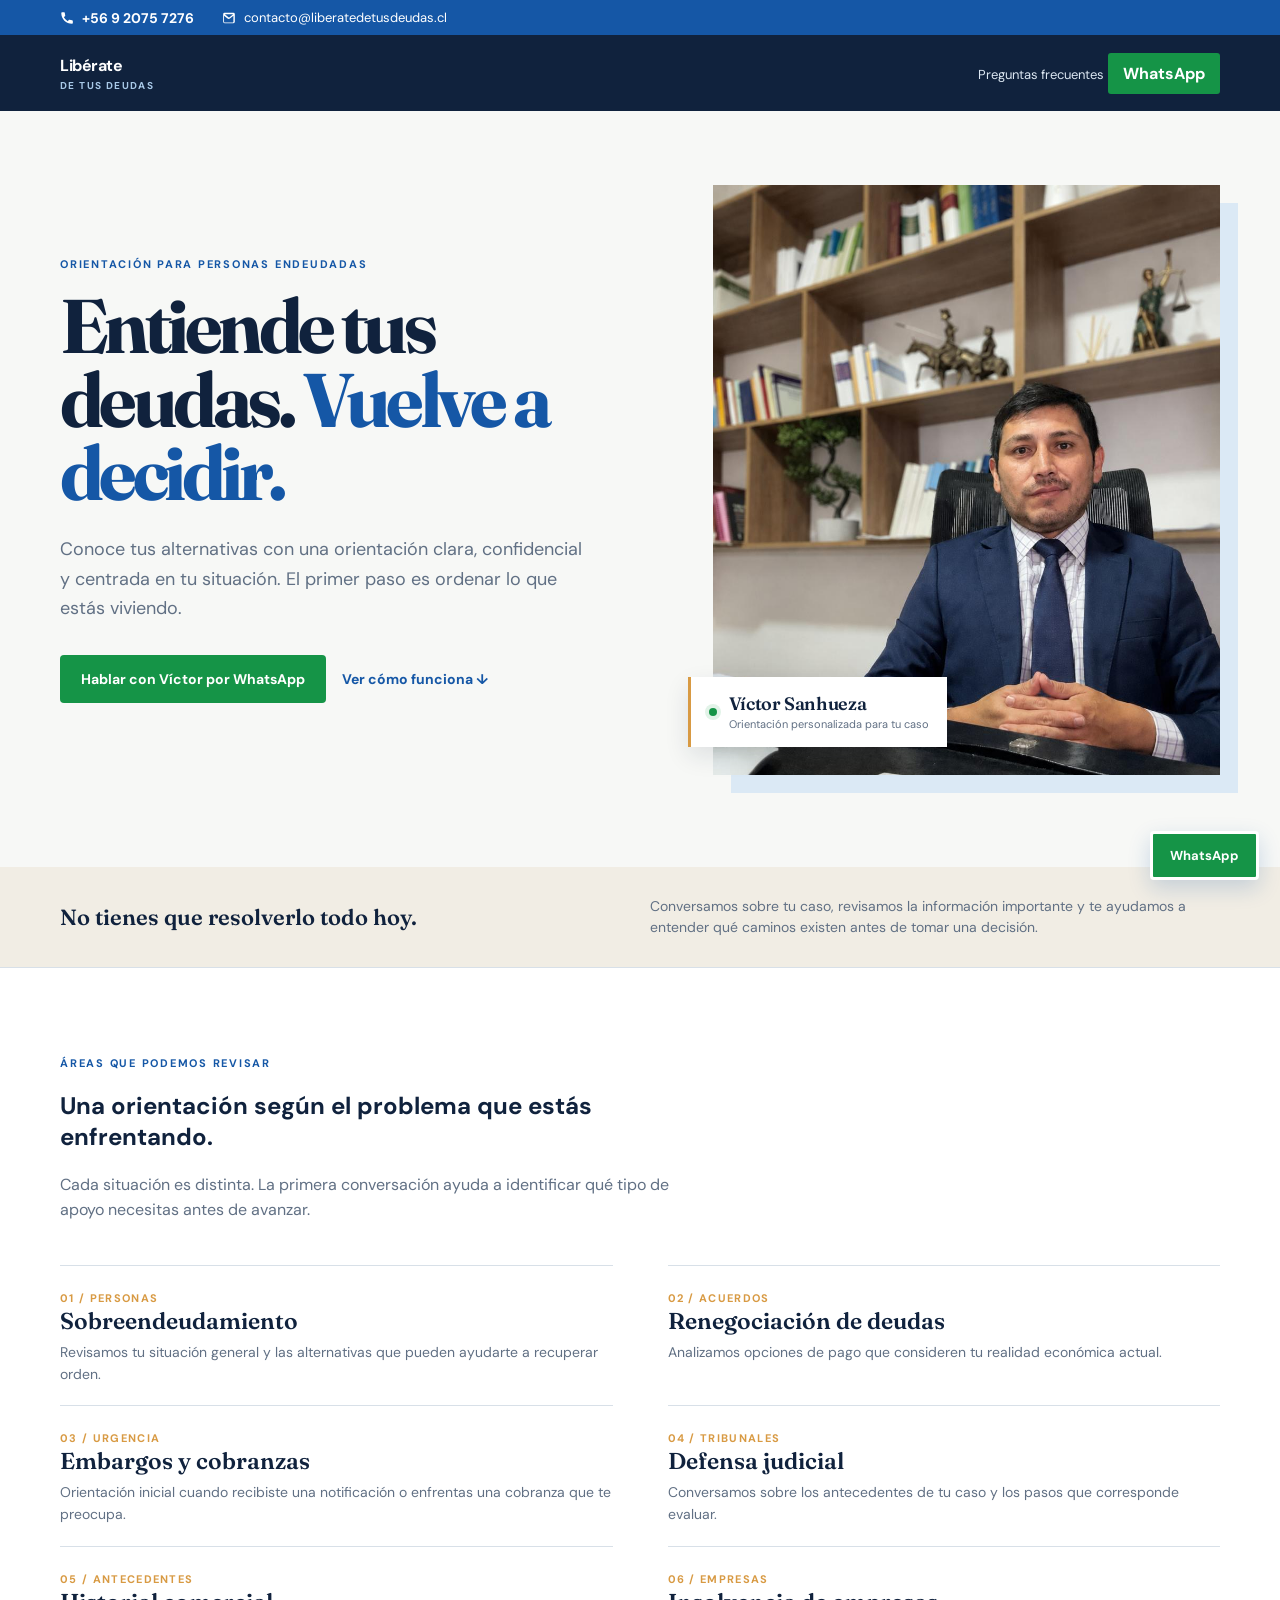
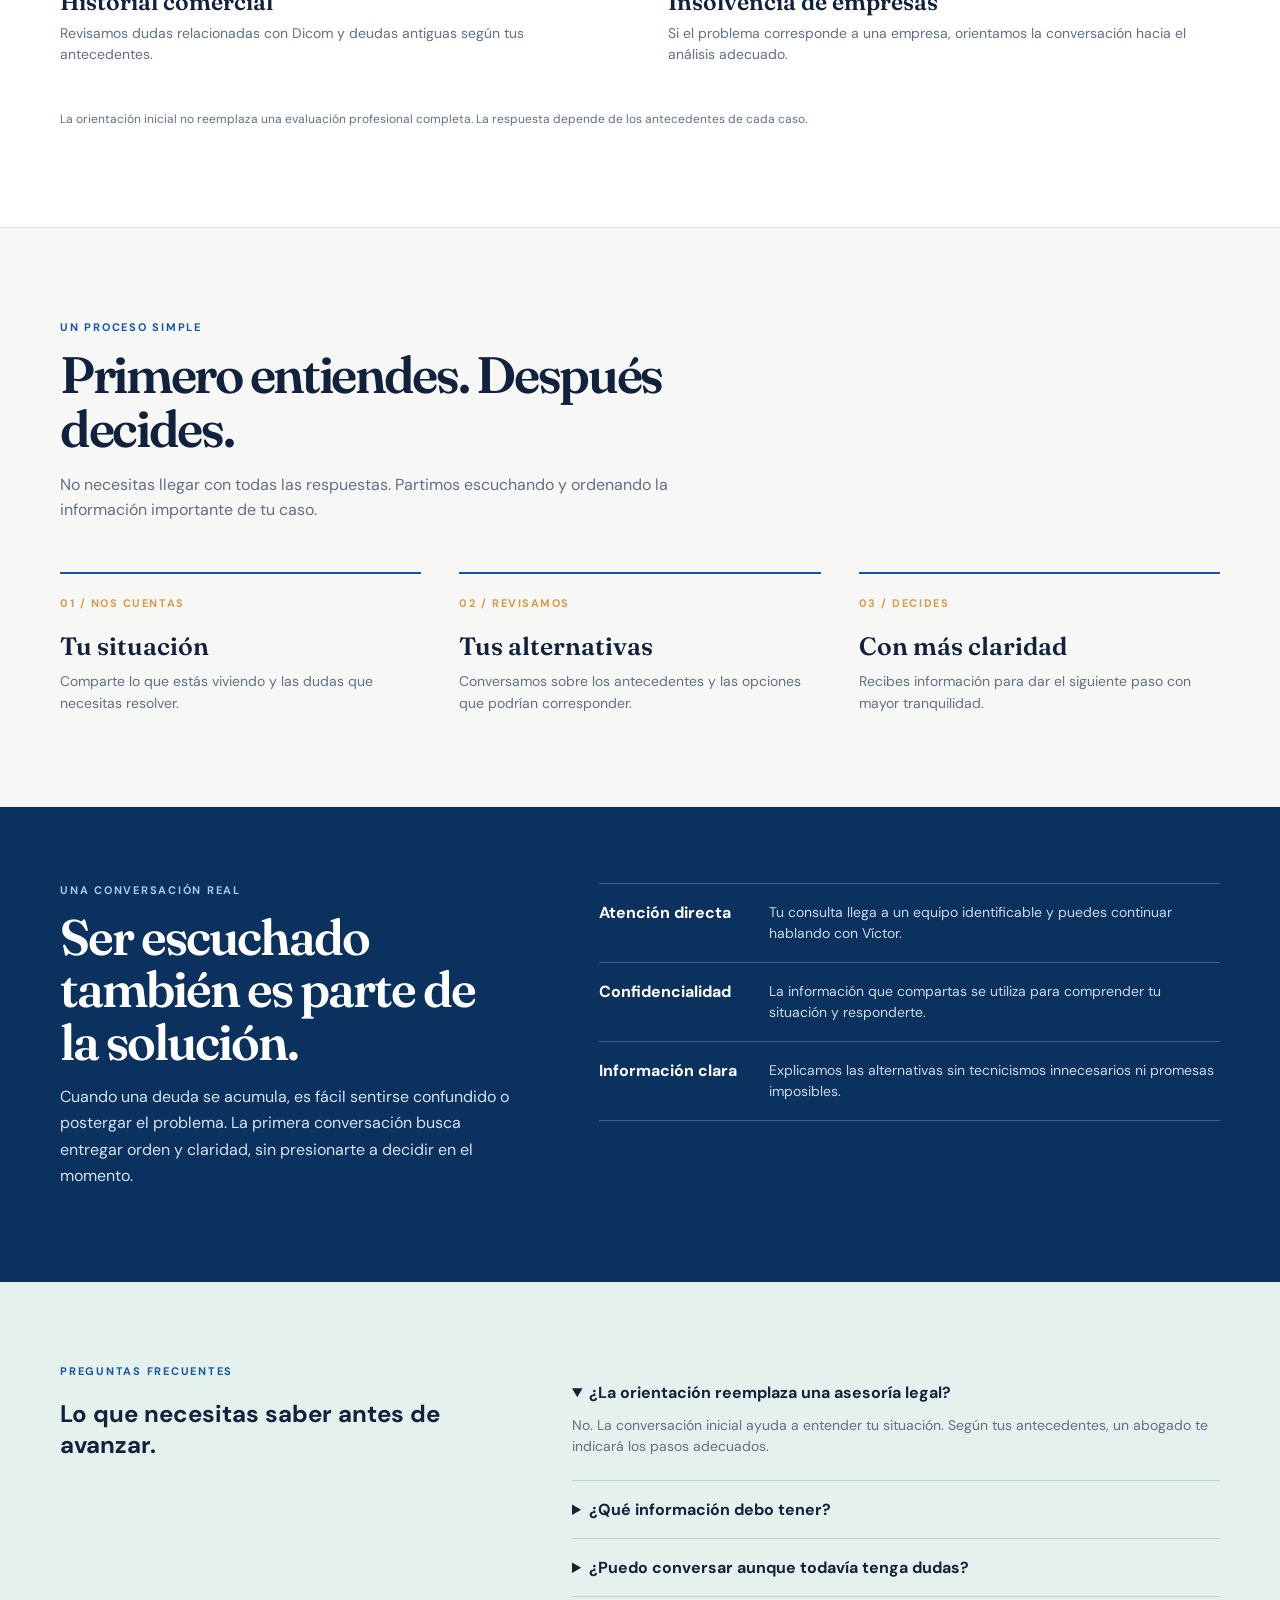
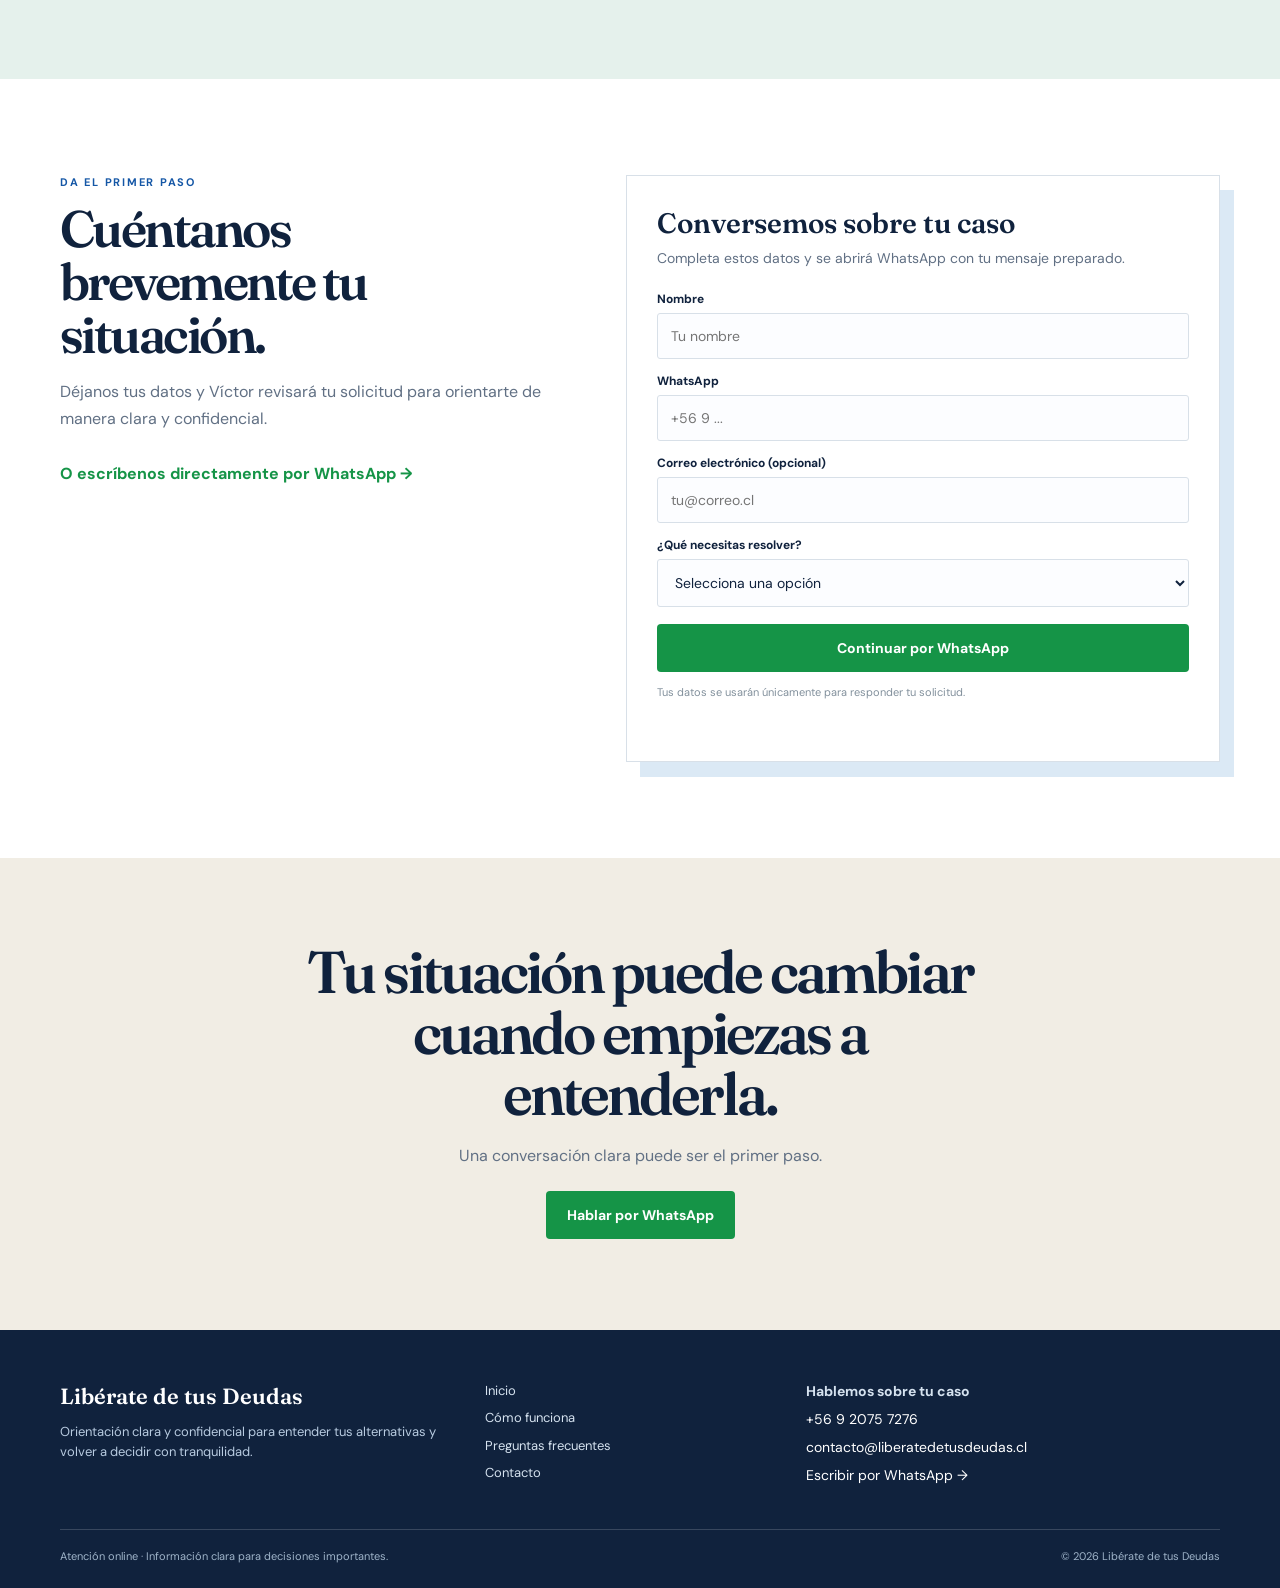
==== index.html @ 3a5325b3 "Mejorar identificacion profesional de Victor" ====
<!doctype html>
<html lang="es">
<head>
  <meta charset="utf-8">
  <meta name="viewport" content="width=device-width, initial-scale=1">
  <title>Libérate de tus Deudas | Orientación clara para volver a empezar</title>
  <meta name="description" content="Orientación clara y confidencial para entender tus alternativas frente a las deudas.">
  <meta name="theme-color" content="#10223d">
  <link rel="preconnect" href="https://fonts.googleapis.com">
  <link rel="preconnect" href="https://fonts.gstatic.com" crossorigin>
  <link rel="preload" as="image" href="victor abogado.jpeg" fetchpriority="high">
  <link href="https://fonts.googleapis.com/css2?family=DM+Sans:wght@400;500;600;700&family=Fraunces:opsz,wght@9..144,600;9..144,700&display=swap" rel="stylesheet">
  <style>
    :root{--ink:#10223d;--blue:#1557a6;--blue-dark:#0b315e;--paper:#f7f8f6;--warm:#f1ede4;--muted:#617084;--line:#d8e0e8;--green:#159447;--orange:#d89a43}
    *{box-sizing:border-box}html{scroll-behavior:smooth}body{margin:0;background:var(--paper);color:var(--ink);font-family:"DM Sans",sans-serif}a{color:inherit;text-decoration:none}.wrap{width:min(1160px,calc(100% - 40px));margin:auto}.eyebrow{color:var(--blue);font-size:11px;font-weight:700;letter-spacing:.16em;text-transform:uppercase}.topbar{background:var(--ink);color:#fff}.nav{height:76px;display:flex;align-items:center;justify-content:space-between}.brand{font-weight:700;letter-spacing:-.03em}.brand span{display:block;color:#a8c9e8;font-size:10px;letter-spacing:.14em;text-transform:uppercase;margin-top:3px}.nav-link{font-size:13px;color:#dce7f2}.hero{display:grid;grid-template-columns:1fr .88fr;gap:76px;align-items:center;padding:74px 0 92px}.hero h1{font:700 clamp(43px,6vw,76px)/.97 Fraunces,serif;letter-spacing:-.06em;margin:18px 0 25px;max-width:680px}.hero h1 em{font-style:normal;color:var(--blue)}.hero-copy>p{max-width:535px;color:var(--muted);font-size:18px;line-height:1.65;margin:0 0 31px}.actions{display:flex;gap:16px;align-items:center}.button{display:inline-block;border:0;background:var(--green);color:#fff;border-radius:4px;padding:15px 21px;font:700 14px "DM Sans";cursor:pointer;transition:transform .2s,background .2s}.button:hover{background:#10763a;transform:translateY(-2px)}.button:focus-visible,.text-link:focus-visible,a:focus-visible{outline:3px solid var(--orange);outline-offset:4px}.text-link{font-size:14px;color:var(--blue);font-weight:700}.portrait{position:relative;margin:0}.portrait img{display:block;width:100%;height:590px;object-fit:cover;object-position:center top;box-shadow:18px 18px 0 #dbe9f5}.portrait figcaption{position:absolute;left:-25px;bottom:28px;background:#fff;padding:13px 16px;border-left:3px solid var(--orange);box-shadow:0 9px 25px #10223d1c;font-size:13px}.intro{background:var(--warm);padding:29px 0}.intro-inner{display:flex;gap:32px;align-items:center;justify-content:space-between}.intro strong{font:600 22px Fraunces,serif}.intro p{margin:0;color:var(--muted);font-size:14px;max-width:570px;line-height:1.5}.section{padding:92px 0}.section-head{max-width:610px}.section h2{font:600 clamp(34px,4vw,52px)/1.05 Fraunces,serif;letter-spacing:-.045em;margin:14px 0 16px}.section-head p{color:var(--muted);line-height:1.6}.steps{display:grid;grid-template-columns:repeat(3,1fr);gap:38px;margin-top:49px}.step{border-top:2px solid var(--blue);padding-top:17px}.step b{font-size:11px;color:var(--orange);letter-spacing:.14em}.step h3{font:600 25px Fraunces,serif;margin:19px 0 9px}.step p{color:var(--muted);font-size:14px;line-height:1.6;margin:0}.trust{background:var(--blue-dark);color:#fff;padding:76px 0}.trust-grid{display:grid;grid-template-columns:.85fr 1.15fr;gap:80px;align-items:start}.trust h2{font:600 clamp(34px,4vw,50px)/1.05 Fraunces,serif;letter-spacing:-.04em;margin:14px 0}.trust .eyebrow{color:#a8c9e8}.trust p{color:#d5e2ef;line-height:1.65}.trust-list{border-top:1px solid #ffffff3b}.trust-item{padding:18px 0;border-bottom:1px solid #ffffff3b;display:grid;grid-template-columns:150px 1fr;gap:20px}.trust-item strong{color:#fff}.trust-item span{color:#c9d9e8;font-size:14px;line-height:1.5}.faq{background:#e5f1ec;padding:82px 0}.faq-grid{display:grid;grid-template-columns:.8fr 1.2fr;gap:80px}.faq details{border-bottom:1px solid #b8d4c8;padding:18px 0}.faq summary{font-weight:700;cursor:pointer}.faq details p{color:var(--muted);line-height:1.55;font-size:14px;margin:12px 0 4px}.contact{background:#fff;padding:96px 0}.contact-grid{display:grid;grid-template-columns:.9fr 1.1fr;gap:80px;align-items:start}.contact-copy h2{font:600 clamp(36px,4vw,55px)/1.03 Fraunces,serif;letter-spacing:-.05em;margin:14px 0 18px}.contact-copy p{color:var(--muted);line-height:1.65}.wa-inline{display:inline-block;margin-top:15px;color:var(--green);font-weight:700}.form-card{border:1px solid var(--line);padding:30px;box-shadow:14px 15px 0 #dbe9f5}.form-card h2{font:600 28px Fraunces,serif;margin:0 0 8px}.form-card>p{color:var(--muted);font-size:14px;line-height:1.5;margin:0 0 22px}.field{margin-bottom:14px}.field label{display:block;font-size:12px;font-weight:700;margin-bottom:6px}.field input,.field select{width:100%;border:1px solid var(--line);border-radius:3px;background:#fcfdff;padding:13px;font:14px "DM Sans";color:var(--ink)}.field input:focus,.field select:focus{outline:2px solid var(--orange);outline-offset:1px}.form-card .button{width:100%;margin-top:3px}.fine{font-size:11px!important;color:#82909c!important;margin:12px 0 0!important}.status{font-size:13px;margin-top:12px;min-height:18px}.status.ok{color:var(--green)}.status.error{color:#a13e2d}.closing{background:var(--warm);padding:83px 0 91px;text-align:center}.closing h2{font:600 clamp(35px,5vw,59px)/1.04 Fraunces,serif;letter-spacing:-.05em;max-width:700px;margin:0 auto 20px}.closing p{color:var(--muted);margin:0 auto 25px}.footer{border-top:1px solid var(--line);padding:24px 0;color:var(--muted);font-size:12px;display:flex;justify-content:space-between}.floating-wa{position:fixed;right:21px;bottom:20px;z-index:20;background:var(--green);color:#fff;border:3px solid #fff;border-radius:4px;padding:13px 17px;font-size:13px;font-weight:700;box-shadow:0 8px 22px #1557a633}
    .services{background:#fff;padding:88px 0;border-top:1px solid var(--line);border-bottom:1px solid var(--line)}.service-list{display:grid;grid-template-columns:1fr 1fr;gap:0 55px;margin-top:42px}.service{padding:20px 0;border-top:1px solid var(--line)}.service strong{display:block;font:600 23px Fraunces,serif;margin-bottom:7px}.service p{margin:0;color:var(--muted);font-size:14px;line-height:1.55}.service b{color:var(--orange);font-size:11px;letter-spacing:.12em}.services-note{color:var(--muted);font-size:12px;margin-top:25px}
    .contact-strip{background:#1557a6;color:#fff;font-size:13px}.contact-strip-inner{min-height:35px;display:flex;align-items:center;gap:28px}.contact-strip a{color:#fff}.contact-item{display:inline-flex;align-items:center;gap:8px}.contact-item b{font-size:14px}.contact-item svg{width:14px;height:14px;fill:currentColor}.nav-cta{background:var(--green);color:#fff!important;padding:10px 15px;border-radius:3px;font-weight:700}.footer{background:var(--ink);color:#d5e2ef;border-top:0;padding:52px max(20px,calc((100% - 1160px)/2)) 25px;display:grid;grid-template-columns:1.1fr .8fr 1.2fr;gap:45px}.footer h3{color:#fff;font:600 22px Fraunces,serif;margin:0 0 12px}.footer p{font-size:13px;line-height:1.6;margin:0;color:#b8cbe0}.footer-links{display:grid;gap:8px;font-size:13px}.footer-links a:hover{color:#fff}.footer-contact{display:grid;gap:10px;font-size:14px}.footer-contact a{color:#fff}.footer-bottom{grid-column:1/-1;border-top:1px solid #ffffff2b;padding-top:19px;font-size:11px;color:#9fb4c9;display:flex;justify-content:space-between}.footer-bottom span:last-child{text-align:right}
    @media(max-width:800px){.contact-strip-inner{min-height:0;padding:9px 0;display:flex;flex-wrap:wrap;gap:4px 16px;font-size:11px}.contact-item b{font-size:12px}.nav{height:68px}.nav-cta{padding:9px 11px;font-size:12px}.wrap{width:min(100% - 30px,560px)}.nav-link{display:none}.hero{display:flex;flex-direction:column;gap:43px;padding:48px 0 68px;align-items:stretch}.hero h1{font-size:52px;margin:16px 0 20px}.hero-copy>p{font-size:16px}.actions{flex-direction:column;align-items:stretch;gap:15px}.actions .button{text-align:center}.portrait img{height:430px;box-shadow:10px 10px 0 #dbe9f5}.portrait figcaption{left:8px;bottom:19px}.intro{padding:25px 0}.intro-inner{display:block}.intro strong{display:block;margin-bottom:7px}.section{padding:70px 0}.steps{grid-template-columns:1fr;gap:29px;margin-top:36px}.services{padding:68px 0}.service-list{grid-template-columns:1fr;gap:0;margin-top:29px}.trust{padding:66px 0}.trust-grid,.faq-grid,.contact-grid{grid-template-columns:1fr;gap:35px}.trust-item{grid-template-columns:125px 1fr;gap:15px}.faq{padding:64px 0}.contact{padding:70px 0}.form-card{padding:23px;box-shadow:8px 9px 0 #dbe9f5}.closing{padding:67px 0 76px}.footer{display:grid;grid-template-columns:1fr;gap:27px;padding:42px 15px 22px}.footer-bottom{display:block;line-height:1.7}.footer-bottom span{display:block}.footer-bottom span:last-child{text-align:left;margin-top:4px}.floating-wa{right:15px;bottom:15px}}
   .portrait figcaption{display:flex;align-items:center;gap:12px;padding:15px 18px}.portrait figcaption:before{content:"";width:8px;height:8px;flex:0 0 8px;border-radius:50%;background:var(--green);box-shadow:0 0 0 4px #e2f3e8}.portrait-id{font-size:12px;line-height:1.25}.portrait-id strong{display:block;font:600 18px Fraunces,serif;letter-spacing:-.02em}.portrait-id span{display:block;color:var(--muted);font-size:11px;margin-top:3px}
   </style>
</head>
<body>
  <div class="contact-strip"><div class="contact-strip-inner wrap"><a class="contact-item" href="tel:+56920757276"><svg viewBox="0 0 24 24" aria-hidden="true"><path d="M6.6 10.8a15.7 15.7 0 0 0 6.6 6.6l2.2-2.2c.3-.3.8-.4 1.2-.2 1.3.4 2.7.7 4.1.7.7 0 1.3.6 1.3 1.3v3.5c0 .7-.6 1.3-1.3 1.3C10.4 21.8 2.2 13.6 2.2 3.3 2.2 2.6 2.8 2 3.5 2H7c.7 0 1.3.6 1.3 1.3 0 1.4.2 2.8.7 4.1.1.4 0 .9-.3 1.2l-2.1 2.2Z"/></svg><b>+56 9 2075 7276</b></a><a class="contact-item" href="mailto:contacto@liberatedetusdeudas.cl"><svg viewBox="0 0 24 24" aria-hidden="true"><path d="M2 5.5A2.5 2.5 0 0 1 4.5 3h15A2.5 2.5 0 0 1 22 5.5v13a2.5 2.5 0 0 1-2.5 2.5h-15A2.5 2.5 0 0 1 2 18.5v-13Zm2.8.1 6.3 5a1.4 1.4 0 0 0 1.8 0l6.3-5H4.8Zm14.7 13.2V8.2l-5.4 4.3a4.1 4.1 0 0 1-5.2 0L3.5 8.2v10.6c0 .5.4.9 1 .9h14c.6 0 1-.4 1-.9Z"/></svg>contacto@liberatedetusdeudas.cl</a></div></div><header class="topbar"><nav class="nav wrap"><a class="brand" href="#inicio">Libérate <span>de tus deudas</span></a><div><a class="nav-link" href="#preguntas">Preguntas frecuentes</a> <a class="nav-cta" href="https://wa.me/56920757276?text=Hola%2C%20necesito%20orientaci%C3%B3n%20sobre%20mis%20deudas" target="_blank" rel="noopener">WhatsApp</a></div></nav></header>
  <main id="inicio">
    <section class="hero wrap"><div class="hero-copy"><div class="eyebrow">Orientación para personas endeudadas</div><h1>Entiende tus deudas. <em>Vuelve a decidir.</em></h1><p>Conoce tus alternativas con una orientación clara, confidencial y centrada en tu situación. El primer paso es ordenar lo que estás viviendo.</p><div class="actions"><a class="button" href="https://wa.me/56920757276?text=Hola%2C%20necesito%20orientaci%C3%B3n%20sobre%20mis%20deudas" target="_blank" rel="noopener">Hablar con Víctor por WhatsApp</a><a class="text-link" href="#como-funciona">Ver cómo funciona ↓</a></div></div><figure class="portrait"><img src="victor abogado.jpeg" alt="Víctor Sanhueza, abogado" width="470" height="590" loading="eager" fetchpriority="high" decoding="async"><figcaption><span class="portrait-id"><strong>Víctor Sanhueza</strong><span>Orientación personalizada para tu caso</span></span></figcaption></figure></section>
    <section class="intro"><div class="intro-inner wrap"><strong>No tienes que resolverlo todo hoy.</strong><p>Conversamos sobre tu caso, revisamos la información importante y te ayudamos a entender qué caminos existen antes de tomar una decisión.</p></div></section>
    <section class="services"><div class="wrap"><div class="section-head"><div class="eyebrow">Áreas que podemos revisar</div><h2>Una orientación según el problema que estás enfrentando.</h2><p>Cada situación es distinta. La primera conversación ayuda a identificar qué tipo de apoyo necesitas antes de avanzar.</p></div><div class="service-list"><article class="service"><b>01 / PERSONAS</b><strong>Sobreendeudamiento</strong><p>Revisamos tu situación general y las alternativas que pueden ayudarte a recuperar orden.</p></article><article class="service"><b>02 / ACUERDOS</b><strong>Renegociación de deudas</strong><p>Analizamos opciones de pago que consideren tu realidad económica actual.</p></article><article class="service"><b>03 / URGENCIA</b><strong>Embargos y cobranzas</strong><p>Orientación inicial cuando recibiste una notificación o enfrentas una cobranza que te preocupa.</p></article><article class="service"><b>04 / TRIBUNALES</b><strong>Defensa judicial</strong><p>Conversamos sobre los antecedentes de tu caso y los pasos que corresponde evaluar.</p></article><article class="service"><b>05 / ANTECEDENTES</b><strong>Historial comercial</strong><p>Revisamos dudas relacionadas con Dicom y deudas antiguas según tus antecedentes.</p></article><article class="service"><b>06 / EMPRESAS</b><strong>Insolvencia de empresas</strong><p>Si el problema corresponde a una empresa, orientamos la conversación hacia el análisis adecuado.</p></article></div><p class="services-note">La orientación inicial no reemplaza una evaluación profesional completa. La respuesta depende de los antecedentes de cada caso.</p></div></section>
    <section class="section wrap" id="como-funciona"><div class="section-head"><div class="eyebrow">Un proceso simple</div><h2>Primero entiendes. Después decides.</h2><p>No necesitas llegar con todas las respuestas. Partimos escuchando y ordenando la información importante de tu caso.</p></div><div class="steps"><article class="step"><b>01 / NOS CUENTAS</b><h3>Tu situación</h3><p>Comparte lo que estás viviendo y las dudas que necesitas resolver.</p></article><article class="step"><b>02 / REVISAMOS</b><h3>Tus alternativas</h3><p>Conversamos sobre los antecedentes y las opciones que podrían corresponder.</p></article><article class="step"><b>03 / DECIDES</b><h3>Con más claridad</h3><p>Recibes información para dar el siguiente paso con mayor tranquilidad.</p></article></div></section>
    <section class="trust"><div class="trust-grid wrap"><div><div class="eyebrow">Una conversación real</div><h2>Ser escuchado también es parte de la solución.</h2><p>Cuando una deuda se acumula, es fácil sentirse confundido o postergar el problema. La primera conversación busca entregar orden y claridad, sin presionarte a decidir en el momento.</p></div><div class="trust-list"><div class="trust-item"><strong>Atención directa</strong><span>Tu consulta llega a un equipo identificable y puedes continuar hablando con Víctor.</span></div><div class="trust-item"><strong>Confidencialidad</strong><span>La información que compartas se utiliza para comprender tu situación y responderte.</span></div><div class="trust-item"><strong>Información clara</strong><span>Explicamos las alternativas sin tecnicismos innecesarios ni promesas imposibles.</span></div></div></div></section>
    <section class="faq" id="preguntas"><div class="faq-grid wrap"><div><div class="eyebrow">Preguntas frecuentes</div><h2>Lo que necesitas saber antes de avanzar.</h2></div><div><details open><summary>¿La orientación reemplaza una asesoría legal?</summary><p>No. La conversación inicial ayuda a entender tu situación. Según tus antecedentes, un abogado te indicará los pasos adecuados.</p></details><details><summary>¿Qué información debo tener?</summary><p>Comienza con lo que recuerdes: tipo de deuda, acreedores, montos aproximados y si has recibido notificaciones.</p></details><details><summary>¿Puedo conversar aunque todavía tenga dudas?</summary><p>Sí. El objetivo es ayudarte a entender tus opciones antes de tomar una decisión.</p></details></div></div></section>
    <section class="contact" id="contacto"><div class="contact-grid wrap"><div class="contact-copy"><div class="eyebrow">Da el primer paso</div><h2>Cuéntanos brevemente tu situación.</h2><p>Déjanos tus datos y Víctor revisará tu solicitud para orientarte de manera clara y confidencial.</p><a class="wa-inline" href="https://wa.me/56920757276?text=Hola%2C%20necesito%20orientaci%C3%B3n%20sobre%20mis%20deudas" target="_blank" rel="noopener">O escríbenos directamente por WhatsApp →</a></div><form class="form-card" id="contacto-form"><h2>Conversemos sobre tu caso</h2><p>Completa estos datos y se abrirá WhatsApp con tu mensaje preparado.</p><div class="field"><label for="name">Nombre</label><input id="name" name="name" required autocomplete="name" placeholder="Tu nombre"></div><div class="field"><label for="phone">WhatsApp</label><input id="phone" name="phone" required autocomplete="tel" placeholder="+56 9 ..."></div><div class="field"><label for="email">Correo electrónico <span>(opcional)</span></label><input id="email" name="email" type="email" autocomplete="email" placeholder="tu@correo.cl"></div><div class="field"><label for="reason">¿Qué necesitas resolver?</label><select id="reason" name="reason" required><option value="">Selecciona una opción</option><option>Quiero conocer mis alternativas</option><option>Tengo dudas sobre mis deudas</option><option>Necesito orientación sobre mi caso</option><option>Quiero hablar con un abogado</option></select></div><button class="button" type="submit">Continuar por WhatsApp</button><p class="fine">Tus datos se usarán únicamente para responder tu solicitud.</p><div class="status" aria-live="polite"></div></form></div></section>
    <section class="closing"><div class="wrap"><h2>Tu situación puede cambiar cuando empiezas a entenderla.</h2><p>Una conversación clara puede ser el primer paso.</p><a class="button" href="https://wa.me/56920757276?text=Hola%2C%20necesito%20orientaci%C3%B3n%20sobre%20mis%20deudas" target="_blank" rel="noopener">Hablar por WhatsApp</a></div></section>
  </main>
  <footer class="footer"><div><h3>Libérate de tus Deudas</h3><p>Orientación clara y confidencial para entender tus alternativas y volver a decidir con tranquilidad.</p></div><nav class="footer-links" aria-label="Enlaces del sitio"><a href="#inicio">Inicio</a><a href="#como-funciona">Cómo funciona</a><a href="#preguntas">Preguntas frecuentes</a><a href="#contacto">Contacto</a></nav><div class="footer-contact"><strong>Hablemos sobre tu caso</strong><a href="tel:+56920757276">+56 9 2075 7276</a><a href="mailto:contacto@liberatedetusdeudas.cl">contacto@liberatedetusdeudas.cl</a><a href="https://wa.me/56920757276?text=Hola%2C%20necesito%20orientaci%C3%B3n%20sobre%20mis%20deudas" target="_blank" rel="noopener">Escribir por WhatsApp →</a></div><div class="footer-bottom"><span>Atención online · Información clara para decisiones importantes.</span><span>© 2026 Libérate de tus Deudas</span></div></footer><a class="floating-wa" href="https://wa.me/56920757276?text=Hola%2C%20necesito%20orientaci%C3%B3n%20sobre%20mis%20deudas" target="_blank" rel="noopener">WhatsApp</a>
  <script>const form=document.querySelector("#contacto-form"),status=document.querySelector(".status");form.addEventListener("submit",event=>{event.preventDefault();const data=Object.fromEntries(new FormData(form)),message=["Hola, necesito orientación sobre mis deudas.","","Nombre: "+data.name,"WhatsApp: "+data.phone,data.email?"Correo: "+data.email:"","Motivo: "+data.reason].filter(Boolean).join("\n");window.open("https://wa.me/56920757276?text="+encodeURIComponent(message),"_blank","noopener");status.textContent="Se abrió WhatsApp con tus datos listos para enviar.";status.className="status ok"});</script>
</body></html>
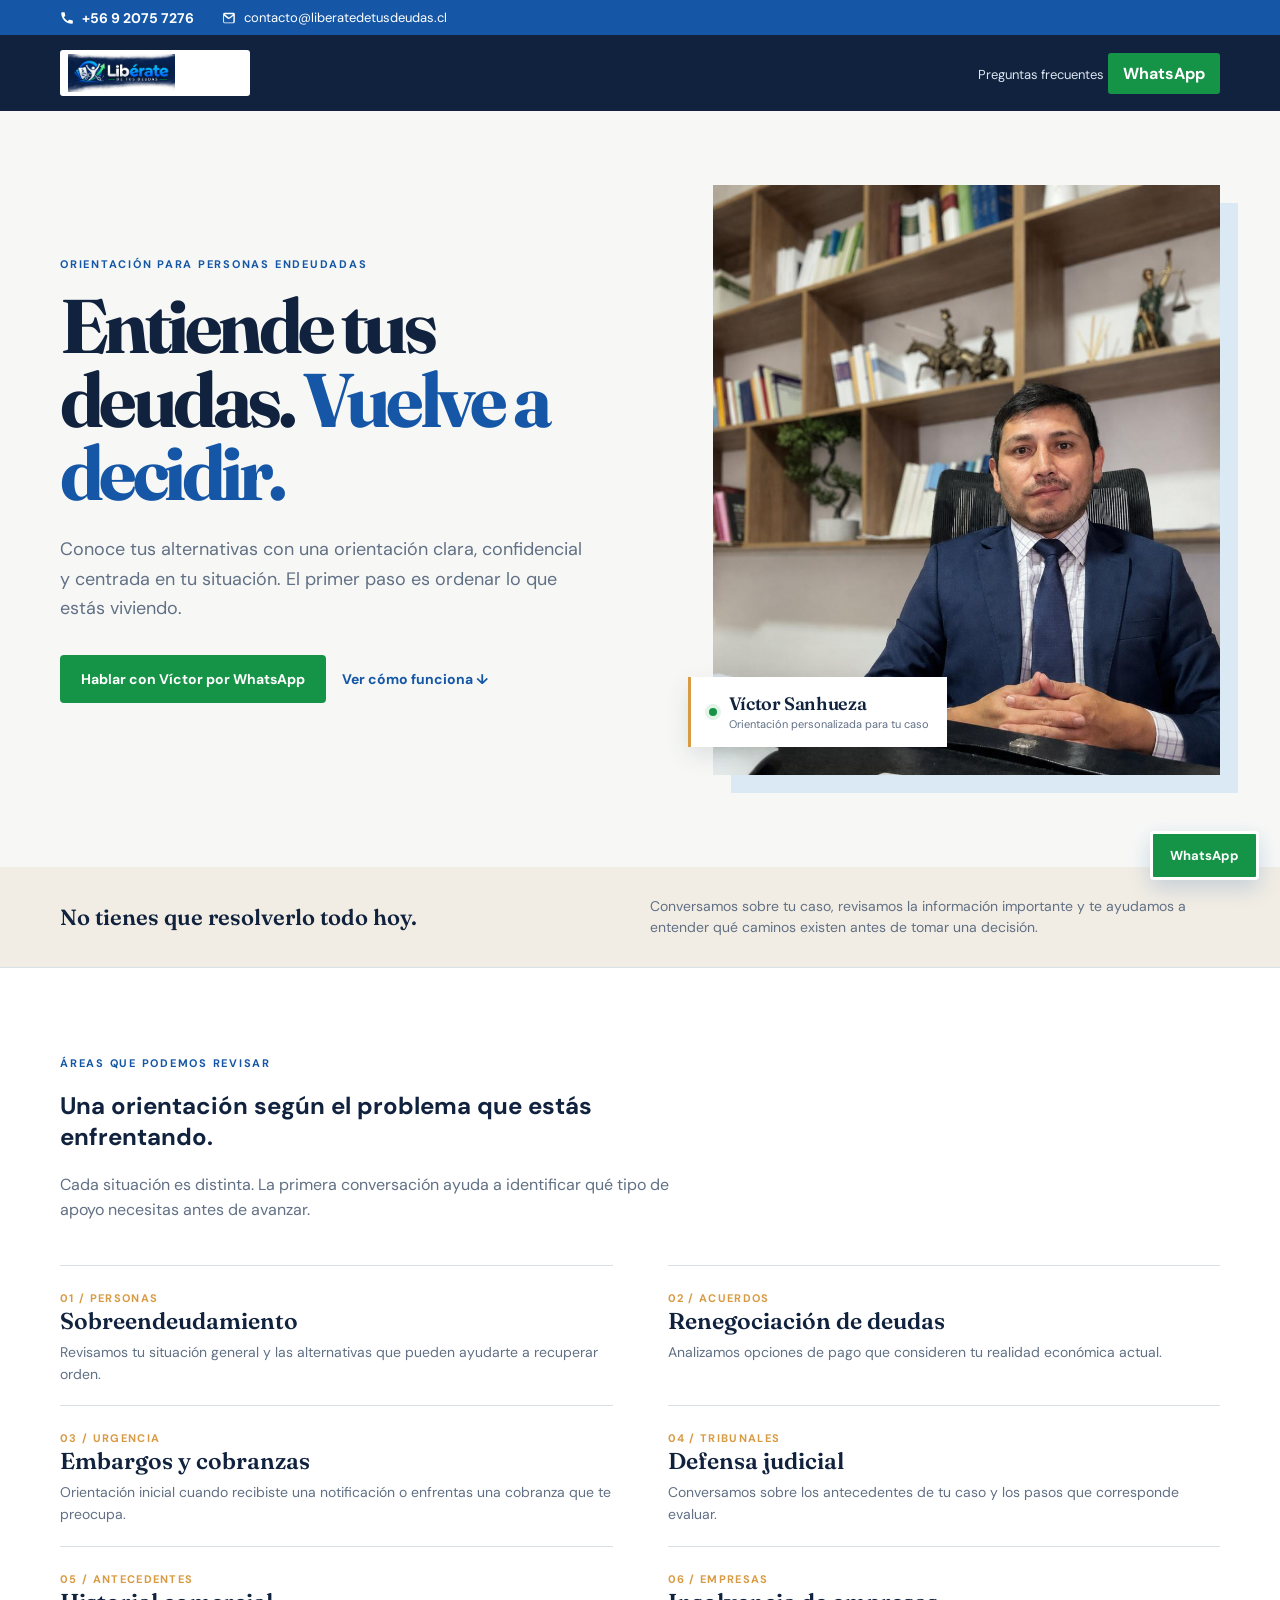
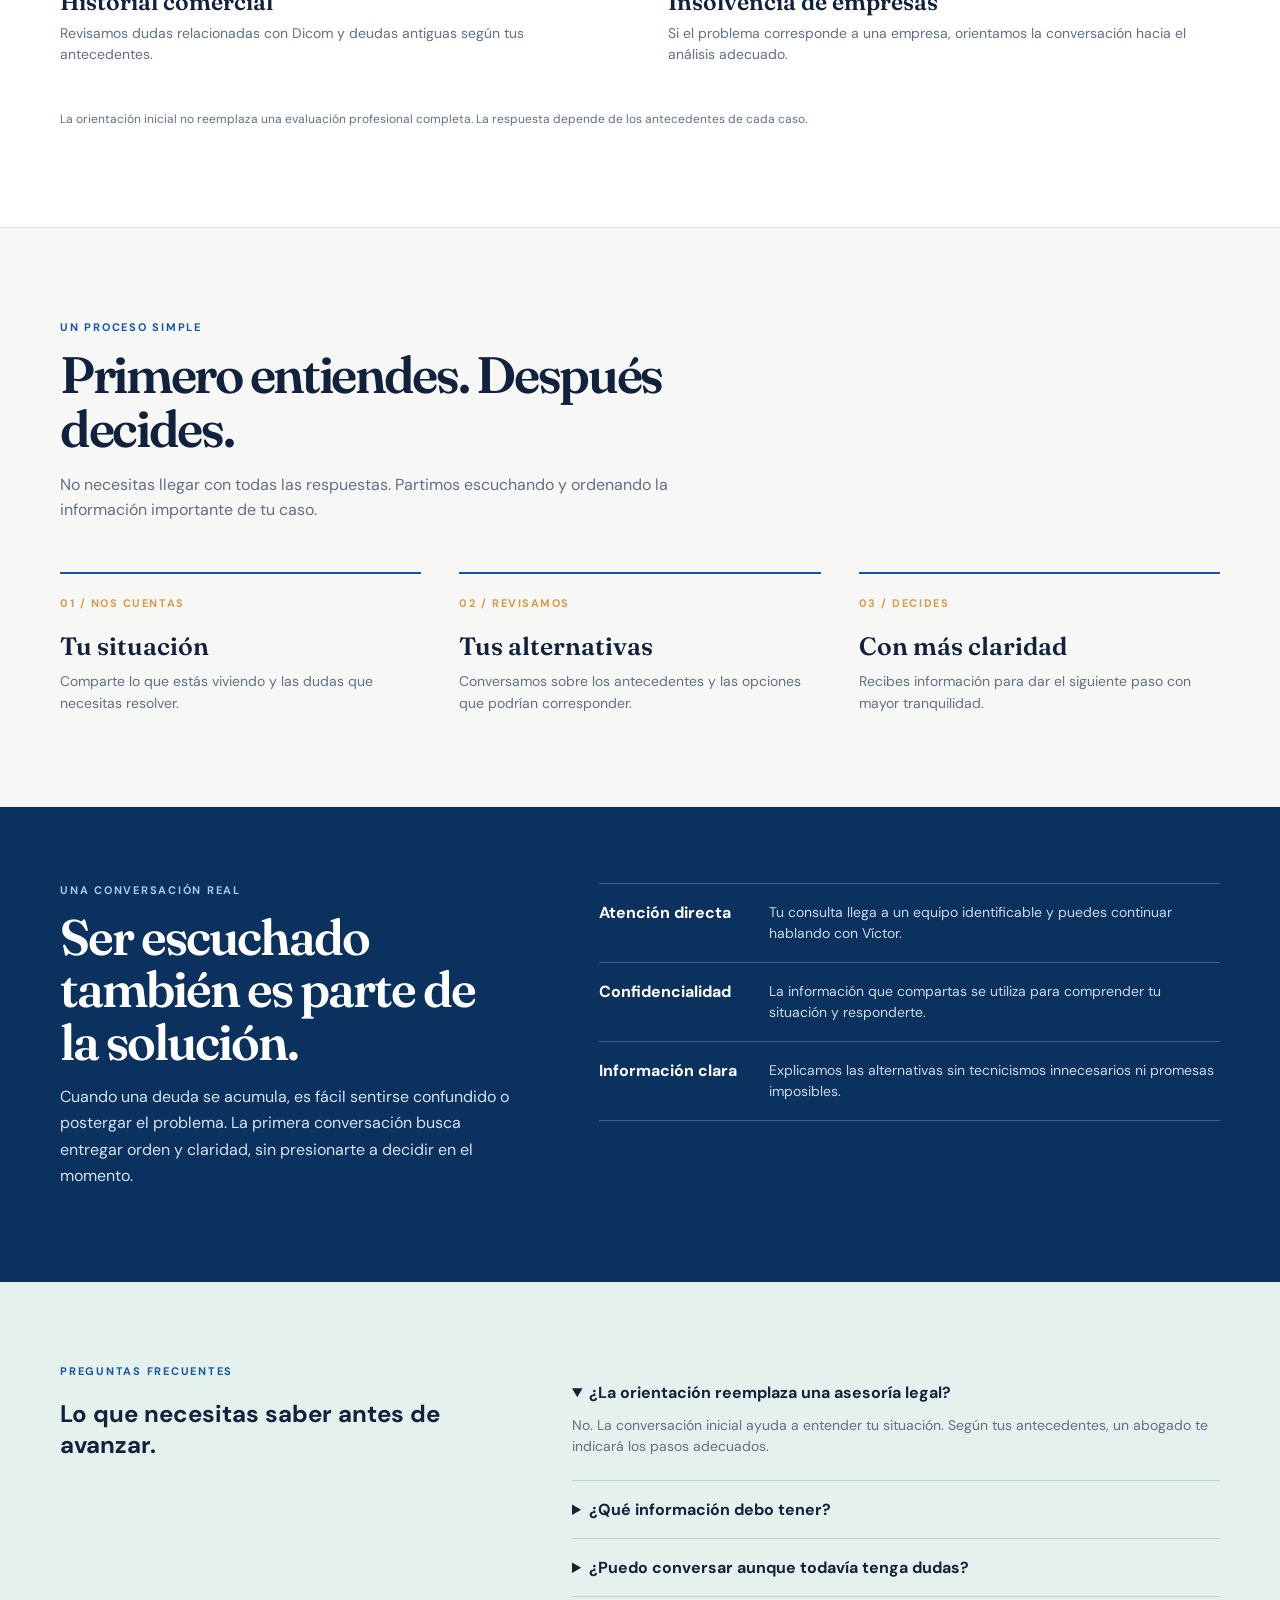
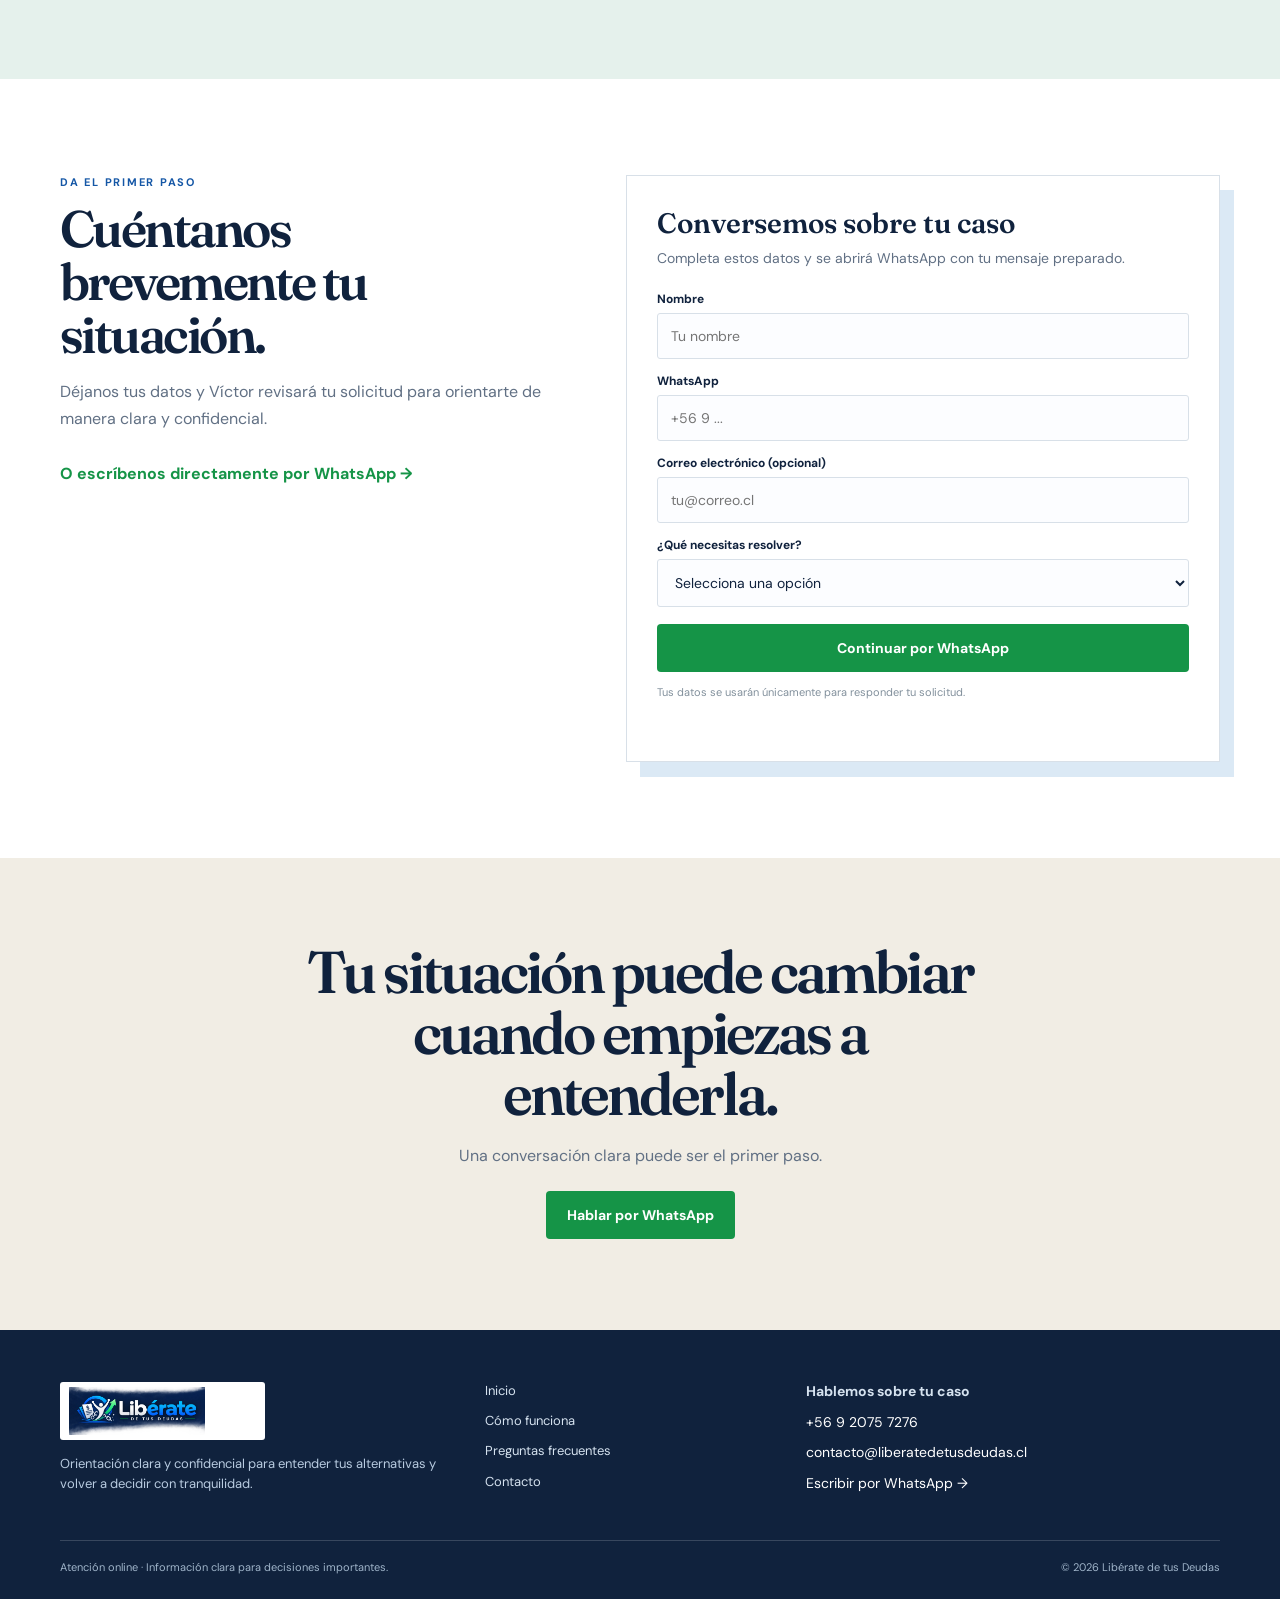
==== commit 70ac9894: "Integrar logo oficial en landing" ====
--- a/index.html
+++ b/index.html
@@ -17,10 +17,12 @@
     .contact-strip{background:#1557a6;color:#fff;font-size:13px}.contact-strip-inner{min-height:35px;display:flex;align-items:center;gap:28px}.contact-strip a{color:#fff}.contact-item{display:inline-flex;align-items:center;gap:8px}.contact-item b{font-size:14px}.contact-item svg{width:14px;height:14px;fill:currentColor}.nav-cta{background:var(--green);color:#fff!important;padding:10px 15px;border-radius:3px;font-weight:700}.footer{background:var(--ink);color:#d5e2ef;border-top:0;padding:52px max(20px,calc((100% - 1160px)/2)) 25px;display:grid;grid-template-columns:1.1fr .8fr 1.2fr;gap:45px}.footer h3{color:#fff;font:600 22px Fraunces,serif;margin:0 0 12px}.footer p{font-size:13px;line-height:1.6;margin:0;color:#b8cbe0}.footer-links{display:grid;gap:8px;font-size:13px}.footer-links a:hover{color:#fff}.footer-contact{display:grid;gap:10px;font-size:14px}.footer-contact a{color:#fff}.footer-bottom{grid-column:1/-1;border-top:1px solid #ffffff2b;padding-top:19px;font-size:11px;color:#9fb4c9;display:flex;justify-content:space-between}.footer-bottom span:last-child{text-align:right}
     @media(max-width:800px){.contact-strip-inner{min-height:0;padding:9px 0;display:flex;flex-wrap:wrap;gap:4px 16px;font-size:11px}.contact-item b{font-size:12px}.nav{height:68px}.nav-cta{padding:9px 11px;font-size:12px}.wrap{width:min(100% - 30px,560px)}.nav-link{display:none}.hero{display:flex;flex-direction:column;gap:43px;padding:48px 0 68px;align-items:stretch}.hero h1{font-size:52px;margin:16px 0 20px}.hero-copy>p{font-size:16px}.actions{flex-direction:column;align-items:stretch;gap:15px}.actions .button{text-align:center}.portrait img{height:430px;box-shadow:10px 10px 0 #dbe9f5}.portrait figcaption{left:8px;bottom:19px}.intro{padding:25px 0}.intro-inner{display:block}.intro strong{display:block;margin-bottom:7px}.section{padding:70px 0}.steps{grid-template-columns:1fr;gap:29px;margin-top:36px}.services{padding:68px 0}.service-list{grid-template-columns:1fr;gap:0;margin-top:29px}.trust{padding:66px 0}.trust-grid,.faq-grid,.contact-grid{grid-template-columns:1fr;gap:35px}.trust-item{grid-template-columns:125px 1fr;gap:15px}.faq{padding:64px 0}.contact{padding:70px 0}.form-card{padding:23px;box-shadow:8px 9px 0 #dbe9f5}.closing{padding:67px 0 76px}.footer{display:grid;grid-template-columns:1fr;gap:27px;padding:42px 15px 22px}.footer-bottom{display:block;line-height:1.7}.footer-bottom span{display:block}.footer-bottom span:last-child{text-align:left;margin-top:4px}.floating-wa{right:15px;bottom:15px}}
    .portrait figcaption{display:flex;align-items:center;gap:12px;padding:15px 18px}.portrait figcaption:before{content:"";width:8px;height:8px;flex:0 0 8px;border-radius:50%;background:var(--green);box-shadow:0 0 0 4px #e2f3e8}.portrait-id{font-size:12px;line-height:1.25}.portrait-id strong{display:block;font:600 18px Fraunces,serif;letter-spacing:-.02em}.portrait-id span{display:block;color:var(--muted);font-size:11px;margin-top:3px}
+   .brand-logo{display:block;width:190px;height:auto;max-height:46px;object-fit:contain;object-position:left center;background:#fff;padding:4px 8px;border-radius:3px}.footer-logo{display:block;width:205px;height:auto;max-height:58px;object-fit:contain;object-position:left center;background:#fff;padding:5px 9px;border-radius:3px;margin-bottom:14px}.footer-brand{min-width:0}
+   @media(max-width:800px){.brand-logo{width:155px;max-height:40px}.footer-logo{width:190px}}
    </style>
 </head>
 <body>
-  <div class="contact-strip"><div class="contact-strip-inner wrap"><a class="contact-item" href="tel:+56920757276"><svg viewBox="0 0 24 24" aria-hidden="true"><path d="M6.6 10.8a15.7 15.7 0 0 0 6.6 6.6l2.2-2.2c.3-.3.8-.4 1.2-.2 1.3.4 2.7.7 4.1.7.7 0 1.3.6 1.3 1.3v3.5c0 .7-.6 1.3-1.3 1.3C10.4 21.8 2.2 13.6 2.2 3.3 2.2 2.6 2.8 2 3.5 2H7c.7 0 1.3.6 1.3 1.3 0 1.4.2 2.8.7 4.1.1.4 0 .9-.3 1.2l-2.1 2.2Z"/></svg><b>+56 9 2075 7276</b></a><a class="contact-item" href="mailto:contacto@liberatedetusdeudas.cl"><svg viewBox="0 0 24 24" aria-hidden="true"><path d="M2 5.5A2.5 2.5 0 0 1 4.5 3h15A2.5 2.5 0 0 1 22 5.5v13a2.5 2.5 0 0 1-2.5 2.5h-15A2.5 2.5 0 0 1 2 18.5v-13Zm2.8.1 6.3 5a1.4 1.4 0 0 0 1.8 0l6.3-5H4.8Zm14.7 13.2V8.2l-5.4 4.3a4.1 4.1 0 0 1-5.2 0L3.5 8.2v10.6c0 .5.4.9 1 .9h14c.6 0 1-.4 1-.9Z"/></svg>contacto@liberatedetusdeudas.cl</a></div></div><header class="topbar"><nav class="nav wrap"><a class="brand" href="#inicio">Libérate <span>de tus deudas</span></a><div><a class="nav-link" href="#preguntas">Preguntas frecuentes</a> <a class="nav-cta" href="https://wa.me/56920757276?text=Hola%2C%20necesito%20orientaci%C3%B3n%20sobre%20mis%20deudas" target="_blank" rel="noopener">WhatsApp</a></div></nav></header>
+  <div class="contact-strip"><div class="contact-strip-inner wrap"><a class="contact-item" href="tel:+56920757276"><svg viewBox="0 0 24 24" aria-hidden="true"><path d="M6.6 10.8a15.7 15.7 0 0 0 6.6 6.6l2.2-2.2c.3-.3.8-.4 1.2-.2 1.3.4 2.7.7 4.1.7.7 0 1.3.6 1.3 1.3v3.5c0 .7-.6 1.3-1.3 1.3C10.4 21.8 2.2 13.6 2.2 3.3 2.2 2.6 2.8 2 3.5 2H7c.7 0 1.3.6 1.3 1.3 0 1.4.2 2.8.7 4.1.1.4 0 .9-.3 1.2l-2.1 2.2Z"/></svg><b>+56 9 2075 7276</b></a><a class="contact-item" href="mailto:contacto@liberatedetusdeudas.cl"><svg viewBox="0 0 24 24" aria-hidden="true"><path d="M2 5.5A2.5 2.5 0 0 1 4.5 3h15A2.5 2.5 0 0 1 22 5.5v13a2.5 2.5 0 0 1-2.5 2.5h-15A2.5 2.5 0 0 1 2 18.5v-13Zm2.8.1 6.3 5a1.4 1.4 0 0 0 1.8 0l6.3-5H4.8Zm14.7 13.2V8.2l-5.4 4.3a4.1 4.1 0 0 1-5.2 0L3.5 8.2v10.6c0 .5.4.9 1 .9h14c.6 0 1-.4 1-.9Z"/></svg>contacto@liberatedetusdeudas.cl</a></div></div><header class="topbar"><nav class="nav wrap"><a class="brand" href="#inicio"><img class="brand-logo" src="logoliberate.png" alt="Libérate de tus Deudas"></a><div><a class="nav-link" href="#preguntas">Preguntas frecuentes</a> <a class="nav-cta" href="https://wa.me/56920757276?text=Hola%2C%20necesito%20orientaci%C3%B3n%20sobre%20mis%20deudas" target="_blank" rel="noopener">WhatsApp</a></div></nav></header>
   <main id="inicio">
     <section class="hero wrap"><div class="hero-copy"><div class="eyebrow">Orientación para personas endeudadas</div><h1>Entiende tus deudas. <em>Vuelve a decidir.</em></h1><p>Conoce tus alternativas con una orientación clara, confidencial y centrada en tu situación. El primer paso es ordenar lo que estás viviendo.</p><div class="actions"><a class="button" href="https://wa.me/56920757276?text=Hola%2C%20necesito%20orientaci%C3%B3n%20sobre%20mis%20deudas" target="_blank" rel="noopener">Hablar con Víctor por WhatsApp</a><a class="text-link" href="#como-funciona">Ver cómo funciona ↓</a></div></div><figure class="portrait"><img src="victor abogado.jpeg" alt="Víctor Sanhueza, abogado" width="470" height="590" loading="eager" fetchpriority="high" decoding="async"><figcaption><span class="portrait-id"><strong>Víctor Sanhueza</strong><span>Orientación personalizada para tu caso</span></span></figcaption></figure></section>
     <section class="intro"><div class="intro-inner wrap"><strong>No tienes que resolverlo todo hoy.</strong><p>Conversamos sobre tu caso, revisamos la información importante y te ayudamos a entender qué caminos existen antes de tomar una decisión.</p></div></section>
@@ -31,6 +33,6 @@
     <section class="contact" id="contacto"><div class="contact-grid wrap"><div class="contact-copy"><div class="eyebrow">Da el primer paso</div><h2>Cuéntanos brevemente tu situación.</h2><p>Déjanos tus datos y Víctor revisará tu solicitud para orientarte de manera clara y confidencial.</p><a class="wa-inline" href="https://wa.me/56920757276?text=Hola%2C%20necesito%20orientaci%C3%B3n%20sobre%20mis%20deudas" target="_blank" rel="noopener">O escríbenos directamente por WhatsApp →</a></div><form class="form-card" id="contacto-form"><h2>Conversemos sobre tu caso</h2><p>Completa estos datos y se abrirá WhatsApp con tu mensaje preparado.</p><div class="field"><label for="name">Nombre</label><input id="name" name="name" required autocomplete="name" placeholder="Tu nombre"></div><div class="field"><label for="phone">WhatsApp</label><input id="phone" name="phone" required autocomplete="tel" placeholder="+56 9 ..."></div><div class="field"><label for="email">Correo electrónico <span>(opcional)</span></label><input id="email" name="email" type="email" autocomplete="email" placeholder="tu@correo.cl"></div><div class="field"><label for="reason">¿Qué necesitas resolver?</label><select id="reason" name="reason" required><option value="">Selecciona una opción</option><option>Quiero conocer mis alternativas</option><option>Tengo dudas sobre mis deudas</option><option>Necesito orientación sobre mi caso</option><option>Quiero hablar con un abogado</option></select></div><button class="button" type="submit">Continuar por WhatsApp</button><p class="fine">Tus datos se usarán únicamente para responder tu solicitud.</p><div class="status" aria-live="polite"></div></form></div></section>
     <section class="closing"><div class="wrap"><h2>Tu situación puede cambiar cuando empiezas a entenderla.</h2><p>Una conversación clara puede ser el primer paso.</p><a class="button" href="https://wa.me/56920757276?text=Hola%2C%20necesito%20orientaci%C3%B3n%20sobre%20mis%20deudas" target="_blank" rel="noopener">Hablar por WhatsApp</a></div></section>
   </main>
-  <footer class="footer"><div><h3>Libérate de tus Deudas</h3><p>Orientación clara y confidencial para entender tus alternativas y volver a decidir con tranquilidad.</p></div><nav class="footer-links" aria-label="Enlaces del sitio"><a href="#inicio">Inicio</a><a href="#como-funciona">Cómo funciona</a><a href="#preguntas">Preguntas frecuentes</a><a href="#contacto">Contacto</a></nav><div class="footer-contact"><strong>Hablemos sobre tu caso</strong><a href="tel:+56920757276">+56 9 2075 7276</a><a href="mailto:contacto@liberatedetusdeudas.cl">contacto@liberatedetusdeudas.cl</a><a href="https://wa.me/56920757276?text=Hola%2C%20necesito%20orientaci%C3%B3n%20sobre%20mis%20deudas" target="_blank" rel="noopener">Escribir por WhatsApp →</a></div><div class="footer-bottom"><span>Atención online · Información clara para decisiones importantes.</span><span>© 2026 Libérate de tus Deudas</span></div></footer><a class="floating-wa" href="https://wa.me/56920757276?text=Hola%2C%20necesito%20orientaci%C3%B3n%20sobre%20mis%20deudas" target="_blank" rel="noopener">WhatsApp</a>
+  <footer class="footer"><div class="footer-brand"><img class="footer-logo" src="logoliberate.png" alt="Libérate de tus Deudas"><p>Orientación clara y confidencial para entender tus alternativas y volver a decidir con tranquilidad.</p></div><nav class="footer-links" aria-label="Enlaces del sitio"><a href="#inicio">Inicio</a><a href="#como-funciona">Cómo funciona</a><a href="#preguntas">Preguntas frecuentes</a><a href="#contacto">Contacto</a></nav><div class="footer-contact"><strong>Hablemos sobre tu caso</strong><a href="tel:+56920757276">+56 9 2075 7276</a><a href="mailto:contacto@liberatedetusdeudas.cl">contacto@liberatedetusdeudas.cl</a><a href="https://wa.me/56920757276?text=Hola%2C%20necesito%20orientaci%C3%B3n%20sobre%20mis%20deudas" target="_blank" rel="noopener">Escribir por WhatsApp →</a></div><div class="footer-bottom"><span>Atención online · Información clara para decisiones importantes.</span><span>© 2026 Libérate de tus Deudas</span></div></footer><a class="floating-wa" href="https://wa.me/56920757276?text=Hola%2C%20necesito%20orientaci%C3%B3n%20sobre%20mis%20deudas" target="_blank" rel="noopener">WhatsApp</a>
   <script>const form=document.querySelector("#contacto-form"),status=document.querySelector(".status");form.addEventListener("submit",event=>{event.preventDefault();const data=Object.fromEntries(new FormData(form)),message=["Hola, necesito orientación sobre mis deudas.","","Nombre: "+data.name,"WhatsApp: "+data.phone,data.email?"Correo: "+data.email:"","Motivo: "+data.reason].filter(Boolean).join("\n");window.open("https://wa.me/56920757276?text="+encodeURIComponent(message),"_blank","noopener");status.textContent="Se abrió WhatsApp con tus datos listos para enviar.";status.className="status ok"});</script>
 </body></html>
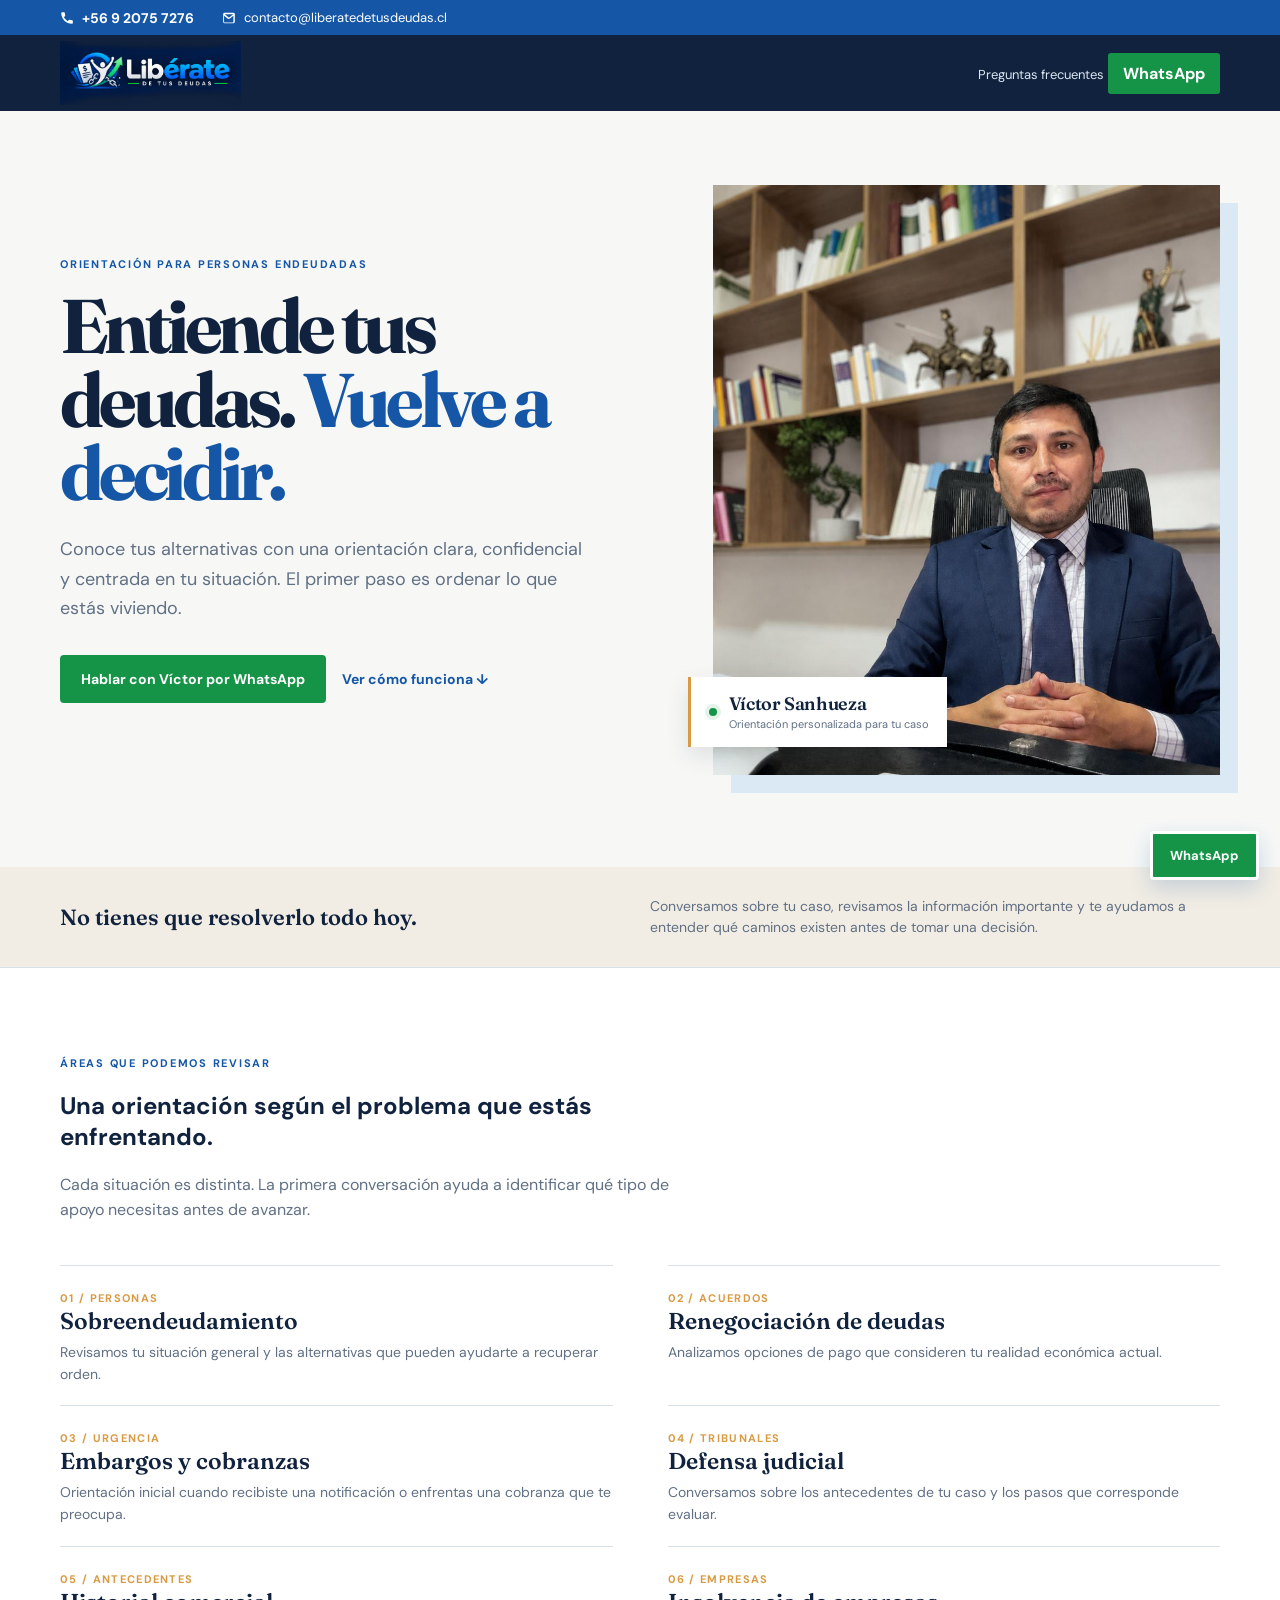
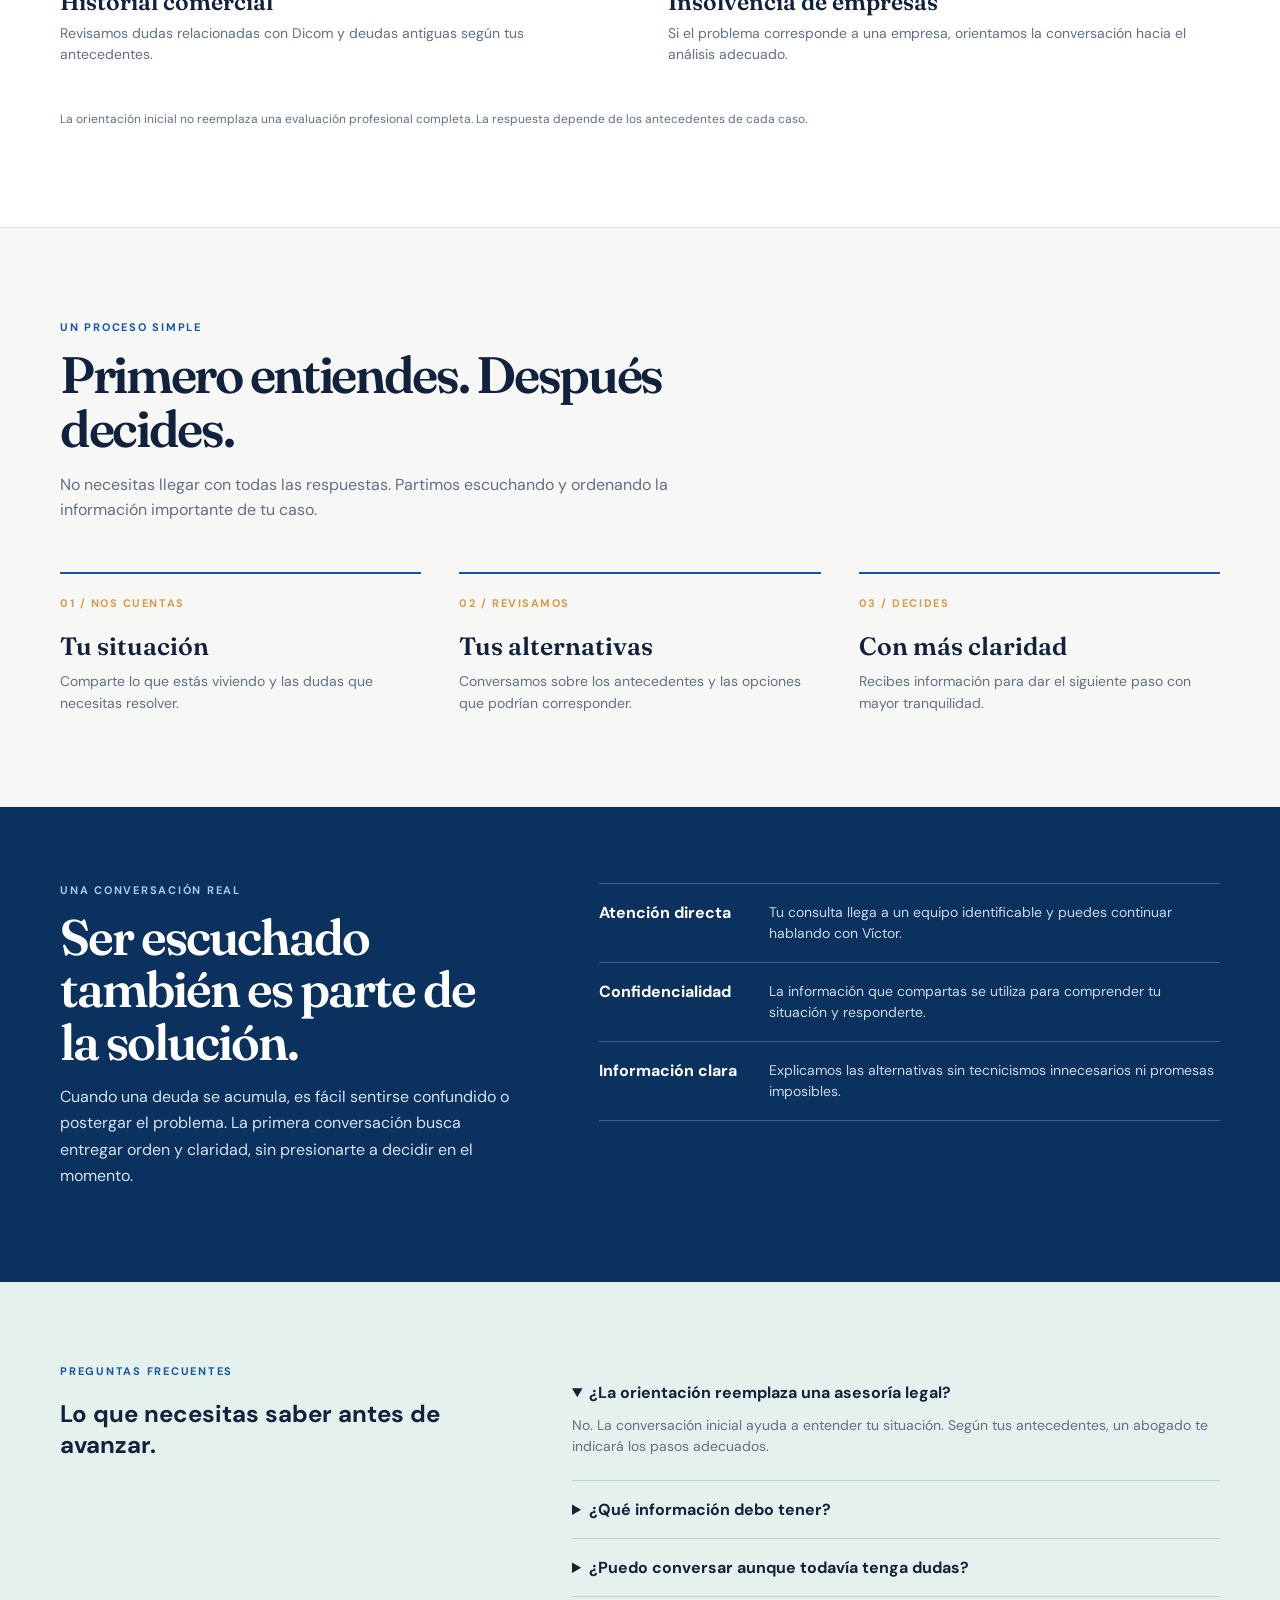
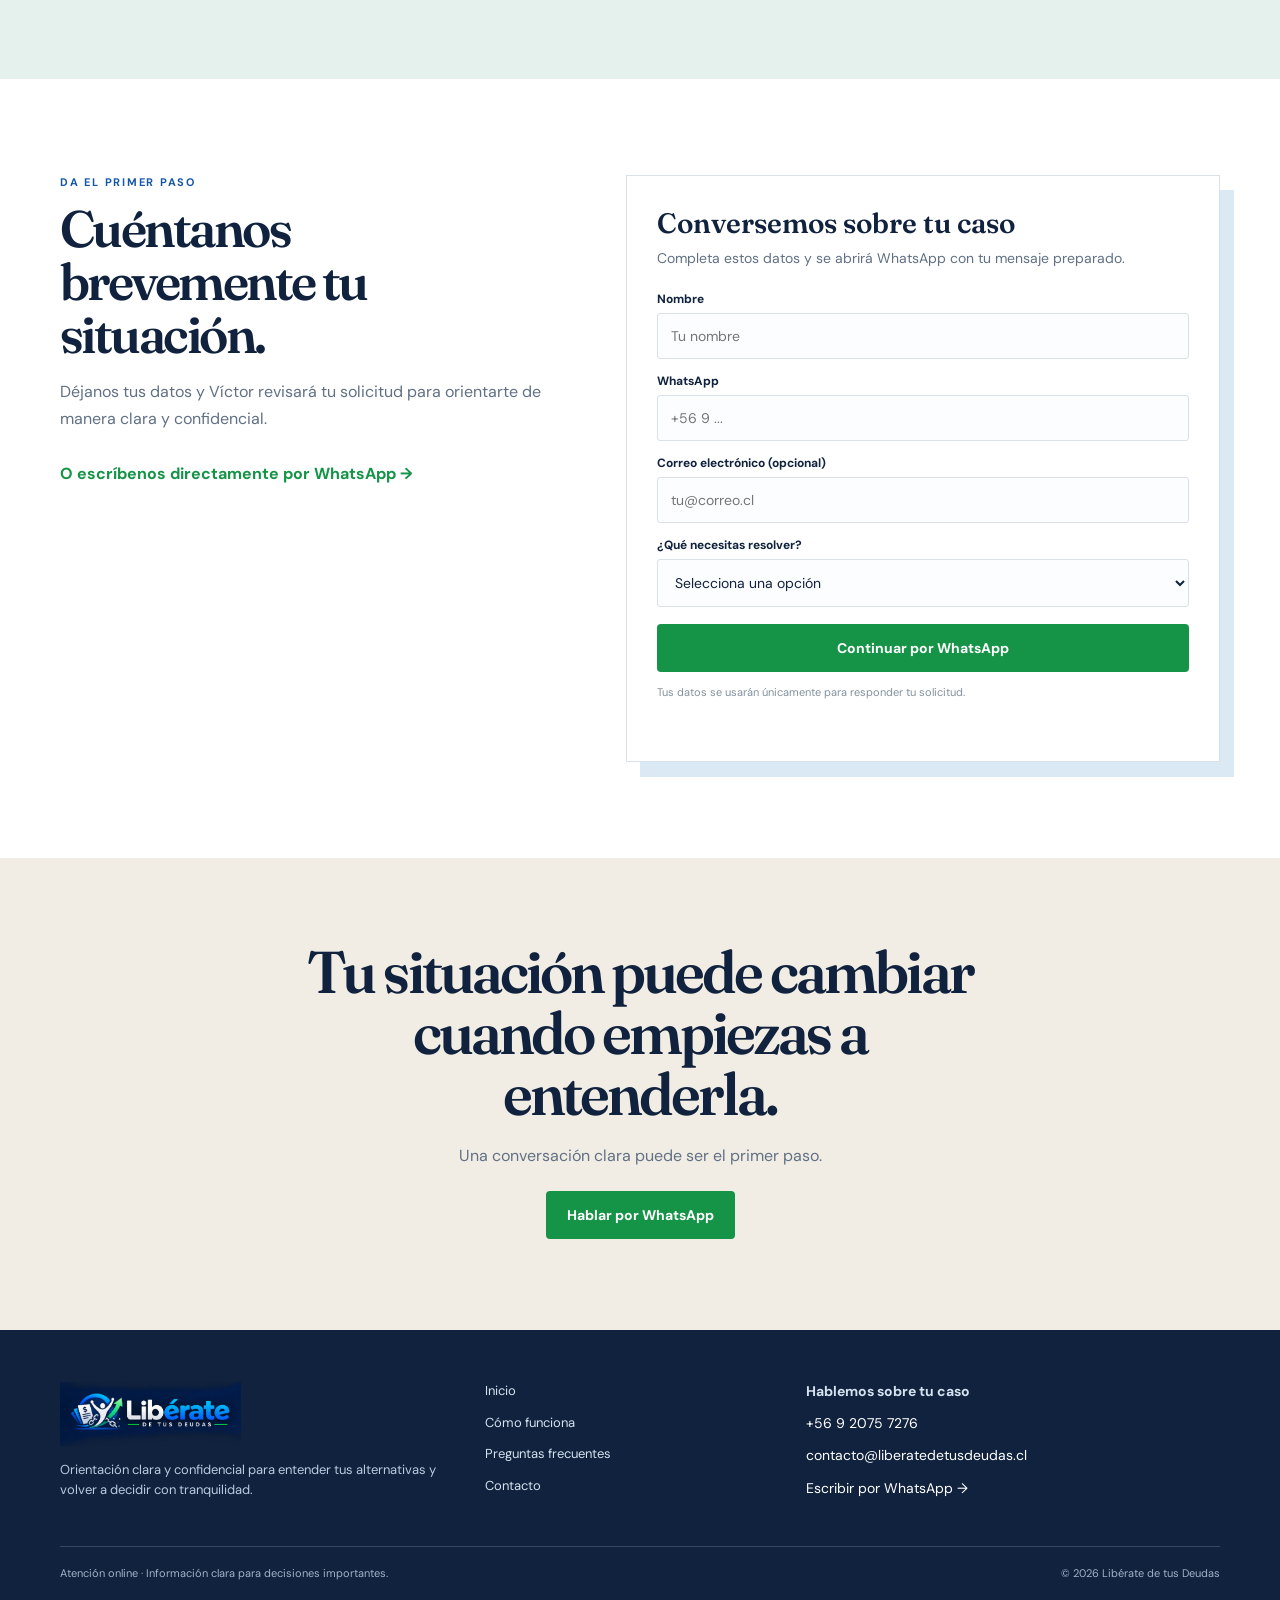
==== commit 23ec867d: "Ajustar tamano y fondo del logo" ====
--- a/index.html
+++ b/index.html
@@ -17,8 +17,8 @@
     .contact-strip{background:#1557a6;color:#fff;font-size:13px}.contact-strip-inner{min-height:35px;display:flex;align-items:center;gap:28px}.contact-strip a{color:#fff}.contact-item{display:inline-flex;align-items:center;gap:8px}.contact-item b{font-size:14px}.contact-item svg{width:14px;height:14px;fill:currentColor}.nav-cta{background:var(--green);color:#fff!important;padding:10px 15px;border-radius:3px;font-weight:700}.footer{background:var(--ink);color:#d5e2ef;border-top:0;padding:52px max(20px,calc((100% - 1160px)/2)) 25px;display:grid;grid-template-columns:1.1fr .8fr 1.2fr;gap:45px}.footer h3{color:#fff;font:600 22px Fraunces,serif;margin:0 0 12px}.footer p{font-size:13px;line-height:1.6;margin:0;color:#b8cbe0}.footer-links{display:grid;gap:8px;font-size:13px}.footer-links a:hover{color:#fff}.footer-contact{display:grid;gap:10px;font-size:14px}.footer-contact a{color:#fff}.footer-bottom{grid-column:1/-1;border-top:1px solid #ffffff2b;padding-top:19px;font-size:11px;color:#9fb4c9;display:flex;justify-content:space-between}.footer-bottom span:last-child{text-align:right}
     @media(max-width:800px){.contact-strip-inner{min-height:0;padding:9px 0;display:flex;flex-wrap:wrap;gap:4px 16px;font-size:11px}.contact-item b{font-size:12px}.nav{height:68px}.nav-cta{padding:9px 11px;font-size:12px}.wrap{width:min(100% - 30px,560px)}.nav-link{display:none}.hero{display:flex;flex-direction:column;gap:43px;padding:48px 0 68px;align-items:stretch}.hero h1{font-size:52px;margin:16px 0 20px}.hero-copy>p{font-size:16px}.actions{flex-direction:column;align-items:stretch;gap:15px}.actions .button{text-align:center}.portrait img{height:430px;box-shadow:10px 10px 0 #dbe9f5}.portrait figcaption{left:8px;bottom:19px}.intro{padding:25px 0}.intro-inner{display:block}.intro strong{display:block;margin-bottom:7px}.section{padding:70px 0}.steps{grid-template-columns:1fr;gap:29px;margin-top:36px}.services{padding:68px 0}.service-list{grid-template-columns:1fr;gap:0;margin-top:29px}.trust{padding:66px 0}.trust-grid,.faq-grid,.contact-grid{grid-template-columns:1fr;gap:35px}.trust-item{grid-template-columns:125px 1fr;gap:15px}.faq{padding:64px 0}.contact{padding:70px 0}.form-card{padding:23px;box-shadow:8px 9px 0 #dbe9f5}.closing{padding:67px 0 76px}.footer{display:grid;grid-template-columns:1fr;gap:27px;padding:42px 15px 22px}.footer-bottom{display:block;line-height:1.7}.footer-bottom span{display:block}.footer-bottom span:last-child{text-align:left;margin-top:4px}.floating-wa{right:15px;bottom:15px}}
    .portrait figcaption{display:flex;align-items:center;gap:12px;padding:15px 18px}.portrait figcaption:before{content:"";width:8px;height:8px;flex:0 0 8px;border-radius:50%;background:var(--green);box-shadow:0 0 0 4px #e2f3e8}.portrait-id{font-size:12px;line-height:1.25}.portrait-id strong{display:block;font:600 18px Fraunces,serif;letter-spacing:-.02em}.portrait-id span{display:block;color:var(--muted);font-size:11px;margin-top:3px}
-   .brand-logo{display:block;width:190px;height:auto;max-height:46px;object-fit:contain;object-position:left center;background:#fff;padding:4px 8px;border-radius:3px}.footer-logo{display:block;width:205px;height:auto;max-height:58px;object-fit:contain;object-position:left center;background:#fff;padding:5px 9px;border-radius:3px;margin-bottom:14px}.footer-brand{min-width:0}
-   @media(max-width:800px){.brand-logo{width:155px;max-height:40px}.footer-logo{width:190px}}
+   .brand-logo{display:block;width:250px;height:64px;object-fit:contain;object-position:left center;background:transparent;padding:0;border-radius:0}.footer-logo{display:block;width:235px;height:64px;object-fit:contain;object-position:left center;background:transparent;padding:0;border-radius:0;margin-bottom:14px}.footer-brand{min-width:0}
+   @media(max-width:800px){.brand-logo{width:210px;height:54px}.footer-logo{width:210px;height:54px}}
    </style>
 </head>
 <body>
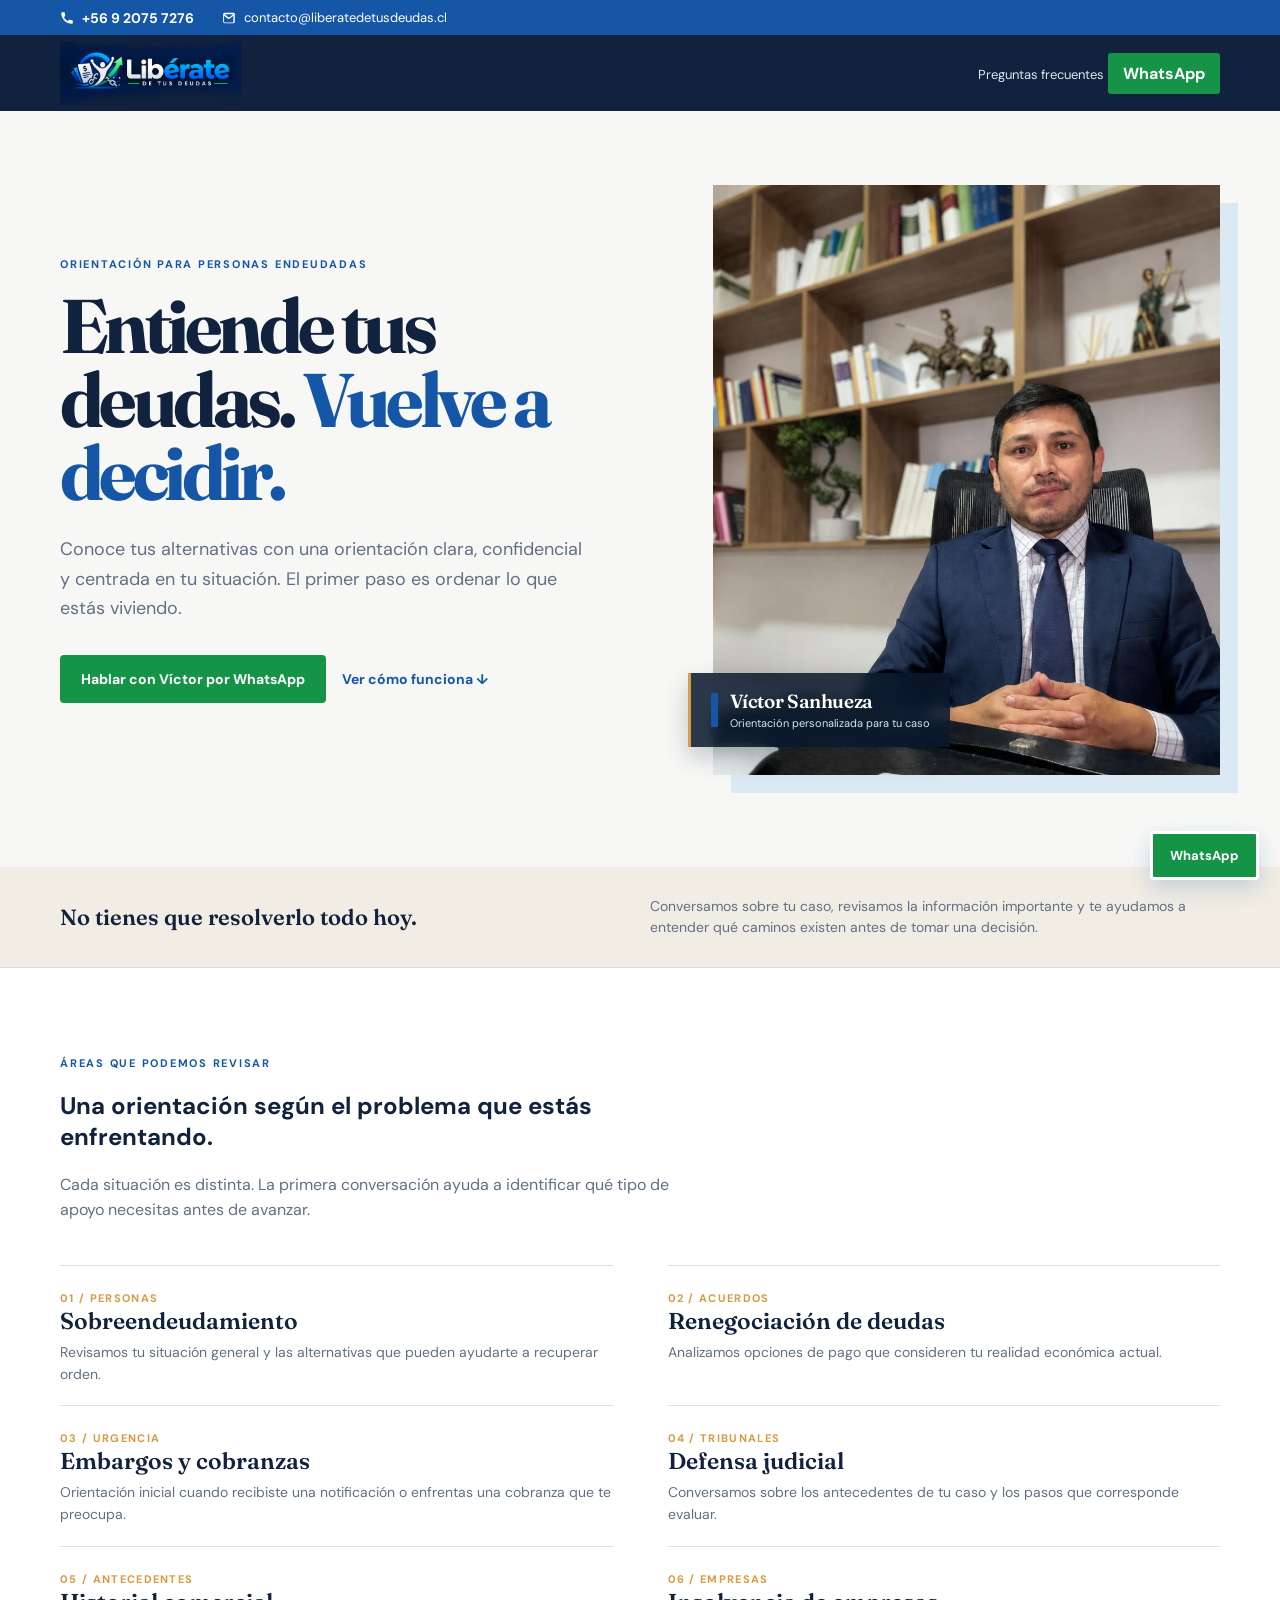
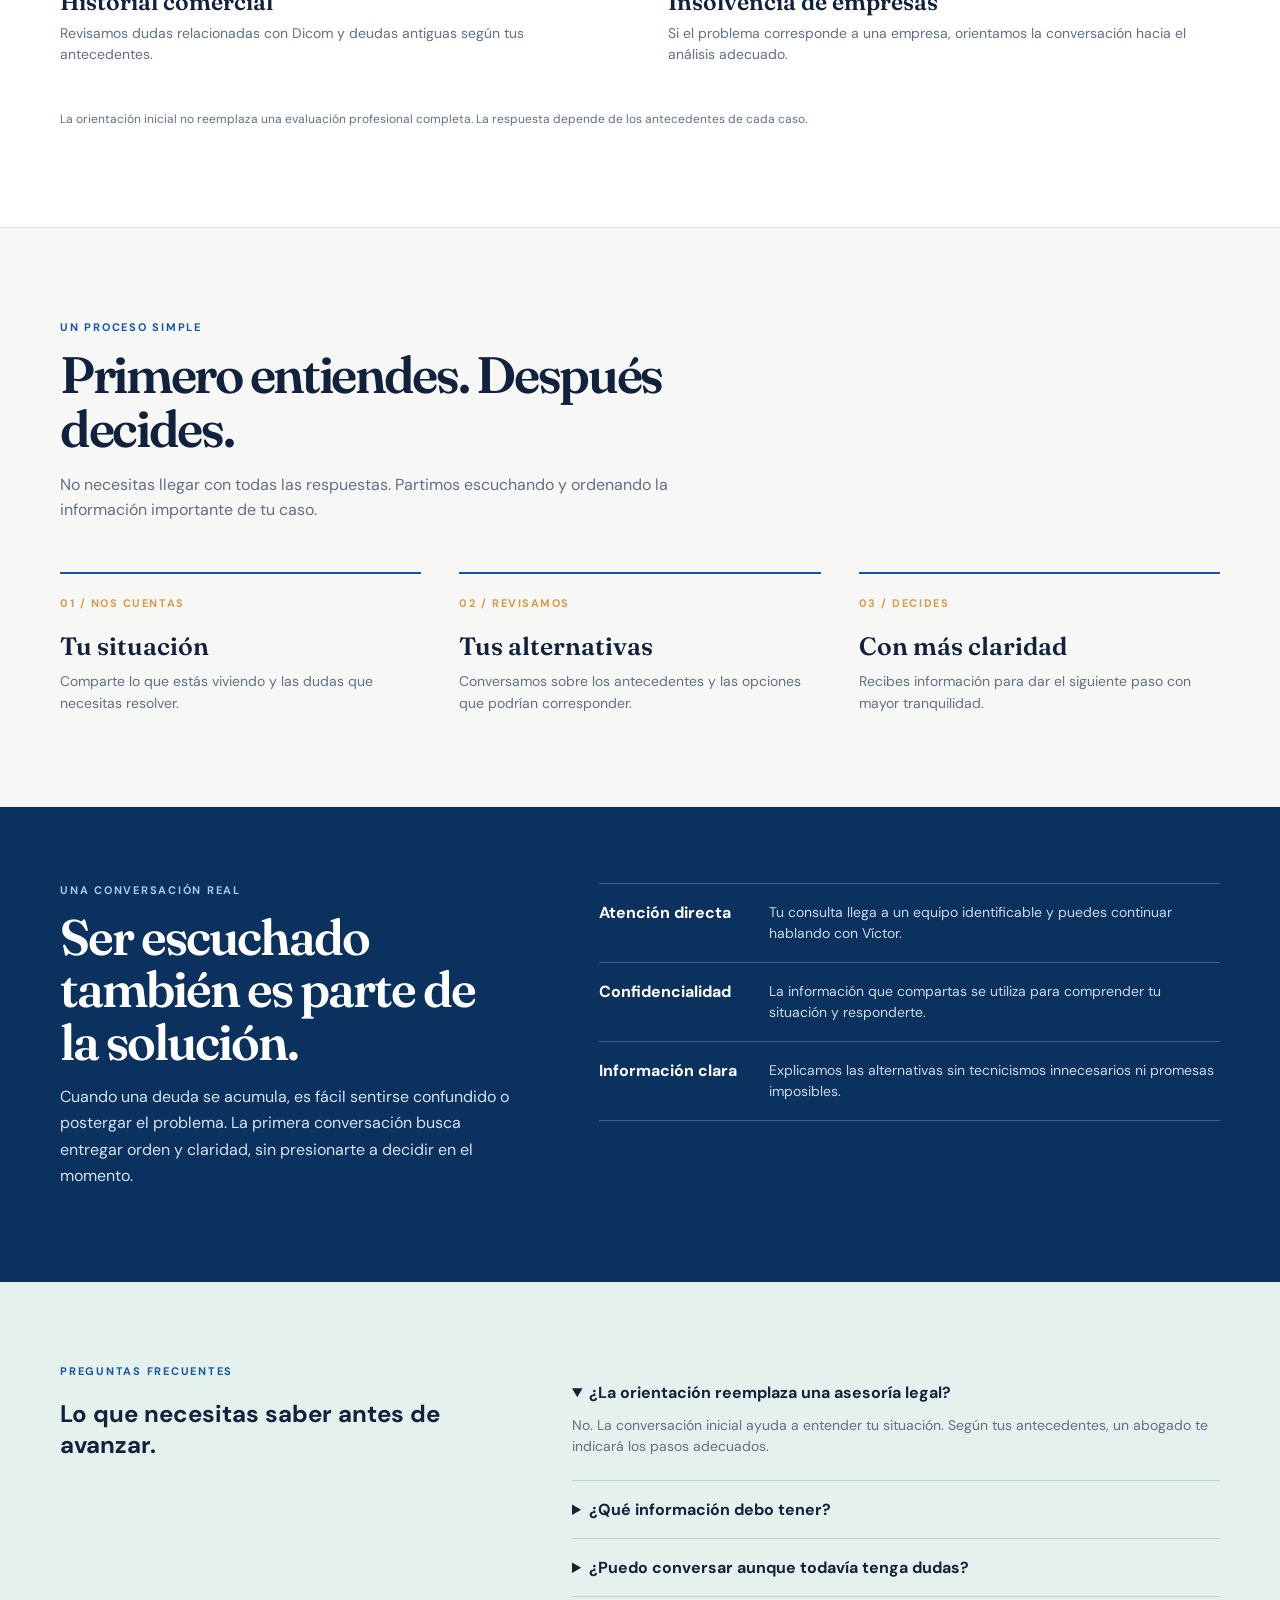
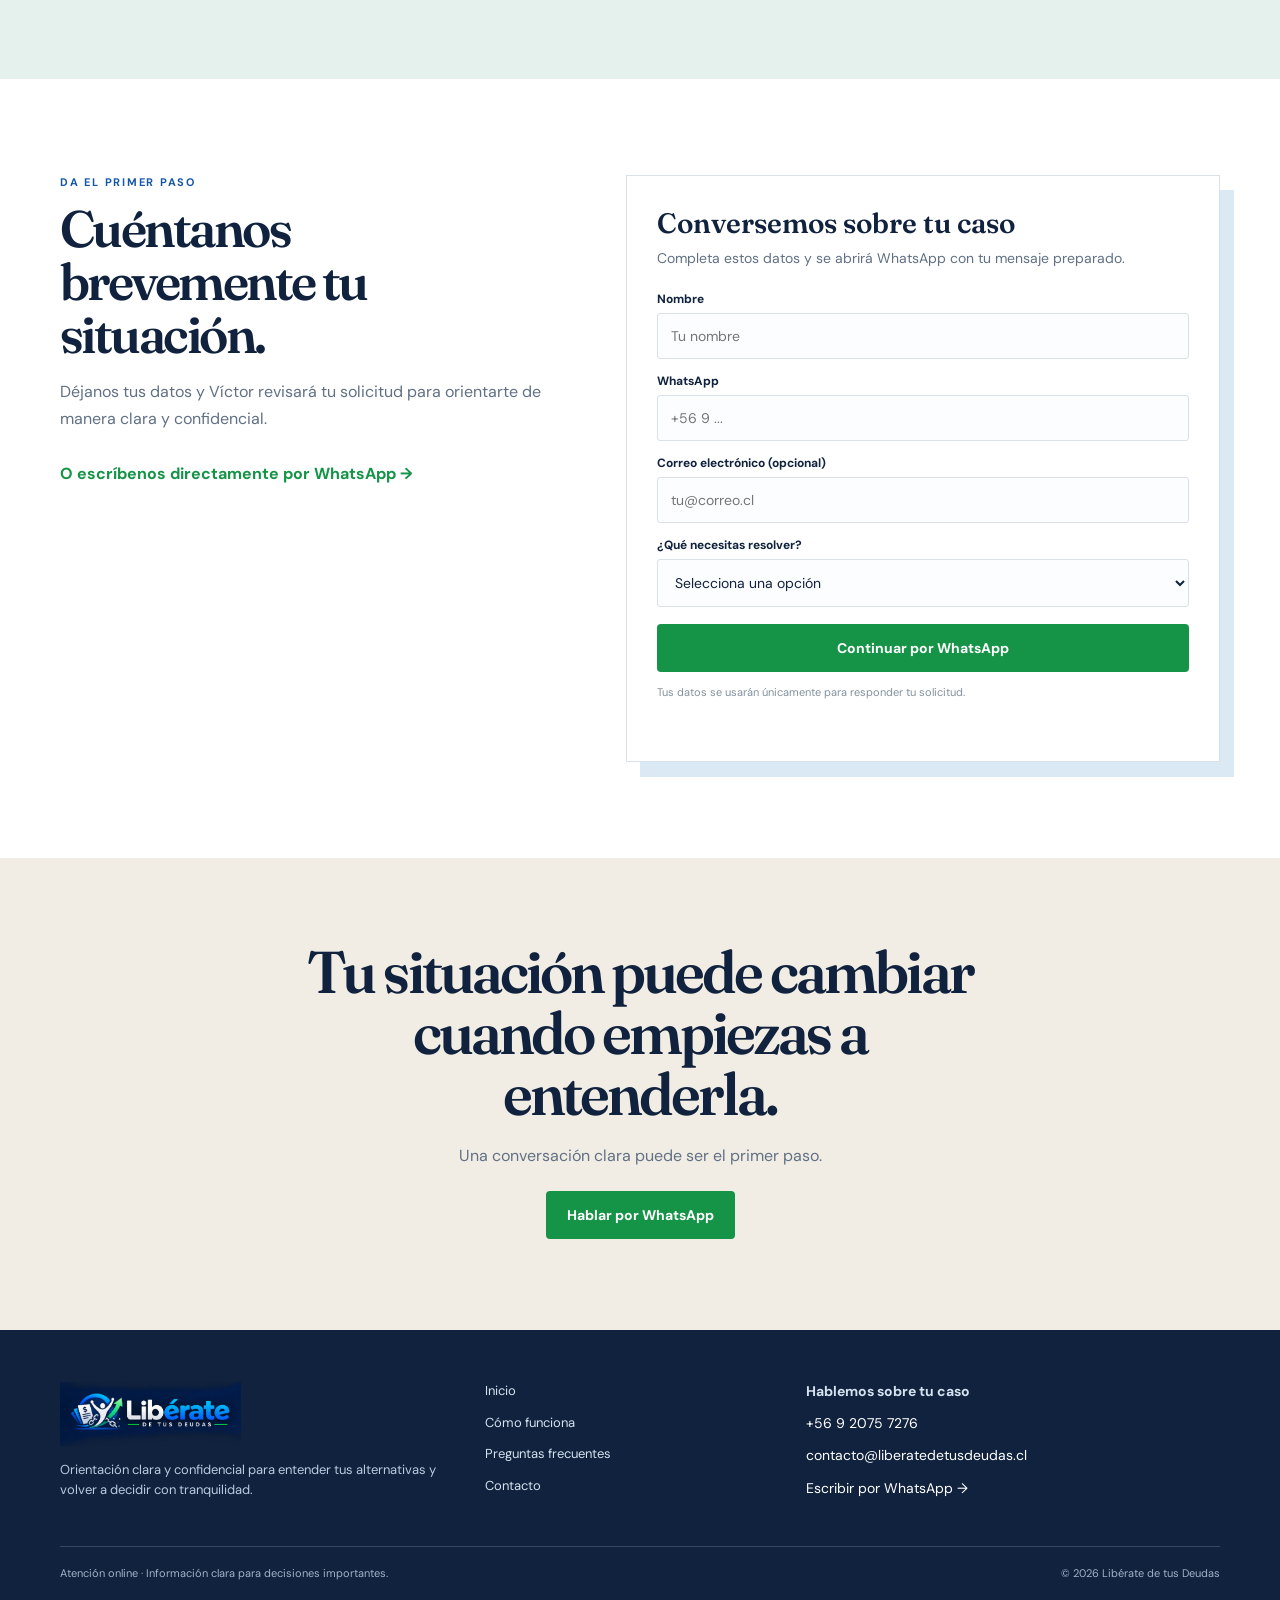
==== commit ce0d5908: "Refinar tarjeta profesional sobre fotografia" ====
--- a/index.html
+++ b/index.html
@@ -16,7 +16,7 @@
     .services{background:#fff;padding:88px 0;border-top:1px solid var(--line);border-bottom:1px solid var(--line)}.service-list{display:grid;grid-template-columns:1fr 1fr;gap:0 55px;margin-top:42px}.service{padding:20px 0;border-top:1px solid var(--line)}.service strong{display:block;font:600 23px Fraunces,serif;margin-bottom:7px}.service p{margin:0;color:var(--muted);font-size:14px;line-height:1.55}.service b{color:var(--orange);font-size:11px;letter-spacing:.12em}.services-note{color:var(--muted);font-size:12px;margin-top:25px}
     .contact-strip{background:#1557a6;color:#fff;font-size:13px}.contact-strip-inner{min-height:35px;display:flex;align-items:center;gap:28px}.contact-strip a{color:#fff}.contact-item{display:inline-flex;align-items:center;gap:8px}.contact-item b{font-size:14px}.contact-item svg{width:14px;height:14px;fill:currentColor}.nav-cta{background:var(--green);color:#fff!important;padding:10px 15px;border-radius:3px;font-weight:700}.footer{background:var(--ink);color:#d5e2ef;border-top:0;padding:52px max(20px,calc((100% - 1160px)/2)) 25px;display:grid;grid-template-columns:1.1fr .8fr 1.2fr;gap:45px}.footer h3{color:#fff;font:600 22px Fraunces,serif;margin:0 0 12px}.footer p{font-size:13px;line-height:1.6;margin:0;color:#b8cbe0}.footer-links{display:grid;gap:8px;font-size:13px}.footer-links a:hover{color:#fff}.footer-contact{display:grid;gap:10px;font-size:14px}.footer-contact a{color:#fff}.footer-bottom{grid-column:1/-1;border-top:1px solid #ffffff2b;padding-top:19px;font-size:11px;color:#9fb4c9;display:flex;justify-content:space-between}.footer-bottom span:last-child{text-align:right}
     @media(max-width:800px){.contact-strip-inner{min-height:0;padding:9px 0;display:flex;flex-wrap:wrap;gap:4px 16px;font-size:11px}.contact-item b{font-size:12px}.nav{height:68px}.nav-cta{padding:9px 11px;font-size:12px}.wrap{width:min(100% - 30px,560px)}.nav-link{display:none}.hero{display:flex;flex-direction:column;gap:43px;padding:48px 0 68px;align-items:stretch}.hero h1{font-size:52px;margin:16px 0 20px}.hero-copy>p{font-size:16px}.actions{flex-direction:column;align-items:stretch;gap:15px}.actions .button{text-align:center}.portrait img{height:430px;box-shadow:10px 10px 0 #dbe9f5}.portrait figcaption{left:8px;bottom:19px}.intro{padding:25px 0}.intro-inner{display:block}.intro strong{display:block;margin-bottom:7px}.section{padding:70px 0}.steps{grid-template-columns:1fr;gap:29px;margin-top:36px}.services{padding:68px 0}.service-list{grid-template-columns:1fr;gap:0;margin-top:29px}.trust{padding:66px 0}.trust-grid,.faq-grid,.contact-grid{grid-template-columns:1fr;gap:35px}.trust-item{grid-template-columns:125px 1fr;gap:15px}.faq{padding:64px 0}.contact{padding:70px 0}.form-card{padding:23px;box-shadow:8px 9px 0 #dbe9f5}.closing{padding:67px 0 76px}.footer{display:grid;grid-template-columns:1fr;gap:27px;padding:42px 15px 22px}.footer-bottom{display:block;line-height:1.7}.footer-bottom span{display:block}.footer-bottom span:last-child{text-align:left;margin-top:4px}.floating-wa{right:15px;bottom:15px}}
-   .portrait figcaption{display:flex;align-items:center;gap:12px;padding:15px 18px}.portrait figcaption:before{content:"";width:8px;height:8px;flex:0 0 8px;border-radius:50%;background:var(--green);box-shadow:0 0 0 4px #e2f3e8}.portrait-id{font-size:12px;line-height:1.25}.portrait-id strong{display:block;font:600 18px Fraunces,serif;letter-spacing:-.02em}.portrait-id span{display:block;color:var(--muted);font-size:11px;margin-top:3px}
+   .portrait figcaption{display:flex;align-items:center;gap:12px;padding:16px 20px;background:rgba(10,25,45,.86);border-left:3px solid var(--orange);box-shadow:0 10px 25px rgba(10,25,45,.22);backdrop-filter:blur(6px);color:#fff}.portrait figcaption:before{content:"";width:7px;height:34px;flex:0 0 7px;background:var(--blue);border-radius:1px}.portrait-id{font-size:12px;line-height:1.25}.portrait-id strong{display:block;font:600 19px Fraunces,serif;letter-spacing:-.02em;color:#fff}.portrait-id span{display:block;color:#d6e4f0;font-size:11px;margin-top:4px}
    .brand-logo{display:block;width:250px;height:64px;object-fit:contain;object-position:left center;background:transparent;padding:0;border-radius:0}.footer-logo{display:block;width:235px;height:64px;object-fit:contain;object-position:left center;background:transparent;padding:0;border-radius:0;margin-bottom:14px}.footer-brand{min-width:0}
    @media(max-width:800px){.brand-logo{width:210px;height:54px}.footer-logo{width:210px;height:54px}}
    </style>
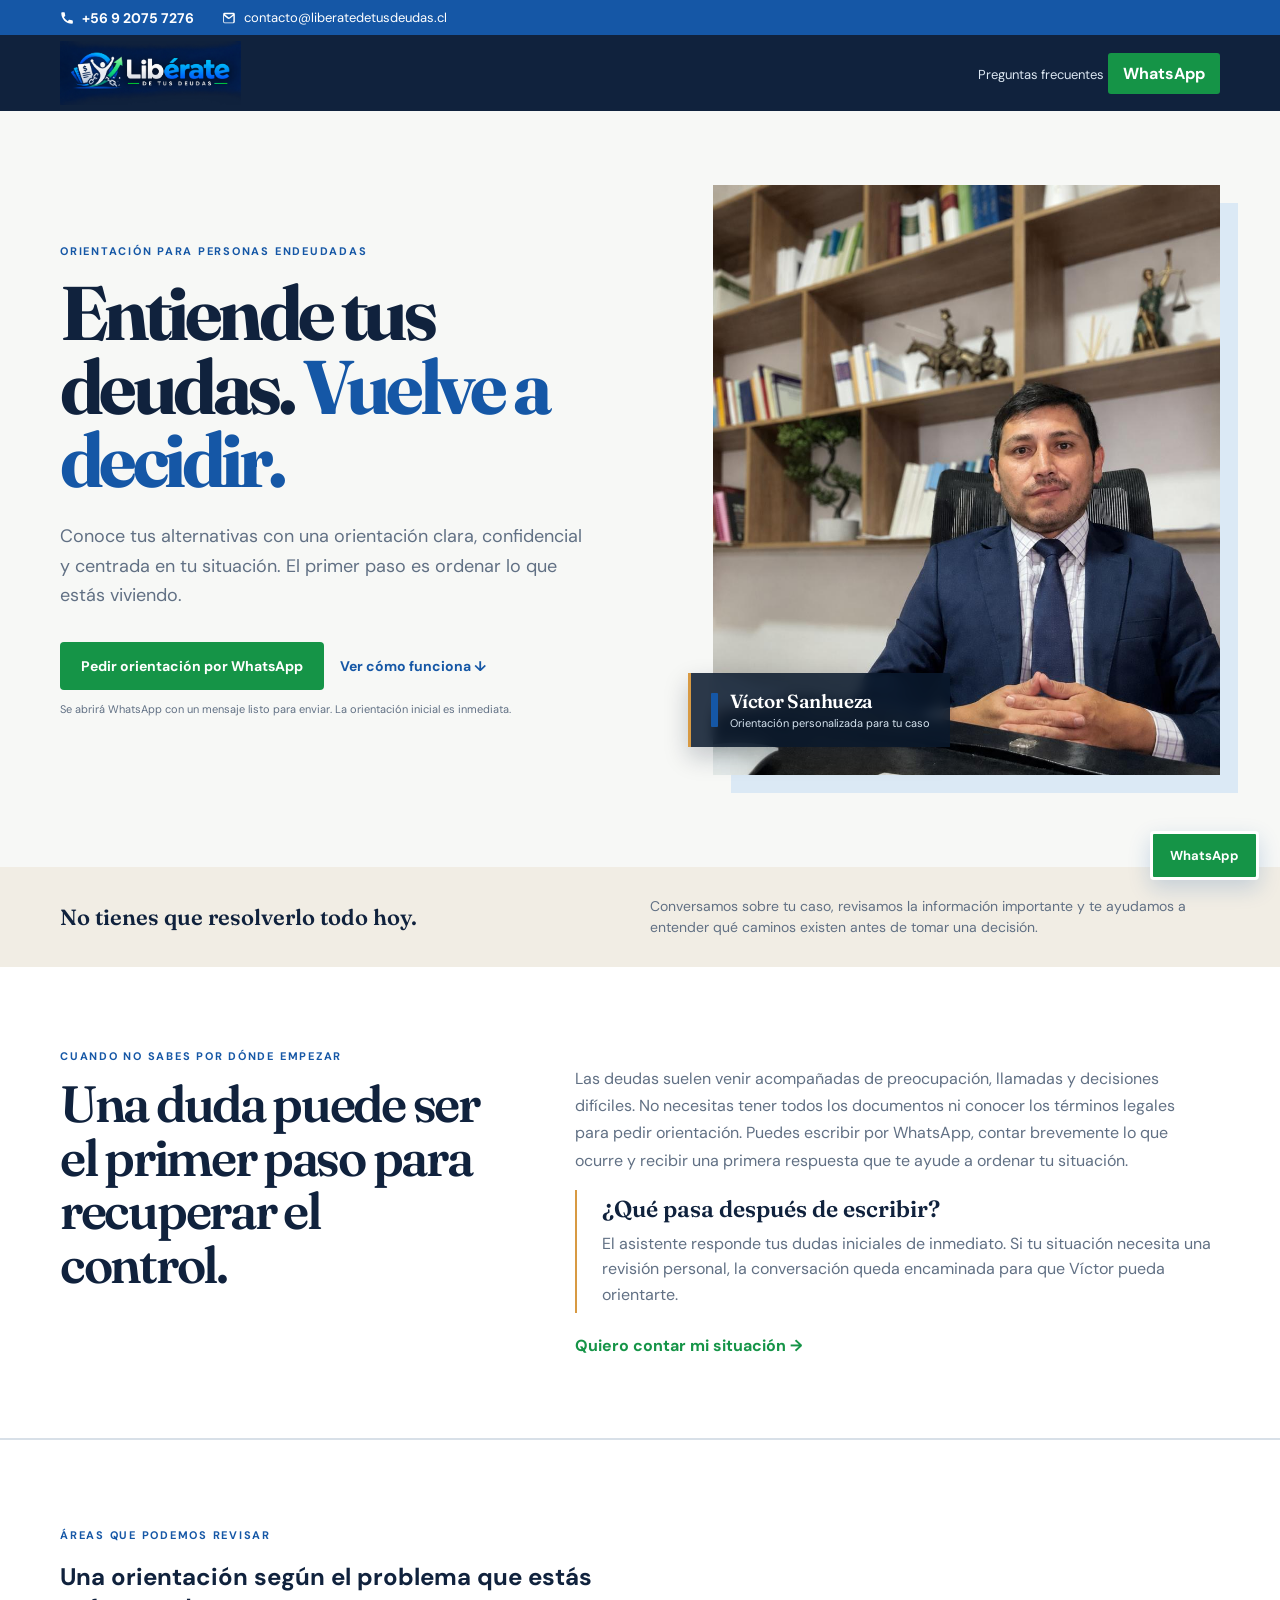
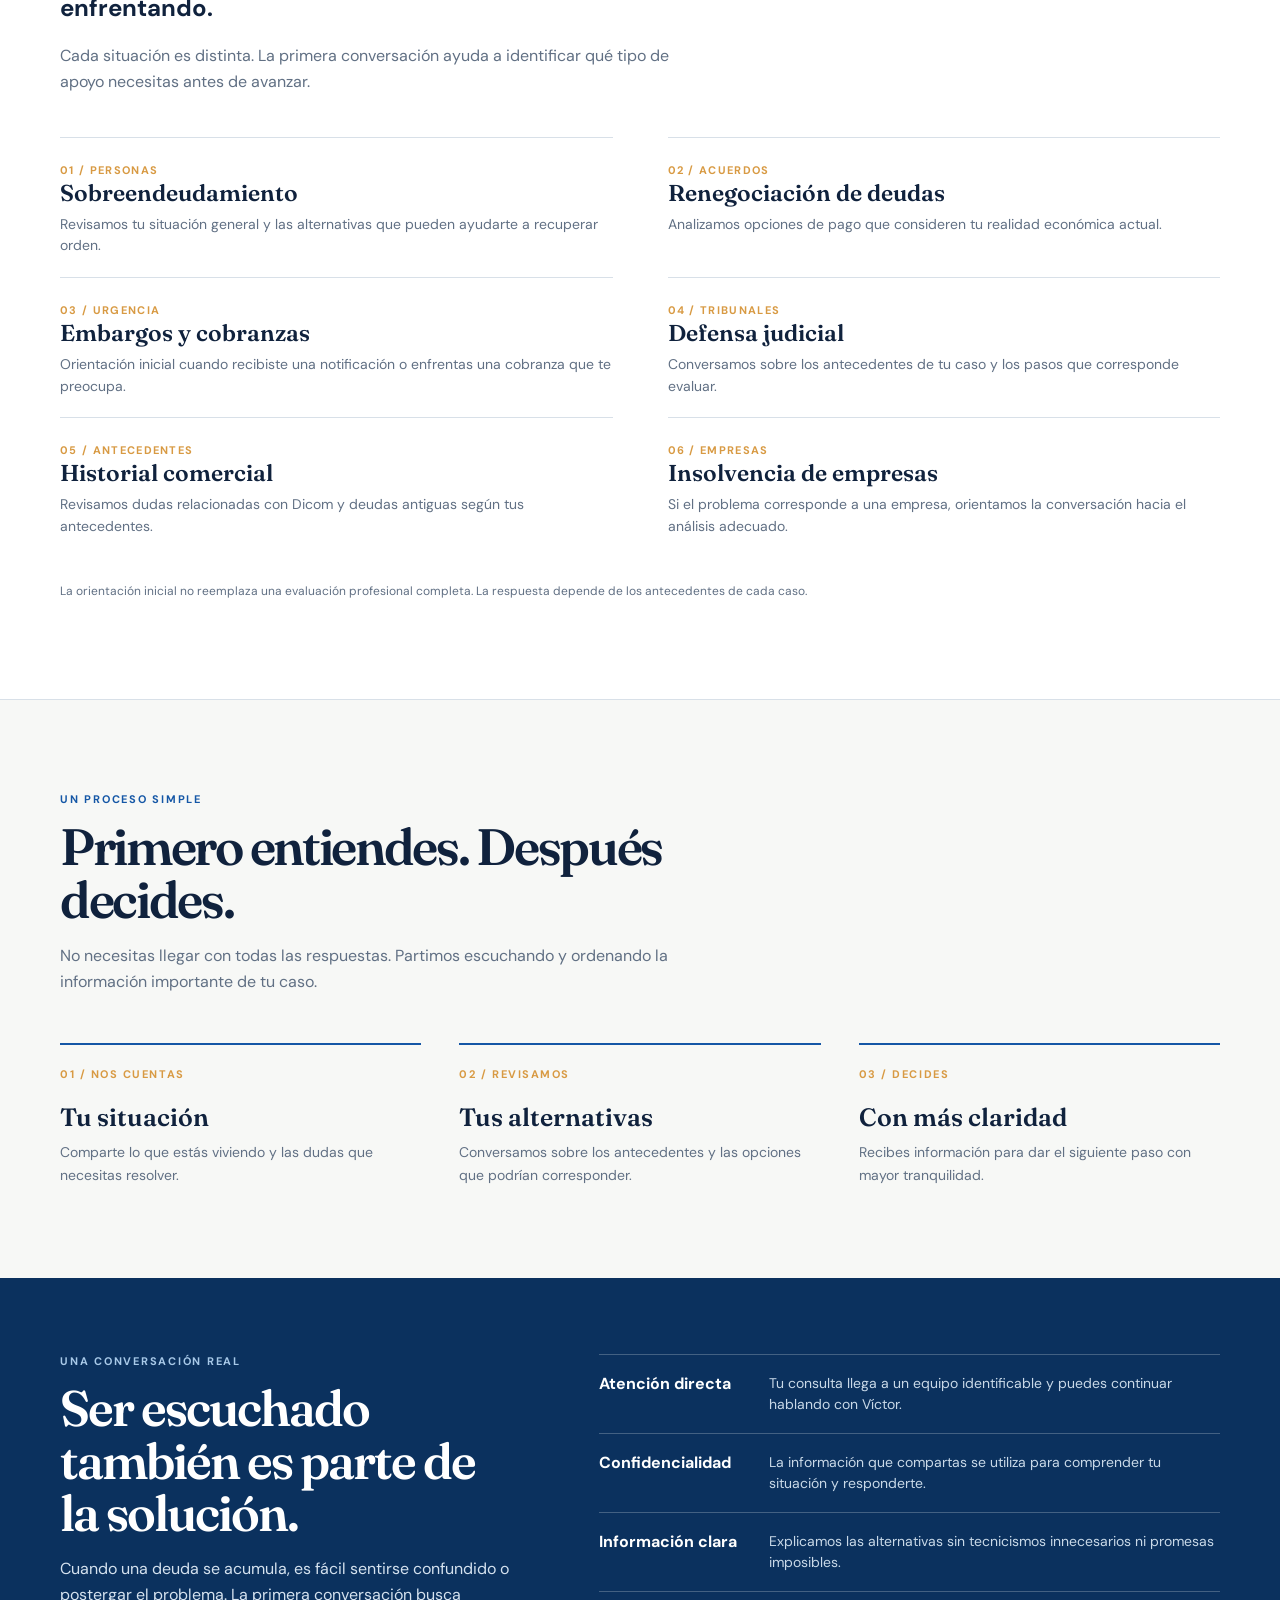
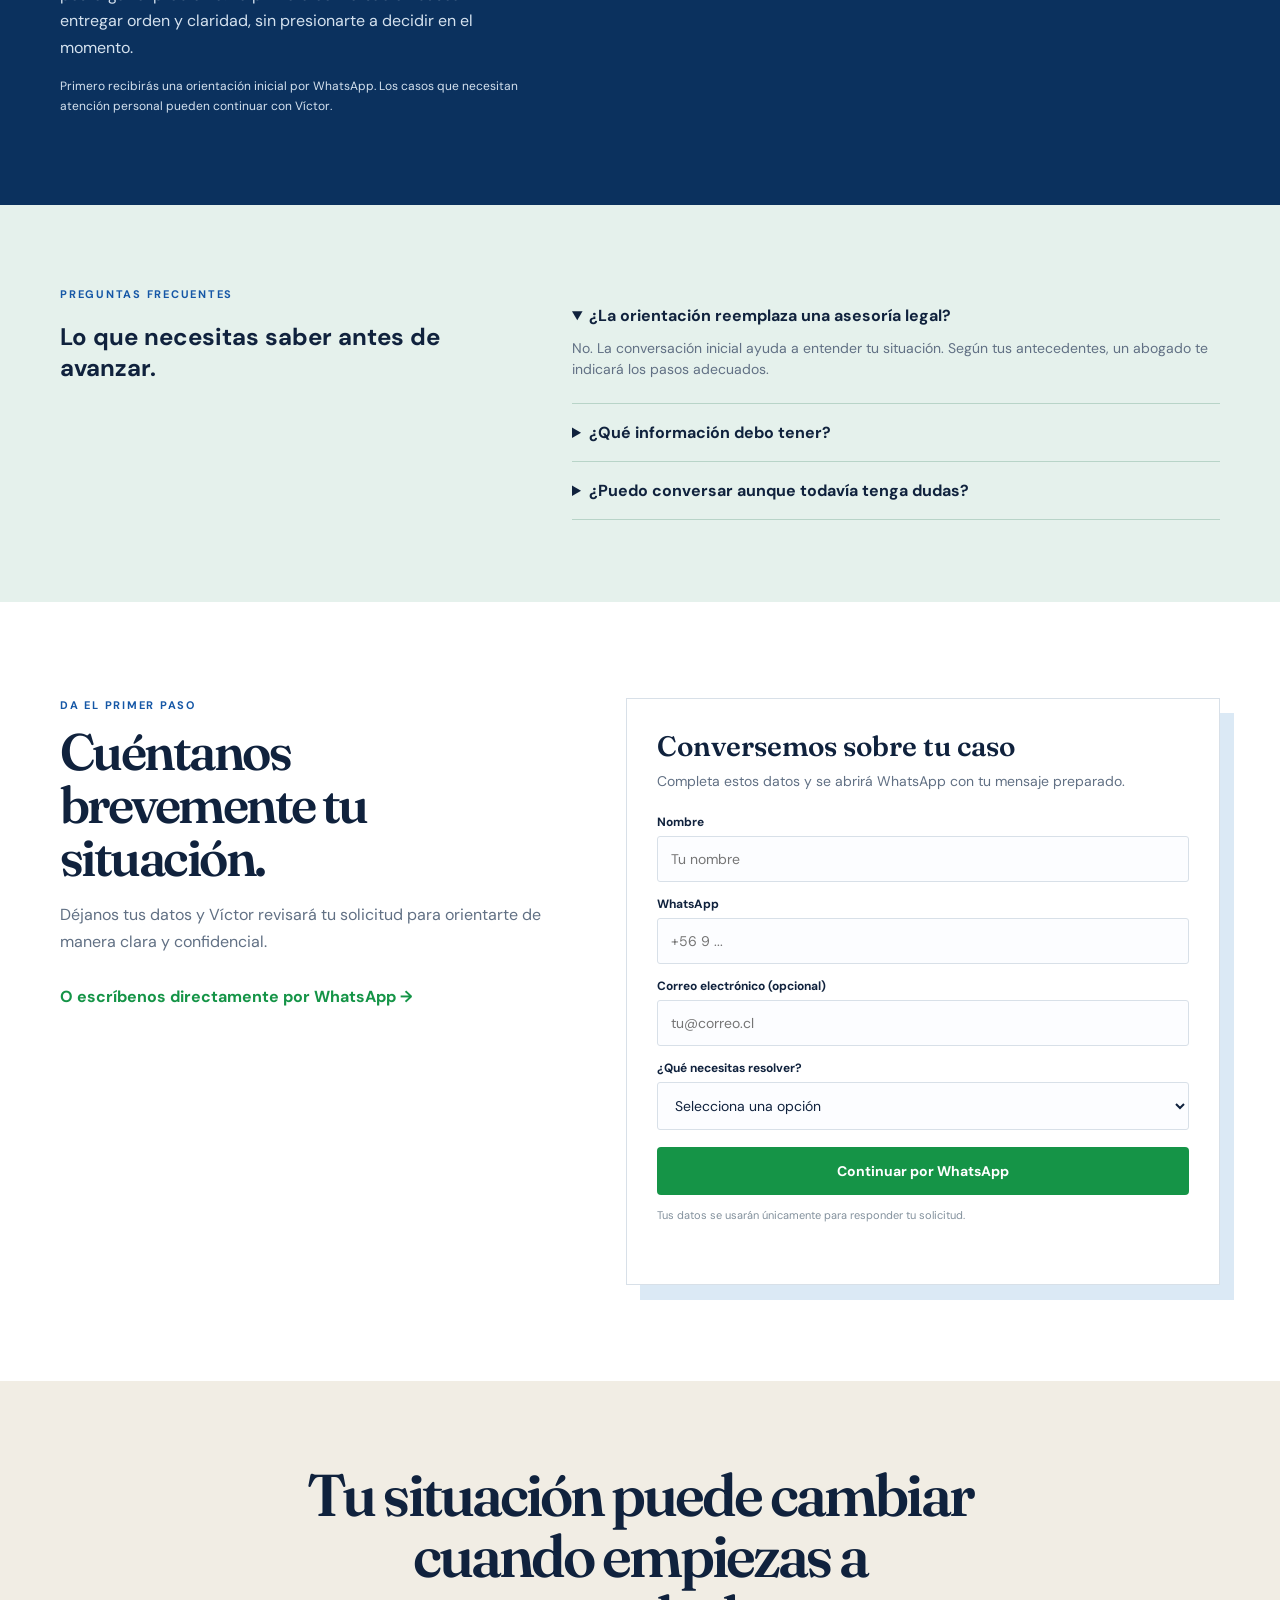
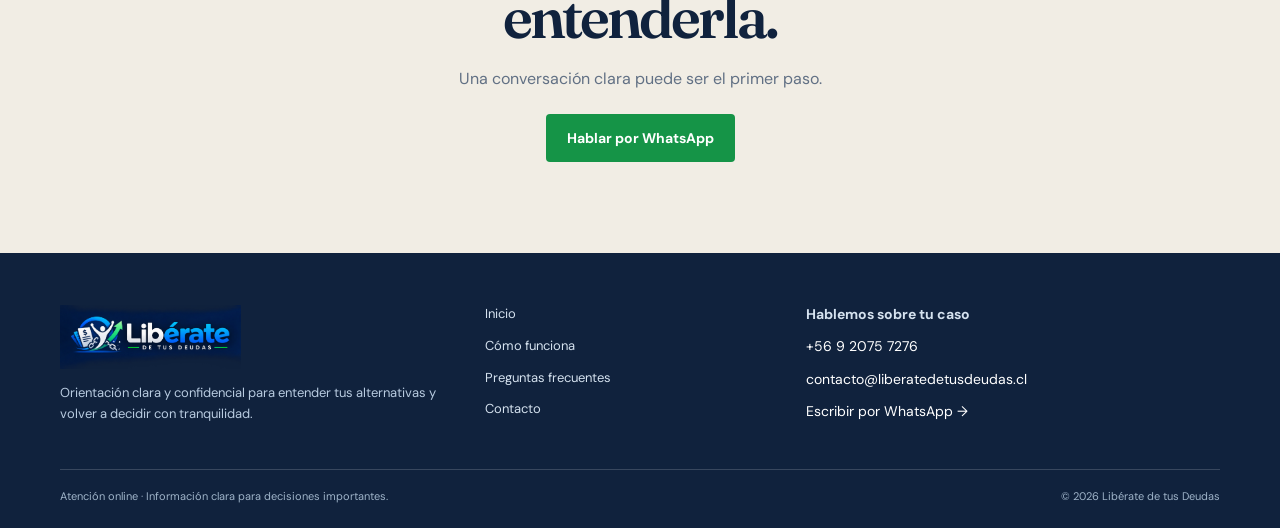
==== commit 9c49d1a0: "Mejorar recorrido de conversion hacia WhatsApp" ====
--- a/index.html
+++ b/index.html
@@ -19,16 +19,21 @@
    .portrait figcaption{display:flex;align-items:center;gap:12px;padding:16px 20px;background:rgba(10,25,45,.86);border-left:3px solid var(--orange);box-shadow:0 10px 25px rgba(10,25,45,.22);backdrop-filter:blur(6px);color:#fff}.portrait figcaption:before{content:"";width:7px;height:34px;flex:0 0 7px;background:var(--blue);border-radius:1px}.portrait-id{font-size:12px;line-height:1.25}.portrait-id strong{display:block;font:600 19px Fraunces,serif;letter-spacing:-.02em;color:#fff}.portrait-id span{display:block;color:#d6e4f0;font-size:11px;margin-top:4px}
    .brand-logo{display:block;width:250px;height:64px;object-fit:contain;object-position:left center;background:transparent;padding:0;border-radius:0}.footer-logo{display:block;width:235px;height:64px;object-fit:contain;object-position:left center;background:transparent;padding:0;border-radius:0;margin-bottom:14px}.footer-brand{min-width:0}
    @media(max-width:800px){.brand-logo{width:210px;height:54px}.footer-logo{width:210px;height:54px}}
+   body{overflow-x:hidden}.contact-strip a{min-height:20px}.portrait figcaption{max-width:calc(100% - 16px)}
+   @media(max-width:800px){html{scroll-padding-top:15px}.contact-strip-inner{width:calc(100% - 30px)}.contact-item{white-space:nowrap}.nav{gap:12px}.nav>div{display:flex;align-items:center;gap:10px}.hero h1{max-width:10em;line-height:1}.hero-copy>p{max-width:34em}.portrait{width:calc(100% - 10px);margin-right:10px}.portrait figcaption{max-width:calc(100% - 16px);left:8px;bottom:18px}.portrait-id strong{font-size:17px}.portrait-id span{font-size:11px}.service strong{font-size:22px}.trust-item span{font-size:13px}.field input,.field select{font-size:16px;min-height:48px}.form-card .button{min-height:50px}.button,.nav-cta{min-height:46px;display:inline-flex;align-items:center;justify-content:center}.closing .button{width:100%;max-width:360px}.floating-wa{bottom:calc(15px + env(safe-area-inset-bottom));padding:12px 16px}.footer-contact a{padding:3px 0}}
+   .story{background:#fff;padding:82px 0;border-bottom:1px solid var(--line)}.story-grid{display:grid;grid-template-columns:.8fr 1.2fr;gap:85px;align-items:start}.story h2{font:600 clamp(34px,4vw,51px)/1.05 Fraunces,serif;letter-spacing:-.045em;margin:14px 0}.story-copy{color:var(--muted);line-height:1.7;max-width:620px}.story-cta{margin-top:22px;display:inline-flex;color:var(--green);font-weight:700}.next-step{border-left:2px solid var(--orange);padding:5px 0 5px 25px}.next-step strong{display:block;font:600 23px Fraunces,serif;margin-bottom:8px}.next-step p{color:var(--muted);line-height:1.6;margin:0}.bot-note{color:#c9d9e8;font-size:12px;margin-top:14px}.hero-microcopy{display:block;color:var(--muted);font-size:11px;margin-top:12px}.hero .button{white-space:nowrap}
+   @media(max-width:800px){.story{padding:68px 0}.story-grid{grid-template-columns:1fr;gap:30px}.story-copy{font-size:15px}.next-step{padding-left:18px}.hero-microcopy{text-align:center}.hero .button{white-space:normal}}
    </style>
 </head>
 <body>
   <div class="contact-strip"><div class="contact-strip-inner wrap"><a class="contact-item" href="tel:+56920757276"><svg viewBox="0 0 24 24" aria-hidden="true"><path d="M6.6 10.8a15.7 15.7 0 0 0 6.6 6.6l2.2-2.2c.3-.3.8-.4 1.2-.2 1.3.4 2.7.7 4.1.7.7 0 1.3.6 1.3 1.3v3.5c0 .7-.6 1.3-1.3 1.3C10.4 21.8 2.2 13.6 2.2 3.3 2.2 2.6 2.8 2 3.5 2H7c.7 0 1.3.6 1.3 1.3 0 1.4.2 2.8.7 4.1.1.4 0 .9-.3 1.2l-2.1 2.2Z"/></svg><b>+56 9 2075 7276</b></a><a class="contact-item" href="mailto:contacto@liberatedetusdeudas.cl"><svg viewBox="0 0 24 24" aria-hidden="true"><path d="M2 5.5A2.5 2.5 0 0 1 4.5 3h15A2.5 2.5 0 0 1 22 5.5v13a2.5 2.5 0 0 1-2.5 2.5h-15A2.5 2.5 0 0 1 2 18.5v-13Zm2.8.1 6.3 5a1.4 1.4 0 0 0 1.8 0l6.3-5H4.8Zm14.7 13.2V8.2l-5.4 4.3a4.1 4.1 0 0 1-5.2 0L3.5 8.2v10.6c0 .5.4.9 1 .9h14c.6 0 1-.4 1-.9Z"/></svg>contacto@liberatedetusdeudas.cl</a></div></div><header class="topbar"><nav class="nav wrap"><a class="brand" href="#inicio"><img class="brand-logo" src="logoliberate.png" alt="Libérate de tus Deudas"></a><div><a class="nav-link" href="#preguntas">Preguntas frecuentes</a> <a class="nav-cta" href="https://wa.me/56920757276?text=Hola%2C%20necesito%20orientaci%C3%B3n%20sobre%20mis%20deudas" target="_blank" rel="noopener">WhatsApp</a></div></nav></header>
   <main id="inicio">
-    <section class="hero wrap"><div class="hero-copy"><div class="eyebrow">Orientación para personas endeudadas</div><h1>Entiende tus deudas. <em>Vuelve a decidir.</em></h1><p>Conoce tus alternativas con una orientación clara, confidencial y centrada en tu situación. El primer paso es ordenar lo que estás viviendo.</p><div class="actions"><a class="button" href="https://wa.me/56920757276?text=Hola%2C%20necesito%20orientaci%C3%B3n%20sobre%20mis%20deudas" target="_blank" rel="noopener">Hablar con Víctor por WhatsApp</a><a class="text-link" href="#como-funciona">Ver cómo funciona ↓</a></div></div><figure class="portrait"><img src="victor abogado.jpeg" alt="Víctor Sanhueza, abogado" width="470" height="590" loading="eager" fetchpriority="high" decoding="async"><figcaption><span class="portrait-id"><strong>Víctor Sanhueza</strong><span>Orientación personalizada para tu caso</span></span></figcaption></figure></section>
+    <section class="hero wrap"><div class="hero-copy"><div class="eyebrow">Orientación para personas endeudadas</div><h1>Entiende tus deudas. <em>Vuelve a decidir.</em></h1><p>Conoce tus alternativas con una orientación clara, confidencial y centrada en tu situación. El primer paso es ordenar lo que estás viviendo.</p><div class="actions"><a class="button" href="https://wa.me/56920757276?text=Hola%2C%20quiero%20contarles%20mi%20situaci%C3%B3n%20y%20recibir%20orientaci%C3%B3n" target="_blank" rel="noopener">Pedir orientación por WhatsApp</a><a class="text-link" href="#como-funciona">Ver cómo funciona ↓</a></div><span class="hero-microcopy">Se abrirá WhatsApp con un mensaje listo para enviar. La orientación inicial es inmediata.</span></div><figure class="portrait"><img src="victor abogado.jpeg" alt="Víctor Sanhueza, abogado" width="470" height="590" loading="eager" fetchpriority="high" decoding="async"><figcaption><span class="portrait-id"><strong>Víctor Sanhueza</strong><span>Orientación personalizada para tu caso</span></span></figcaption></figure></section>
     <section class="intro"><div class="intro-inner wrap"><strong>No tienes que resolverlo todo hoy.</strong><p>Conversamos sobre tu caso, revisamos la información importante y te ayudamos a entender qué caminos existen antes de tomar una decisión.</p></div></section>
+    <section class="story"><div class="story-grid wrap"><div><div class="eyebrow">Cuando no sabes por dónde empezar</div><h2>Una duda puede ser el primer paso para recuperar el control.</h2></div><div><p class="story-copy">Las deudas suelen venir acompañadas de preocupación, llamadas y decisiones difíciles. No necesitas tener todos los documentos ni conocer los términos legales para pedir orientación. Puedes escribir por WhatsApp, contar brevemente lo que ocurre y recibir una primera respuesta que te ayude a ordenar tu situación.</p><div class="next-step"><strong>¿Qué pasa después de escribir?</strong><p>El asistente responde tus dudas iniciales de inmediato. Si tu situación necesita una revisión personal, la conversación queda encaminada para que Víctor pueda orientarte.</p></div><a class="story-cta" href="https://wa.me/56920757276?text=Hola%2C%20quiero%20contarles%20mi%20situaci%C3%B3n%20y%20recibir%20orientaci%C3%B3n" target="_blank" rel="noopener">Quiero contar mi situación →</a></div></div></section>
     <section class="services"><div class="wrap"><div class="section-head"><div class="eyebrow">Áreas que podemos revisar</div><h2>Una orientación según el problema que estás enfrentando.</h2><p>Cada situación es distinta. La primera conversación ayuda a identificar qué tipo de apoyo necesitas antes de avanzar.</p></div><div class="service-list"><article class="service"><b>01 / PERSONAS</b><strong>Sobreendeudamiento</strong><p>Revisamos tu situación general y las alternativas que pueden ayudarte a recuperar orden.</p></article><article class="service"><b>02 / ACUERDOS</b><strong>Renegociación de deudas</strong><p>Analizamos opciones de pago que consideren tu realidad económica actual.</p></article><article class="service"><b>03 / URGENCIA</b><strong>Embargos y cobranzas</strong><p>Orientación inicial cuando recibiste una notificación o enfrentas una cobranza que te preocupa.</p></article><article class="service"><b>04 / TRIBUNALES</b><strong>Defensa judicial</strong><p>Conversamos sobre los antecedentes de tu caso y los pasos que corresponde evaluar.</p></article><article class="service"><b>05 / ANTECEDENTES</b><strong>Historial comercial</strong><p>Revisamos dudas relacionadas con Dicom y deudas antiguas según tus antecedentes.</p></article><article class="service"><b>06 / EMPRESAS</b><strong>Insolvencia de empresas</strong><p>Si el problema corresponde a una empresa, orientamos la conversación hacia el análisis adecuado.</p></article></div><p class="services-note">La orientación inicial no reemplaza una evaluación profesional completa. La respuesta depende de los antecedentes de cada caso.</p></div></section>
     <section class="section wrap" id="como-funciona"><div class="section-head"><div class="eyebrow">Un proceso simple</div><h2>Primero entiendes. Después decides.</h2><p>No necesitas llegar con todas las respuestas. Partimos escuchando y ordenando la información importante de tu caso.</p></div><div class="steps"><article class="step"><b>01 / NOS CUENTAS</b><h3>Tu situación</h3><p>Comparte lo que estás viviendo y las dudas que necesitas resolver.</p></article><article class="step"><b>02 / REVISAMOS</b><h3>Tus alternativas</h3><p>Conversamos sobre los antecedentes y las opciones que podrían corresponder.</p></article><article class="step"><b>03 / DECIDES</b><h3>Con más claridad</h3><p>Recibes información para dar el siguiente paso con mayor tranquilidad.</p></article></div></section>
-    <section class="trust"><div class="trust-grid wrap"><div><div class="eyebrow">Una conversación real</div><h2>Ser escuchado también es parte de la solución.</h2><p>Cuando una deuda se acumula, es fácil sentirse confundido o postergar el problema. La primera conversación busca entregar orden y claridad, sin presionarte a decidir en el momento.</p></div><div class="trust-list"><div class="trust-item"><strong>Atención directa</strong><span>Tu consulta llega a un equipo identificable y puedes continuar hablando con Víctor.</span></div><div class="trust-item"><strong>Confidencialidad</strong><span>La información que compartas se utiliza para comprender tu situación y responderte.</span></div><div class="trust-item"><strong>Información clara</strong><span>Explicamos las alternativas sin tecnicismos innecesarios ni promesas imposibles.</span></div></div></div></section>
+    <section class="trust"><div class="trust-grid wrap"><div><div class="eyebrow">Una conversación real</div><h2>Ser escuchado también es parte de la solución.</h2><p>Cuando una deuda se acumula, es fácil sentirse confundido o postergar el problema. La primera conversación busca entregar orden y claridad, sin presionarte a decidir en el momento.</p><p class="bot-note">Primero recibirás una orientación inicial por WhatsApp. Los casos que necesitan atención personal pueden continuar con Víctor.</p></div><div class="trust-list"><div class="trust-item"><strong>Atención directa</strong><span>Tu consulta llega a un equipo identificable y puedes continuar hablando con Víctor.</span></div><div class="trust-item"><strong>Confidencialidad</strong><span>La información que compartas se utiliza para comprender tu situación y responderte.</span></div><div class="trust-item"><strong>Información clara</strong><span>Explicamos las alternativas sin tecnicismos innecesarios ni promesas imposibles.</span></div></div></div></section>
     <section class="faq" id="preguntas"><div class="faq-grid wrap"><div><div class="eyebrow">Preguntas frecuentes</div><h2>Lo que necesitas saber antes de avanzar.</h2></div><div><details open><summary>¿La orientación reemplaza una asesoría legal?</summary><p>No. La conversación inicial ayuda a entender tu situación. Según tus antecedentes, un abogado te indicará los pasos adecuados.</p></details><details><summary>¿Qué información debo tener?</summary><p>Comienza con lo que recuerdes: tipo de deuda, acreedores, montos aproximados y si has recibido notificaciones.</p></details><details><summary>¿Puedo conversar aunque todavía tenga dudas?</summary><p>Sí. El objetivo es ayudarte a entender tus opciones antes de tomar una decisión.</p></details></div></div></section>
     <section class="contact" id="contacto"><div class="contact-grid wrap"><div class="contact-copy"><div class="eyebrow">Da el primer paso</div><h2>Cuéntanos brevemente tu situación.</h2><p>Déjanos tus datos y Víctor revisará tu solicitud para orientarte de manera clara y confidencial.</p><a class="wa-inline" href="https://wa.me/56920757276?text=Hola%2C%20necesito%20orientaci%C3%B3n%20sobre%20mis%20deudas" target="_blank" rel="noopener">O escríbenos directamente por WhatsApp →</a></div><form class="form-card" id="contacto-form"><h2>Conversemos sobre tu caso</h2><p>Completa estos datos y se abrirá WhatsApp con tu mensaje preparado.</p><div class="field"><label for="name">Nombre</label><input id="name" name="name" required autocomplete="name" placeholder="Tu nombre"></div><div class="field"><label for="phone">WhatsApp</label><input id="phone" name="phone" required autocomplete="tel" placeholder="+56 9 ..."></div><div class="field"><label for="email">Correo electrónico <span>(opcional)</span></label><input id="email" name="email" type="email" autocomplete="email" placeholder="tu@correo.cl"></div><div class="field"><label for="reason">¿Qué necesitas resolver?</label><select id="reason" name="reason" required><option value="">Selecciona una opción</option><option>Quiero conocer mis alternativas</option><option>Tengo dudas sobre mis deudas</option><option>Necesito orientación sobre mi caso</option><option>Quiero hablar con un abogado</option></select></div><button class="button" type="submit">Continuar por WhatsApp</button><p class="fine">Tus datos se usarán únicamente para responder tu solicitud.</p><div class="status" aria-live="polite"></div></form></div></section>
     <section class="closing"><div class="wrap"><h2>Tu situación puede cambiar cuando empiezas a entenderla.</h2><p>Una conversación clara puede ser el primer paso.</p><a class="button" href="https://wa.me/56920757276?text=Hola%2C%20necesito%20orientaci%C3%B3n%20sobre%20mis%20deudas" target="_blank" rel="noopener">Hablar por WhatsApp</a></div></section>
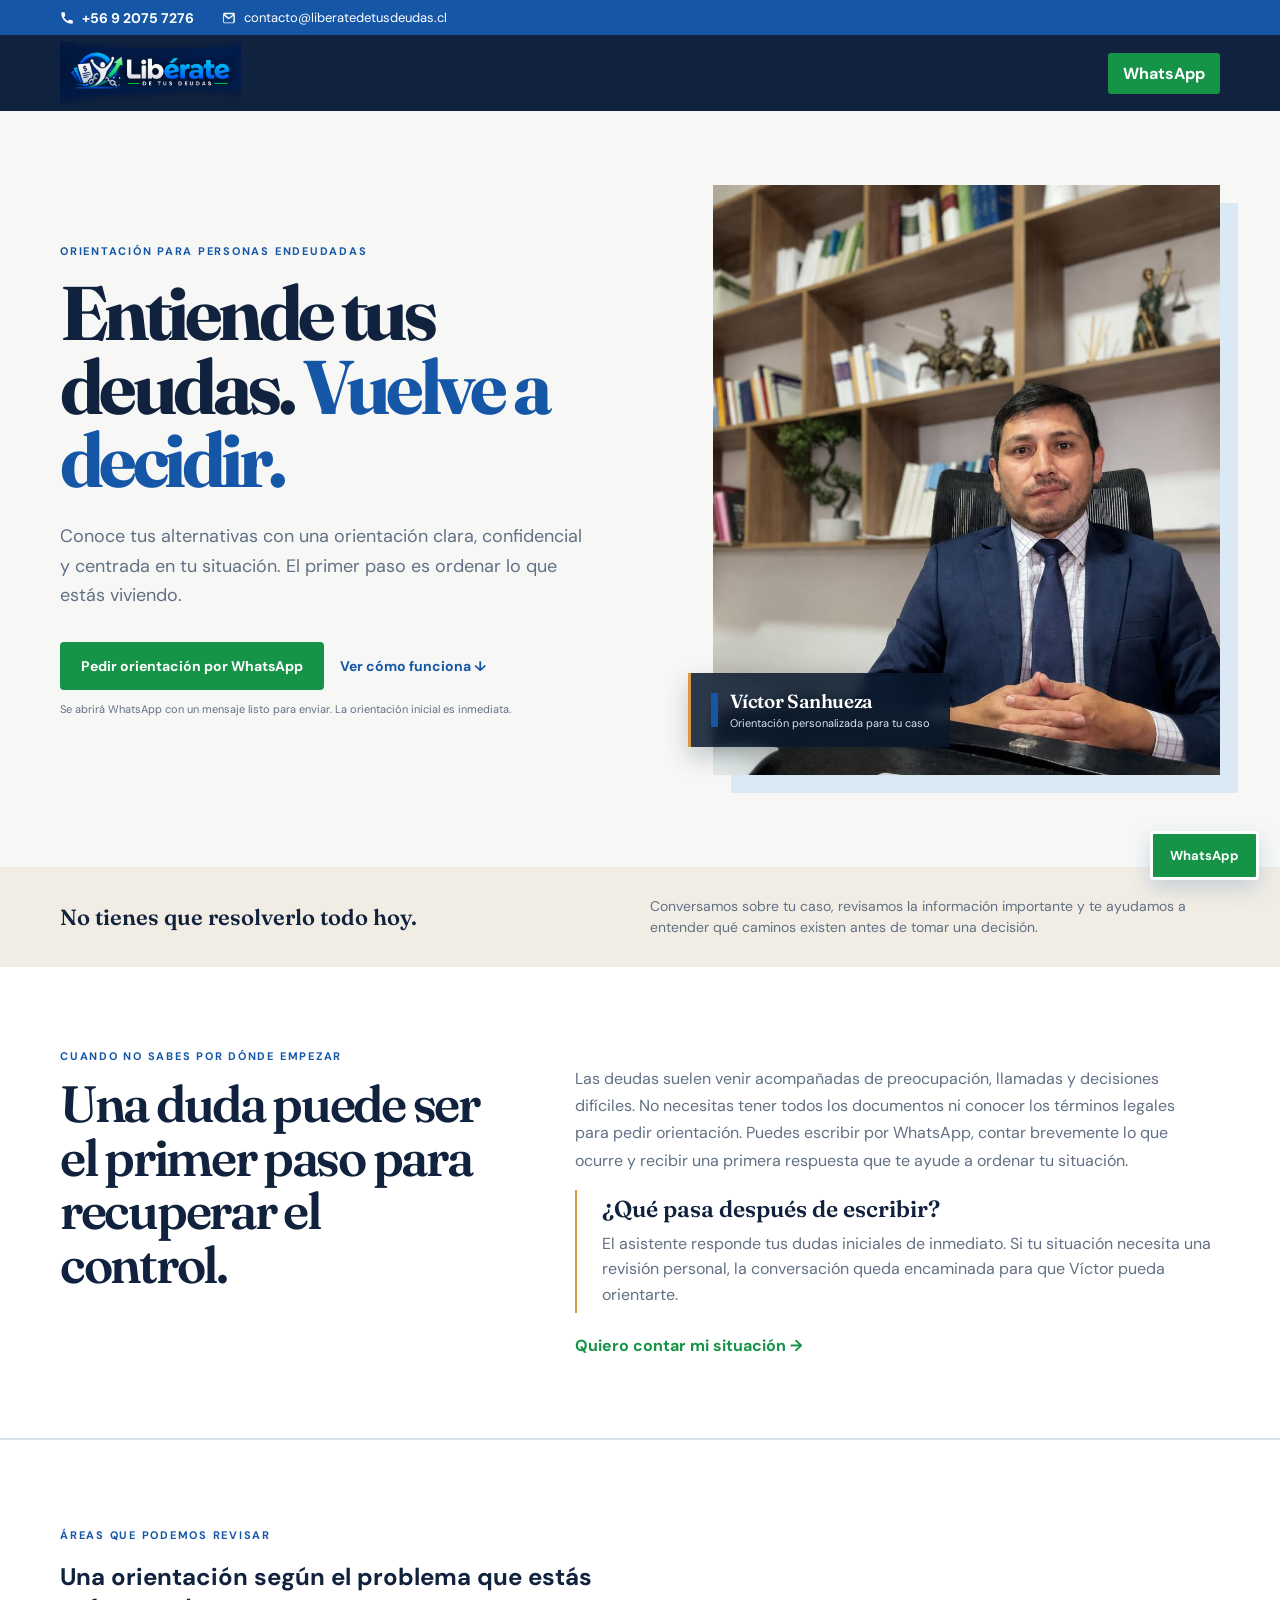
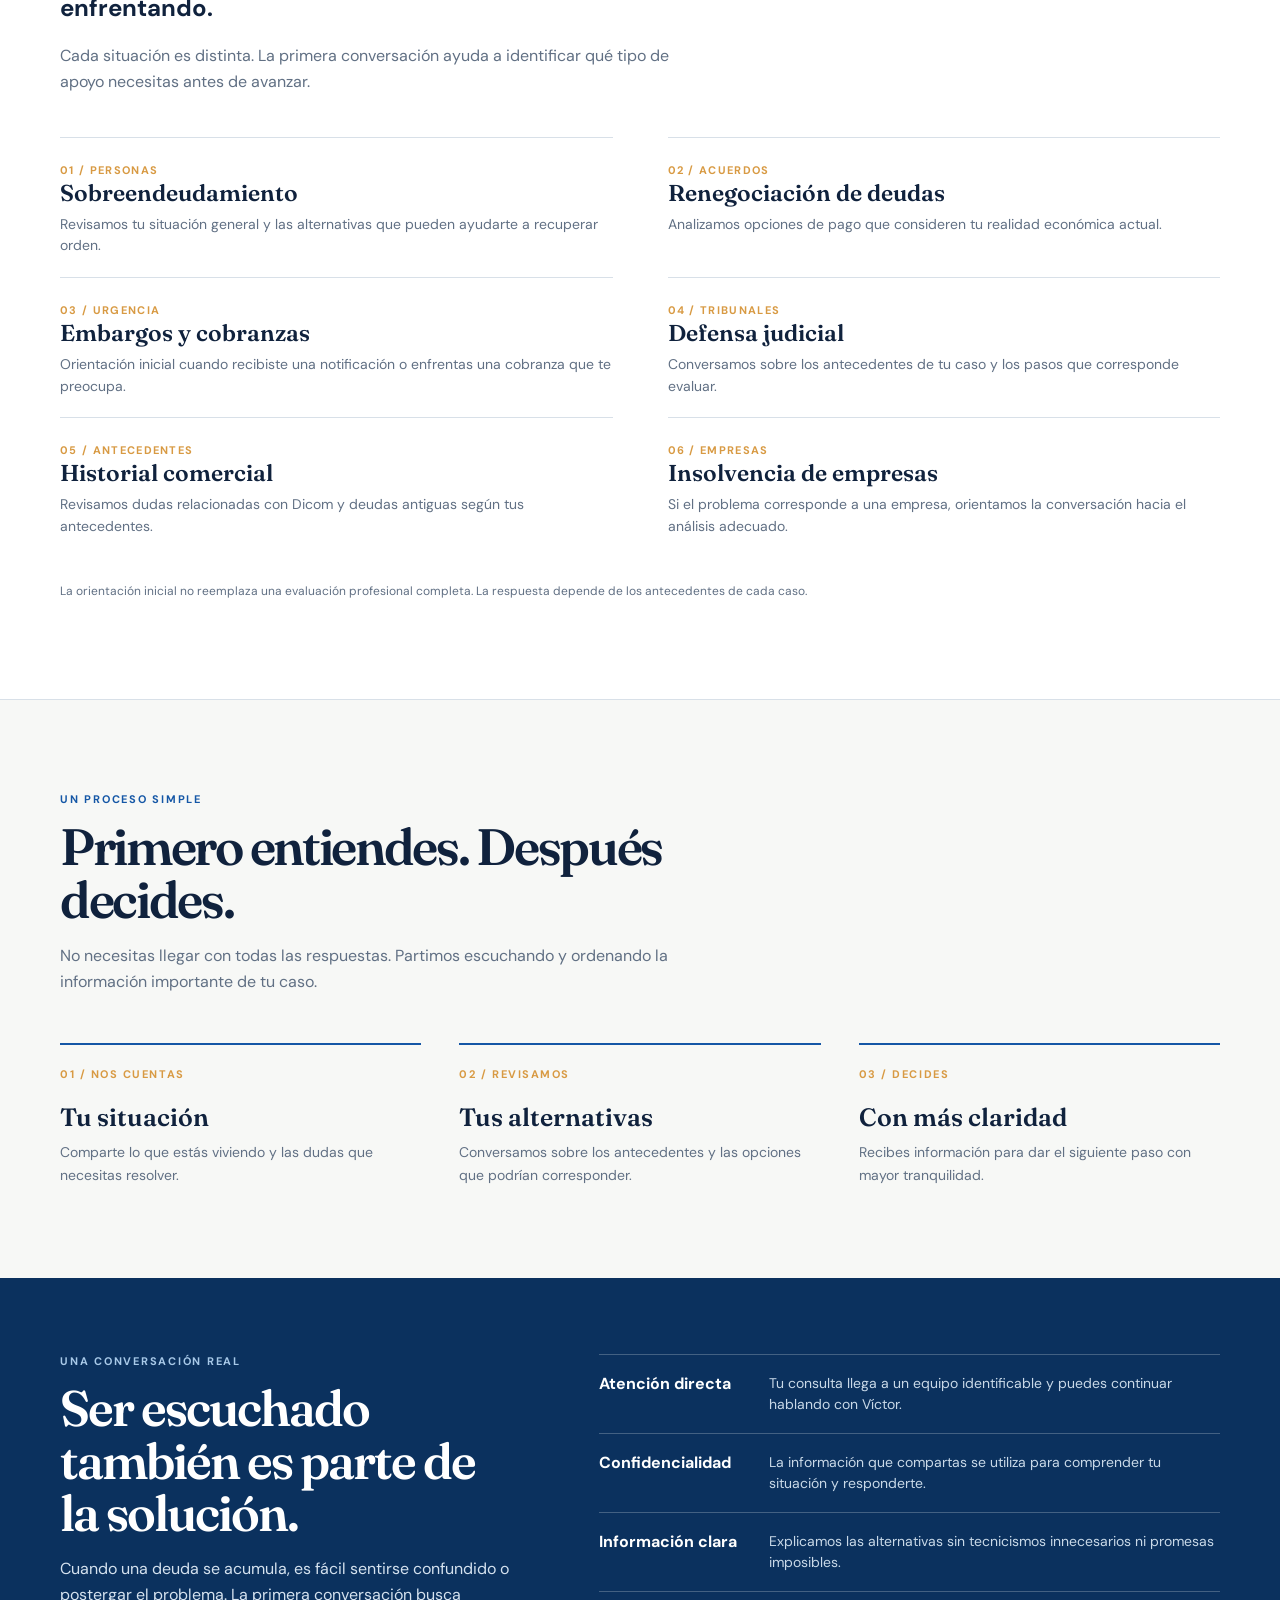
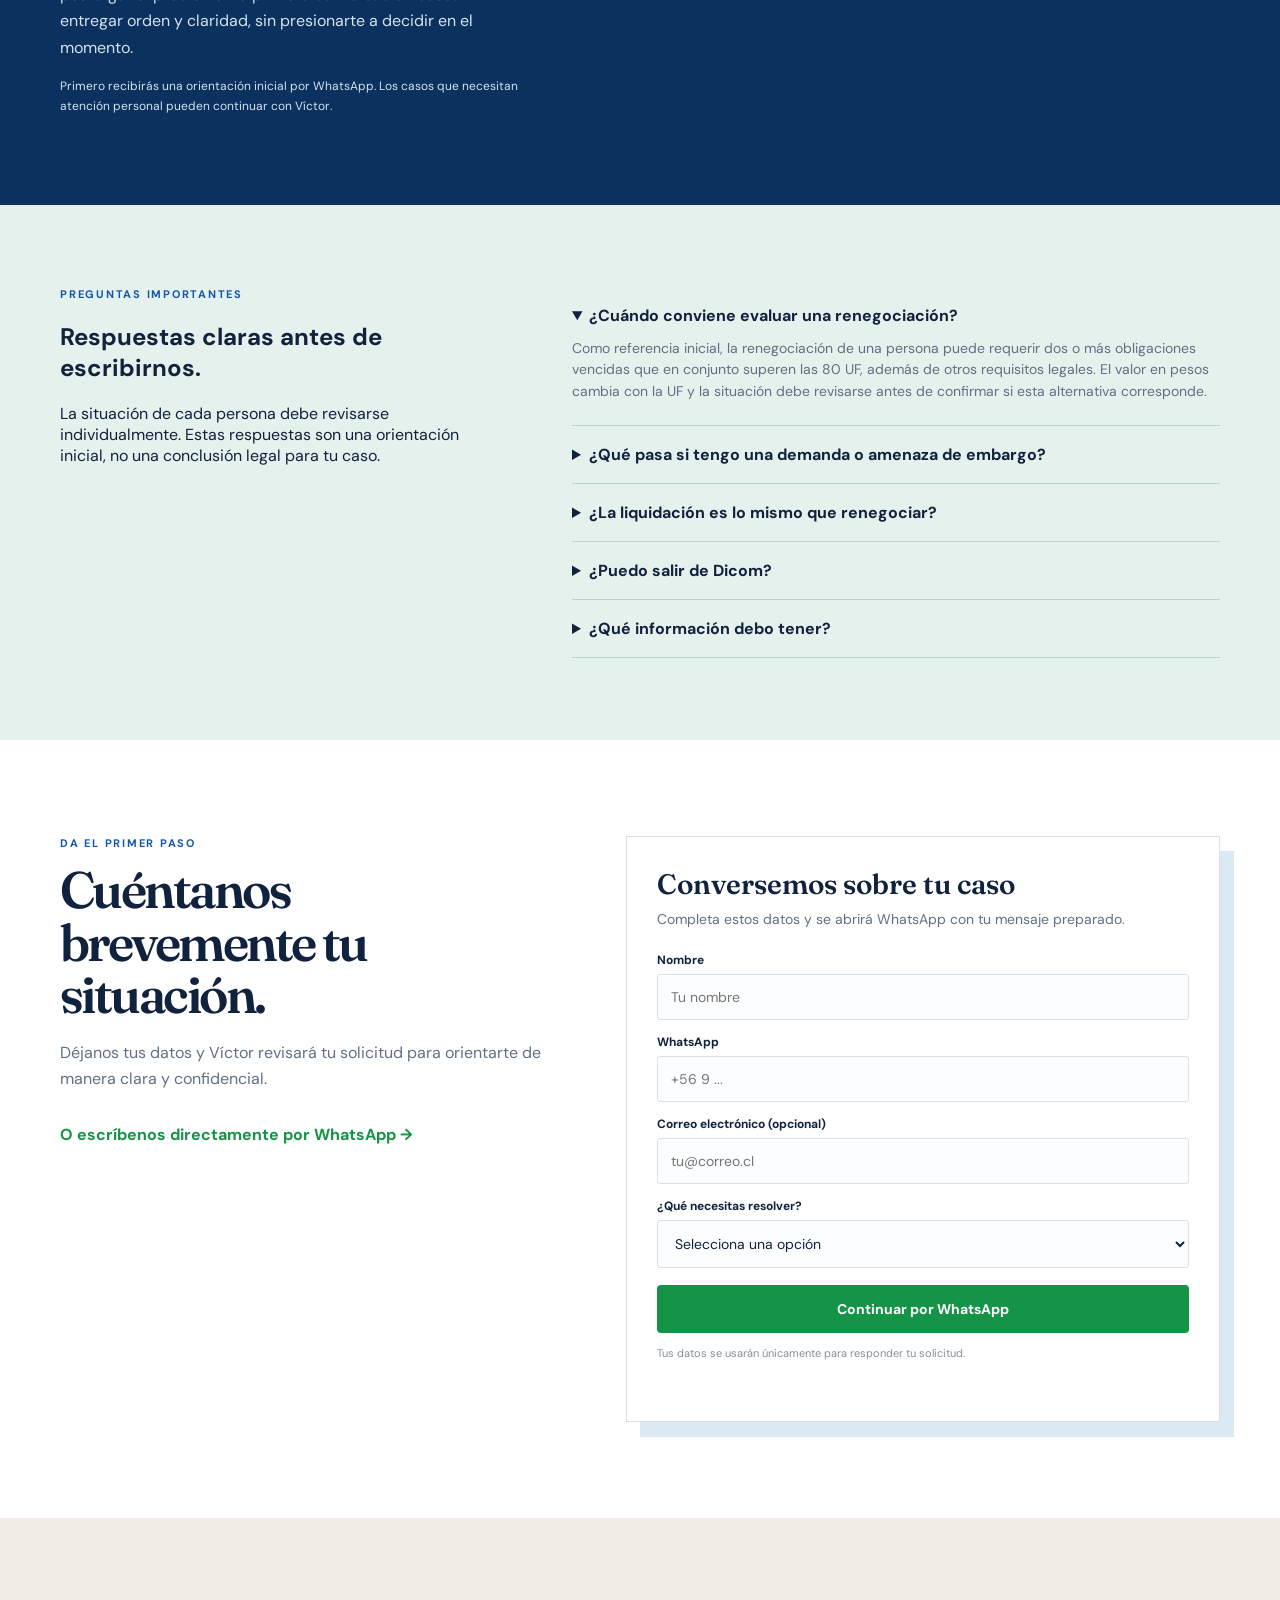
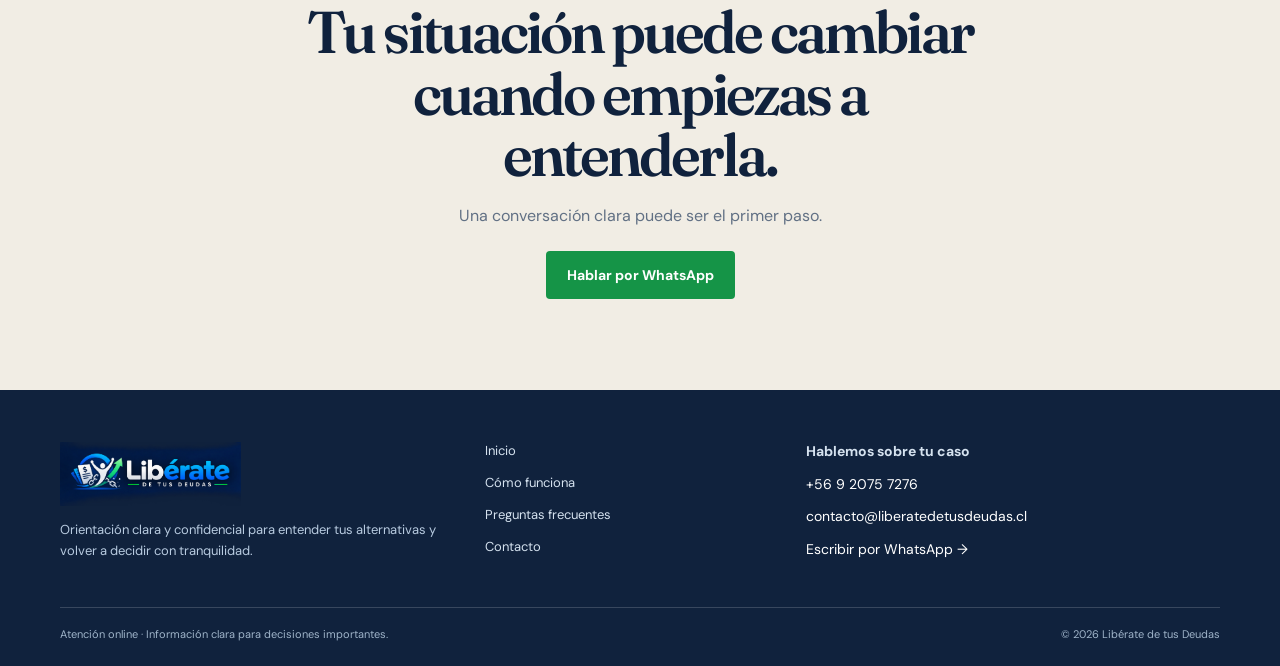
==== commit 7df9bed9: "Mejorar preguntas frecuentes y navegacion" ====
--- a/index.html
+++ b/index.html
@@ -23,6 +23,7 @@
    @media(max-width:800px){html{scroll-padding-top:15px}.contact-strip-inner{width:calc(100% - 30px)}.contact-item{white-space:nowrap}.nav{gap:12px}.nav>div{display:flex;align-items:center;gap:10px}.hero h1{max-width:10em;line-height:1}.hero-copy>p{max-width:34em}.portrait{width:calc(100% - 10px);margin-right:10px}.portrait figcaption{max-width:calc(100% - 16px);left:8px;bottom:18px}.portrait-id strong{font-size:17px}.portrait-id span{font-size:11px}.service strong{font-size:22px}.trust-item span{font-size:13px}.field input,.field select{font-size:16px;min-height:48px}.form-card .button{min-height:50px}.button,.nav-cta{min-height:46px;display:inline-flex;align-items:center;justify-content:center}.closing .button{width:100%;max-width:360px}.floating-wa{bottom:calc(15px + env(safe-area-inset-bottom));padding:12px 16px}.footer-contact a{padding:3px 0}}
    .story{background:#fff;padding:82px 0;border-bottom:1px solid var(--line)}.story-grid{display:grid;grid-template-columns:.8fr 1.2fr;gap:85px;align-items:start}.story h2{font:600 clamp(34px,4vw,51px)/1.05 Fraunces,serif;letter-spacing:-.045em;margin:14px 0}.story-copy{color:var(--muted);line-height:1.7;max-width:620px}.story-cta{margin-top:22px;display:inline-flex;color:var(--green);font-weight:700}.next-step{border-left:2px solid var(--orange);padding:5px 0 5px 25px}.next-step strong{display:block;font:600 23px Fraunces,serif;margin-bottom:8px}.next-step p{color:var(--muted);line-height:1.6;margin:0}.bot-note{color:#c9d9e8;font-size:12px;margin-top:14px}.hero-microcopy{display:block;color:var(--muted);font-size:11px;margin-top:12px}.hero .button{white-space:nowrap}
    @media(max-width:800px){.story{padding:68px 0}.story-grid{grid-template-columns:1fr;gap:30px}.story-copy{font-size:15px}.next-step{padding-left:18px}.hero-microcopy{text-align:center}.hero .button{white-space:normal}}
+   .nav-link{display:none}
    </style>
 </head>
 <body>
@@ -34,7 +35,7 @@
     <section class="services"><div class="wrap"><div class="section-head"><div class="eyebrow">Áreas que podemos revisar</div><h2>Una orientación según el problema que estás enfrentando.</h2><p>Cada situación es distinta. La primera conversación ayuda a identificar qué tipo de apoyo necesitas antes de avanzar.</p></div><div class="service-list"><article class="service"><b>01 / PERSONAS</b><strong>Sobreendeudamiento</strong><p>Revisamos tu situación general y las alternativas que pueden ayudarte a recuperar orden.</p></article><article class="service"><b>02 / ACUERDOS</b><strong>Renegociación de deudas</strong><p>Analizamos opciones de pago que consideren tu realidad económica actual.</p></article><article class="service"><b>03 / URGENCIA</b><strong>Embargos y cobranzas</strong><p>Orientación inicial cuando recibiste una notificación o enfrentas una cobranza que te preocupa.</p></article><article class="service"><b>04 / TRIBUNALES</b><strong>Defensa judicial</strong><p>Conversamos sobre los antecedentes de tu caso y los pasos que corresponde evaluar.</p></article><article class="service"><b>05 / ANTECEDENTES</b><strong>Historial comercial</strong><p>Revisamos dudas relacionadas con Dicom y deudas antiguas según tus antecedentes.</p></article><article class="service"><b>06 / EMPRESAS</b><strong>Insolvencia de empresas</strong><p>Si el problema corresponde a una empresa, orientamos la conversación hacia el análisis adecuado.</p></article></div><p class="services-note">La orientación inicial no reemplaza una evaluación profesional completa. La respuesta depende de los antecedentes de cada caso.</p></div></section>
     <section class="section wrap" id="como-funciona"><div class="section-head"><div class="eyebrow">Un proceso simple</div><h2>Primero entiendes. Después decides.</h2><p>No necesitas llegar con todas las respuestas. Partimos escuchando y ordenando la información importante de tu caso.</p></div><div class="steps"><article class="step"><b>01 / NOS CUENTAS</b><h3>Tu situación</h3><p>Comparte lo que estás viviendo y las dudas que necesitas resolver.</p></article><article class="step"><b>02 / REVISAMOS</b><h3>Tus alternativas</h3><p>Conversamos sobre los antecedentes y las opciones que podrían corresponder.</p></article><article class="step"><b>03 / DECIDES</b><h3>Con más claridad</h3><p>Recibes información para dar el siguiente paso con mayor tranquilidad.</p></article></div></section>
     <section class="trust"><div class="trust-grid wrap"><div><div class="eyebrow">Una conversación real</div><h2>Ser escuchado también es parte de la solución.</h2><p>Cuando una deuda se acumula, es fácil sentirse confundido o postergar el problema. La primera conversación busca entregar orden y claridad, sin presionarte a decidir en el momento.</p><p class="bot-note">Primero recibirás una orientación inicial por WhatsApp. Los casos que necesitan atención personal pueden continuar con Víctor.</p></div><div class="trust-list"><div class="trust-item"><strong>Atención directa</strong><span>Tu consulta llega a un equipo identificable y puedes continuar hablando con Víctor.</span></div><div class="trust-item"><strong>Confidencialidad</strong><span>La información que compartas se utiliza para comprender tu situación y responderte.</span></div><div class="trust-item"><strong>Información clara</strong><span>Explicamos las alternativas sin tecnicismos innecesarios ni promesas imposibles.</span></div></div></div></section>
-    <section class="faq" id="preguntas"><div class="faq-grid wrap"><div><div class="eyebrow">Preguntas frecuentes</div><h2>Lo que necesitas saber antes de avanzar.</h2></div><div><details open><summary>¿La orientación reemplaza una asesoría legal?</summary><p>No. La conversación inicial ayuda a entender tu situación. Según tus antecedentes, un abogado te indicará los pasos adecuados.</p></details><details><summary>¿Qué información debo tener?</summary><p>Comienza con lo que recuerdes: tipo de deuda, acreedores, montos aproximados y si has recibido notificaciones.</p></details><details><summary>¿Puedo conversar aunque todavía tenga dudas?</summary><p>Sí. El objetivo es ayudarte a entender tus opciones antes de tomar una decisión.</p></details></div></div></section>
+    <section class="faq" id="preguntas"><div class="faq-grid wrap"><div><div class="eyebrow">Preguntas importantes</div><h2>Respuestas claras antes de escribirnos.</h2><p>La situación de cada persona debe revisarse individualmente. Estas respuestas son una orientación inicial, no una conclusión legal para tu caso.</p></div><div><details open><summary>¿Cuándo conviene evaluar una renegociación?</summary><p>Como referencia inicial, la renegociación de una persona puede requerir dos o más obligaciones vencidas que en conjunto superen las 80 UF, además de otros requisitos legales. El valor en pesos cambia con la UF y la situación debe revisarse antes de confirmar si esta alternativa corresponde.</p></details><details><summary>¿Qué pasa si tengo una demanda o amenaza de embargo?</summary><p>No ignores una notificación: los plazos pueden ser breves y dependen del documento recibido. Escríbenos indicando qué recibiste y cuándo, para orientar la revisión de tu caso.</p></details><details><summary>¿La liquidación es lo mismo que renegociar?</summary><p>No. Son procedimientos distintos. La liquidación puede permitir extinguir obligaciones mediante un proceso legal, pero sus efectos y conveniencia dependen de tus bienes, deudas y antecedentes.</p></details><details><summary>¿Puedo salir de Dicom?</summary><p>Algunos procedimientos pueden producir efectos sobre tus antecedentes comerciales, pero no existe una respuesta automática para todos los casos. Primero hay que revisar el origen y estado de las deudas.</p></details><details><summary>¿Qué información debo tener?</summary><p>Comienza con lo que recuerdes: acreedores, montos aproximados, fechas de vencimiento y cualquier notificación. No necesitas tener todo ordenado para escribirnos.</p></details></div></div></section>
     <section class="contact" id="contacto"><div class="contact-grid wrap"><div class="contact-copy"><div class="eyebrow">Da el primer paso</div><h2>Cuéntanos brevemente tu situación.</h2><p>Déjanos tus datos y Víctor revisará tu solicitud para orientarte de manera clara y confidencial.</p><a class="wa-inline" href="https://wa.me/56920757276?text=Hola%2C%20necesito%20orientaci%C3%B3n%20sobre%20mis%20deudas" target="_blank" rel="noopener">O escríbenos directamente por WhatsApp →</a></div><form class="form-card" id="contacto-form"><h2>Conversemos sobre tu caso</h2><p>Completa estos datos y se abrirá WhatsApp con tu mensaje preparado.</p><div class="field"><label for="name">Nombre</label><input id="name" name="name" required autocomplete="name" placeholder="Tu nombre"></div><div class="field"><label for="phone">WhatsApp</label><input id="phone" name="phone" required autocomplete="tel" placeholder="+56 9 ..."></div><div class="field"><label for="email">Correo electrónico <span>(opcional)</span></label><input id="email" name="email" type="email" autocomplete="email" placeholder="tu@correo.cl"></div><div class="field"><label for="reason">¿Qué necesitas resolver?</label><select id="reason" name="reason" required><option value="">Selecciona una opción</option><option>Quiero conocer mis alternativas</option><option>Tengo dudas sobre mis deudas</option><option>Necesito orientación sobre mi caso</option><option>Quiero hablar con un abogado</option></select></div><button class="button" type="submit">Continuar por WhatsApp</button><p class="fine">Tus datos se usarán únicamente para responder tu solicitud.</p><div class="status" aria-live="polite"></div></form></div></section>
     <section class="closing"><div class="wrap"><h2>Tu situación puede cambiar cuando empiezas a entenderla.</h2><p>Una conversación clara puede ser el primer paso.</p><a class="button" href="https://wa.me/56920757276?text=Hola%2C%20necesito%20orientaci%C3%B3n%20sobre%20mis%20deudas" target="_blank" rel="noopener">Hablar por WhatsApp</a></div></section>
   </main>
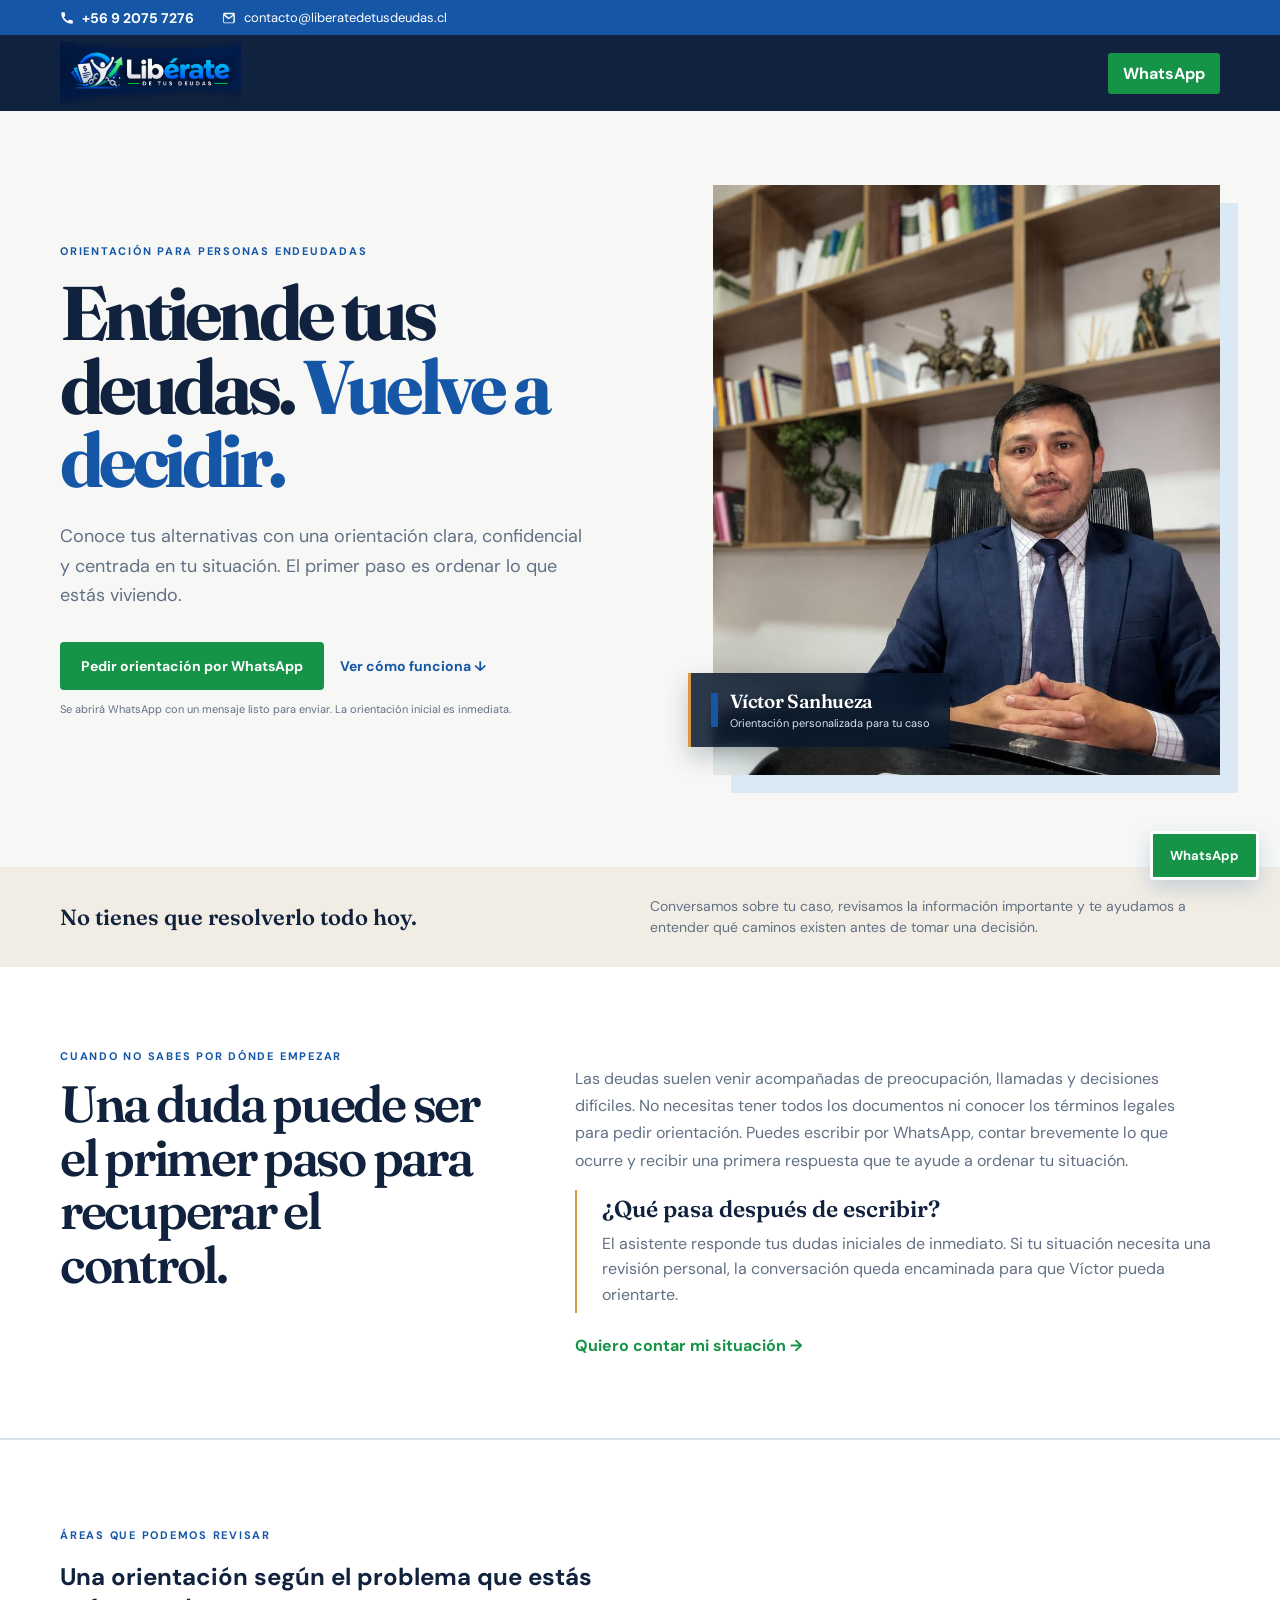
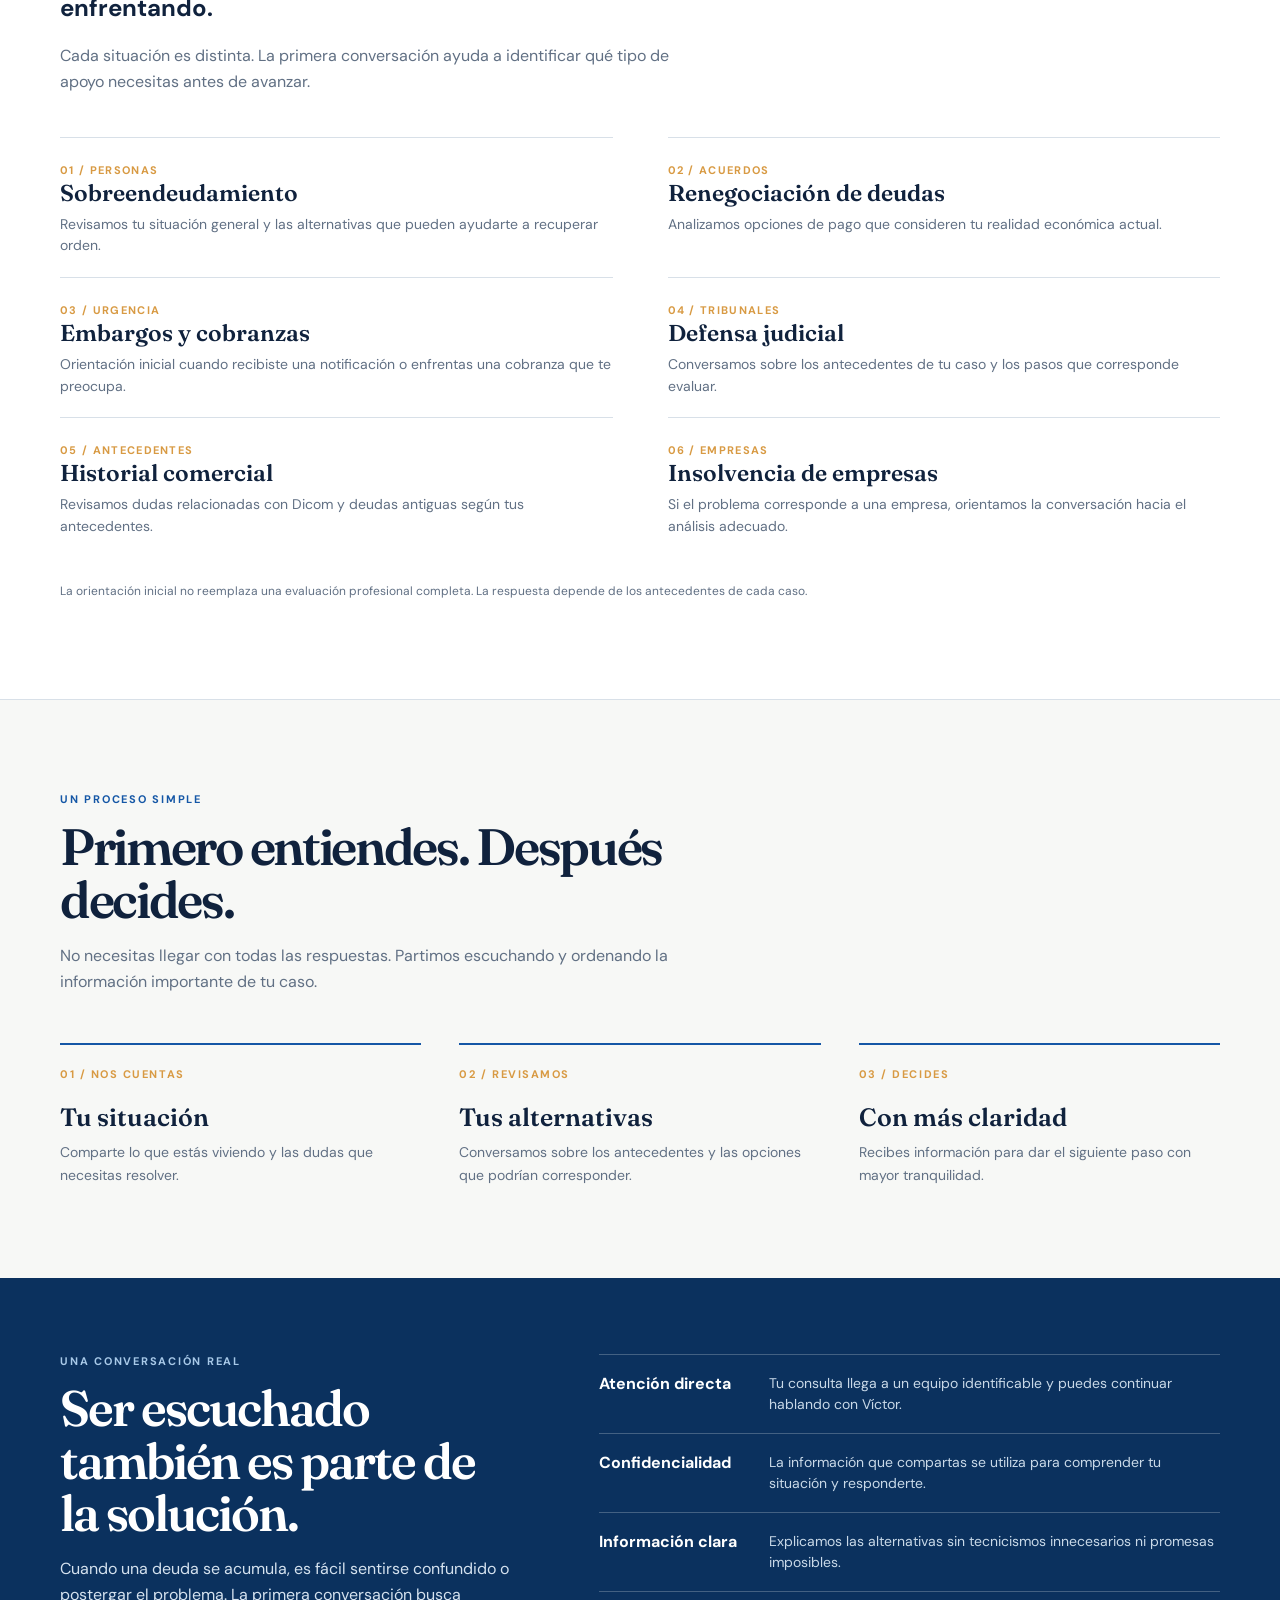
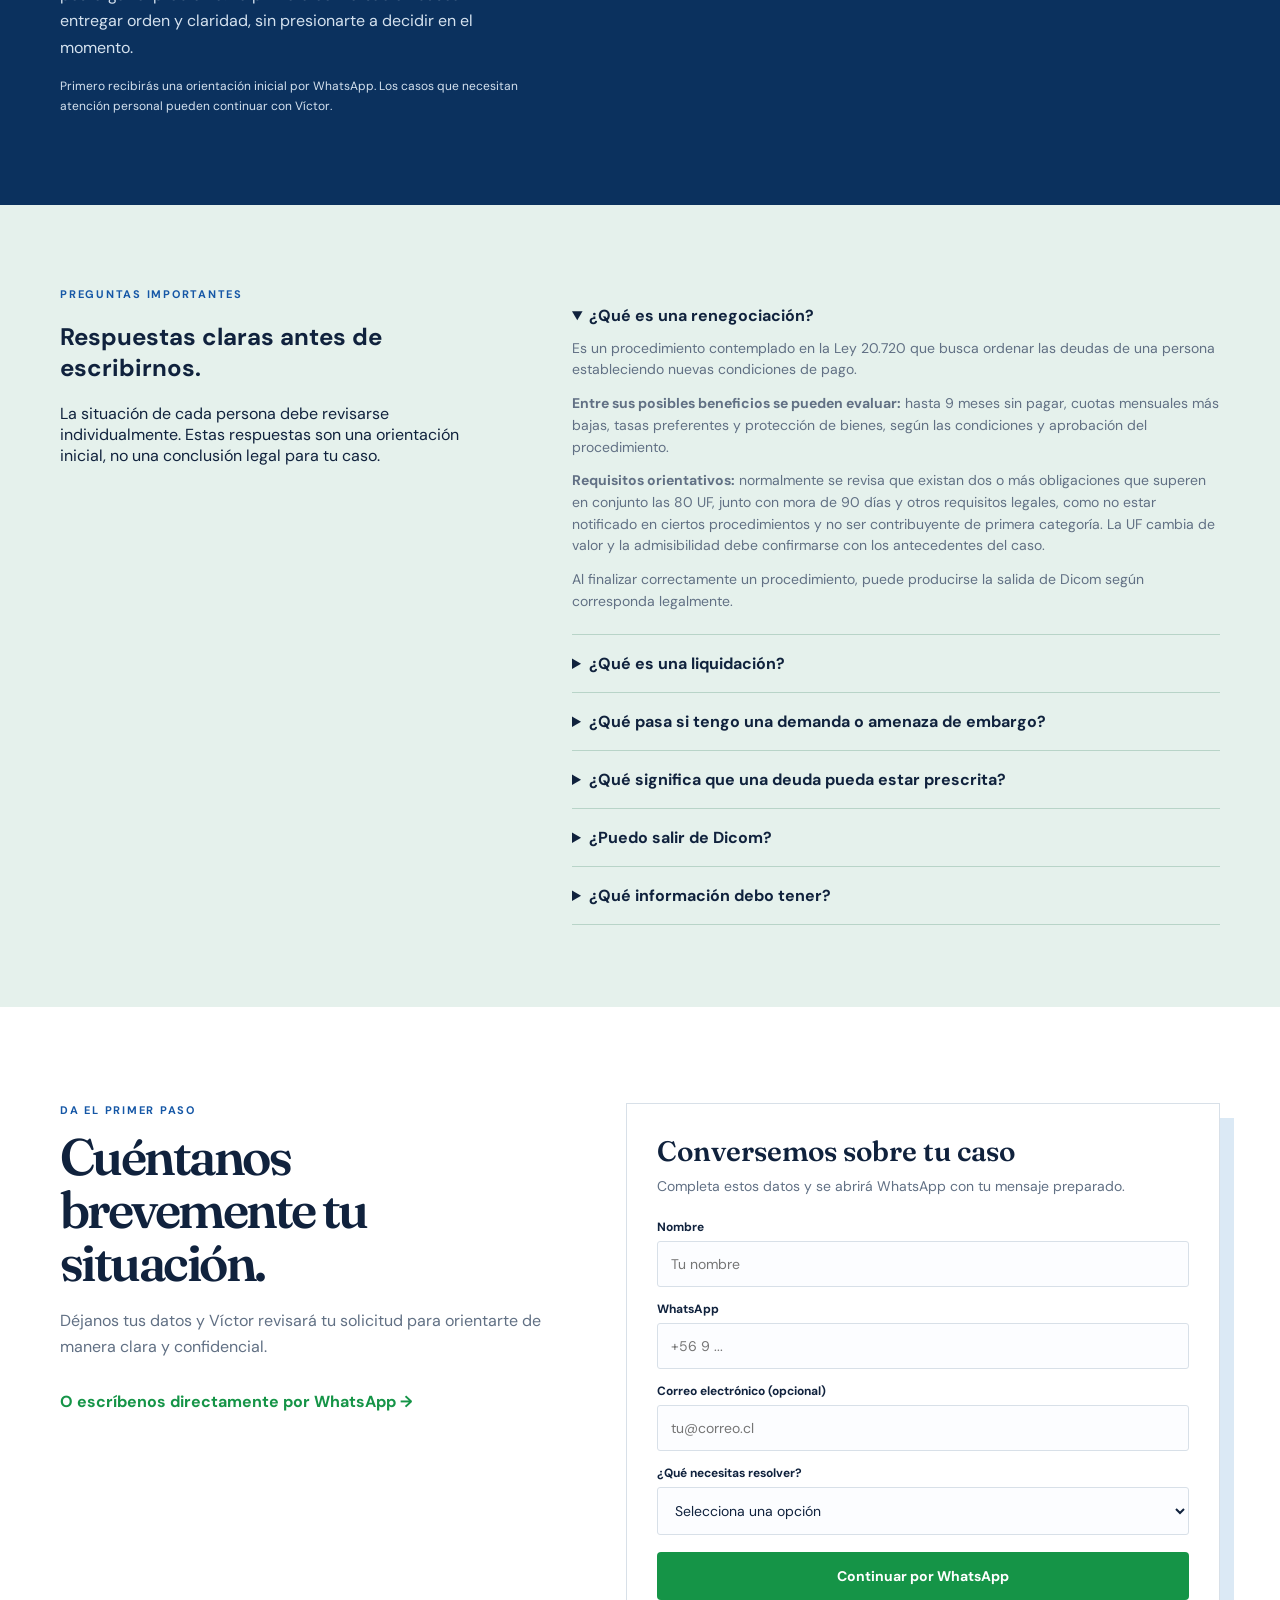
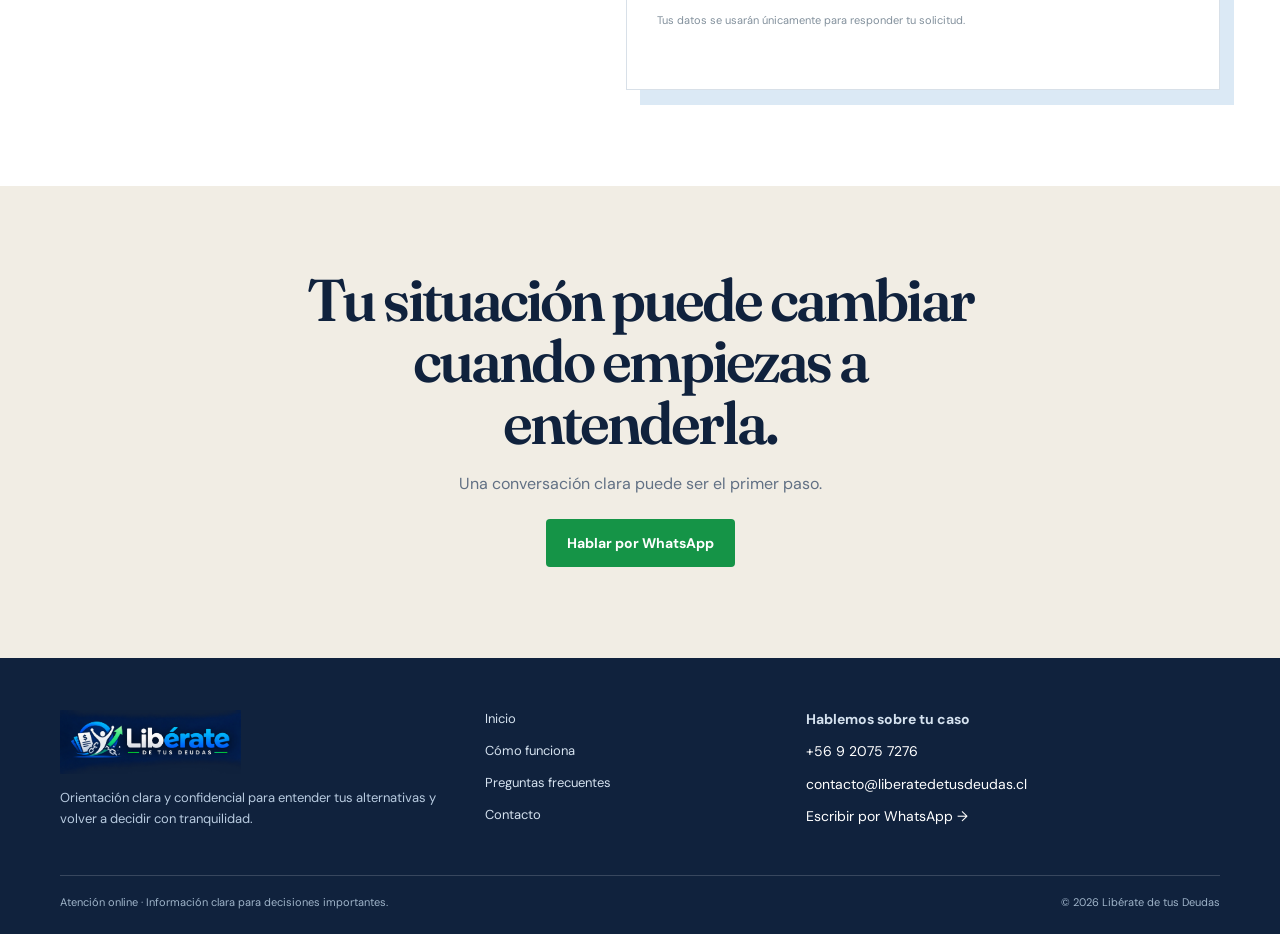
==== commit 82fc023f: "Ampliar FAQ con orientacion sobre deudas" ====
--- a/index.html
+++ b/index.html
@@ -35,7 +35,7 @@
     <section class="services"><div class="wrap"><div class="section-head"><div class="eyebrow">Áreas que podemos revisar</div><h2>Una orientación según el problema que estás enfrentando.</h2><p>Cada situación es distinta. La primera conversación ayuda a identificar qué tipo de apoyo necesitas antes de avanzar.</p></div><div class="service-list"><article class="service"><b>01 / PERSONAS</b><strong>Sobreendeudamiento</strong><p>Revisamos tu situación general y las alternativas que pueden ayudarte a recuperar orden.</p></article><article class="service"><b>02 / ACUERDOS</b><strong>Renegociación de deudas</strong><p>Analizamos opciones de pago que consideren tu realidad económica actual.</p></article><article class="service"><b>03 / URGENCIA</b><strong>Embargos y cobranzas</strong><p>Orientación inicial cuando recibiste una notificación o enfrentas una cobranza que te preocupa.</p></article><article class="service"><b>04 / TRIBUNALES</b><strong>Defensa judicial</strong><p>Conversamos sobre los antecedentes de tu caso y los pasos que corresponde evaluar.</p></article><article class="service"><b>05 / ANTECEDENTES</b><strong>Historial comercial</strong><p>Revisamos dudas relacionadas con Dicom y deudas antiguas según tus antecedentes.</p></article><article class="service"><b>06 / EMPRESAS</b><strong>Insolvencia de empresas</strong><p>Si el problema corresponde a una empresa, orientamos la conversación hacia el análisis adecuado.</p></article></div><p class="services-note">La orientación inicial no reemplaza una evaluación profesional completa. La respuesta depende de los antecedentes de cada caso.</p></div></section>
     <section class="section wrap" id="como-funciona"><div class="section-head"><div class="eyebrow">Un proceso simple</div><h2>Primero entiendes. Después decides.</h2><p>No necesitas llegar con todas las respuestas. Partimos escuchando y ordenando la información importante de tu caso.</p></div><div class="steps"><article class="step"><b>01 / NOS CUENTAS</b><h3>Tu situación</h3><p>Comparte lo que estás viviendo y las dudas que necesitas resolver.</p></article><article class="step"><b>02 / REVISAMOS</b><h3>Tus alternativas</h3><p>Conversamos sobre los antecedentes y las opciones que podrían corresponder.</p></article><article class="step"><b>03 / DECIDES</b><h3>Con más claridad</h3><p>Recibes información para dar el siguiente paso con mayor tranquilidad.</p></article></div></section>
     <section class="trust"><div class="trust-grid wrap"><div><div class="eyebrow">Una conversación real</div><h2>Ser escuchado también es parte de la solución.</h2><p>Cuando una deuda se acumula, es fácil sentirse confundido o postergar el problema. La primera conversación busca entregar orden y claridad, sin presionarte a decidir en el momento.</p><p class="bot-note">Primero recibirás una orientación inicial por WhatsApp. Los casos que necesitan atención personal pueden continuar con Víctor.</p></div><div class="trust-list"><div class="trust-item"><strong>Atención directa</strong><span>Tu consulta llega a un equipo identificable y puedes continuar hablando con Víctor.</span></div><div class="trust-item"><strong>Confidencialidad</strong><span>La información que compartas se utiliza para comprender tu situación y responderte.</span></div><div class="trust-item"><strong>Información clara</strong><span>Explicamos las alternativas sin tecnicismos innecesarios ni promesas imposibles.</span></div></div></div></section>
-    <section class="faq" id="preguntas"><div class="faq-grid wrap"><div><div class="eyebrow">Preguntas importantes</div><h2>Respuestas claras antes de escribirnos.</h2><p>La situación de cada persona debe revisarse individualmente. Estas respuestas son una orientación inicial, no una conclusión legal para tu caso.</p></div><div><details open><summary>¿Cuándo conviene evaluar una renegociación?</summary><p>Como referencia inicial, la renegociación de una persona puede requerir dos o más obligaciones vencidas que en conjunto superen las 80 UF, además de otros requisitos legales. El valor en pesos cambia con la UF y la situación debe revisarse antes de confirmar si esta alternativa corresponde.</p></details><details><summary>¿Qué pasa si tengo una demanda o amenaza de embargo?</summary><p>No ignores una notificación: los plazos pueden ser breves y dependen del documento recibido. Escríbenos indicando qué recibiste y cuándo, para orientar la revisión de tu caso.</p></details><details><summary>¿La liquidación es lo mismo que renegociar?</summary><p>No. Son procedimientos distintos. La liquidación puede permitir extinguir obligaciones mediante un proceso legal, pero sus efectos y conveniencia dependen de tus bienes, deudas y antecedentes.</p></details><details><summary>¿Puedo salir de Dicom?</summary><p>Algunos procedimientos pueden producir efectos sobre tus antecedentes comerciales, pero no existe una respuesta automática para todos los casos. Primero hay que revisar el origen y estado de las deudas.</p></details><details><summary>¿Qué información debo tener?</summary><p>Comienza con lo que recuerdes: acreedores, montos aproximados, fechas de vencimiento y cualquier notificación. No necesitas tener todo ordenado para escribirnos.</p></details></div></div></section>
+    <section class="faq" id="preguntas"><div class="faq-grid wrap"><div><div class="eyebrow">Preguntas importantes</div><h2>Respuestas claras antes de escribirnos.</h2><p>La situación de cada persona debe revisarse individualmente. Estas respuestas son una orientación inicial, no una conclusión legal para tu caso.</p></div><div><details open><summary>¿Qué es una renegociación?</summary><p>Es un procedimiento contemplado en la Ley 20.720 que busca ordenar las deudas de una persona estableciendo nuevas condiciones de pago.</p><p><b>Entre sus posibles beneficios se pueden evaluar:</b> hasta 9 meses sin pagar, cuotas mensuales más bajas, tasas preferentes y protección de bienes, según las condiciones y aprobación del procedimiento.</p><p><b>Requisitos orientativos:</b> normalmente se revisa que existan dos o más obligaciones que superen en conjunto las 80 UF, junto con mora de 90 días y otros requisitos legales, como no estar notificado en ciertos procedimientos y no ser contribuyente de primera categoría. La UF cambia de valor y la admisibilidad debe confirmarse con los antecedentes del caso.</p><p>Al finalizar correctamente un procedimiento, puede producirse la salida de Dicom según corresponda legalmente.</p></details><details><summary>¿Qué es una liquidación?</summary><p>Es un proceso legal para una persona o empresa deudora que puede extinguir obligaciones mediante la realización o venta de bienes, según las reglas del procedimiento. No es lo mismo que renegociar y no siempre es conveniente para quien tiene bienes de alto valor.</p><p><b>Posibles efectos:</b> extinción de obligaciones incluidas, cese de ciertos cobros y posibilidad de recuperar acceso al sistema financiero, siempre sujeto al procedimiento y sus requisitos.</p><p>La conveniencia depende de tus deudas, bienes y antecedentes. Por eso no debe iniciarse solo con información general.</p></details><details><summary>¿Qué pasa si tengo una demanda o amenaza de embargo?</summary><p>No ignores una notificación. Dependiendo del caso, puede ser necesario revisar prescripción de deudas antiguas, abandono del procedimiento, nulidad, excepciones o tercerías para proteger bienes. Los plazos pueden ser breves, así que escribe indicando qué documento recibiste y cuándo.</p></details><details><summary>¿Qué significa que una deuda pueda estar prescrita?</summary><p>Algunas deudas antiguas podrían estar prescritas, pero la prescripción debe analizarse y normalmente ser declarada judicialmente. No significa que toda deuda antigua deje automáticamente de existir ni que debas dejar de pagar sin orientación.</p></details><details><summary>¿Puedo salir de Dicom?</summary><p>Algunos procedimientos pueden producir efectos sobre tus antecedentes comerciales, pero no existe una respuesta automática para todos los casos. Primero hay que revisar el origen, estado y tratamiento legal de tus deudas.</p></details><details><summary>¿Qué información debo tener?</summary><p>Comienza con lo que recuerdes: acreedores, montos aproximados, fechas de vencimiento, bienes y cualquier notificación. No necesitas tener todo ordenado para escribirnos.</p></details></div></div></section>
     <section class="contact" id="contacto"><div class="contact-grid wrap"><div class="contact-copy"><div class="eyebrow">Da el primer paso</div><h2>Cuéntanos brevemente tu situación.</h2><p>Déjanos tus datos y Víctor revisará tu solicitud para orientarte de manera clara y confidencial.</p><a class="wa-inline" href="https://wa.me/56920757276?text=Hola%2C%20necesito%20orientaci%C3%B3n%20sobre%20mis%20deudas" target="_blank" rel="noopener">O escríbenos directamente por WhatsApp →</a></div><form class="form-card" id="contacto-form"><h2>Conversemos sobre tu caso</h2><p>Completa estos datos y se abrirá WhatsApp con tu mensaje preparado.</p><div class="field"><label for="name">Nombre</label><input id="name" name="name" required autocomplete="name" placeholder="Tu nombre"></div><div class="field"><label for="phone">WhatsApp</label><input id="phone" name="phone" required autocomplete="tel" placeholder="+56 9 ..."></div><div class="field"><label for="email">Correo electrónico <span>(opcional)</span></label><input id="email" name="email" type="email" autocomplete="email" placeholder="tu@correo.cl"></div><div class="field"><label for="reason">¿Qué necesitas resolver?</label><select id="reason" name="reason" required><option value="">Selecciona una opción</option><option>Quiero conocer mis alternativas</option><option>Tengo dudas sobre mis deudas</option><option>Necesito orientación sobre mi caso</option><option>Quiero hablar con un abogado</option></select></div><button class="button" type="submit">Continuar por WhatsApp</button><p class="fine">Tus datos se usarán únicamente para responder tu solicitud.</p><div class="status" aria-live="polite"></div></form></div></section>
     <section class="closing"><div class="wrap"><h2>Tu situación puede cambiar cuando empiezas a entenderla.</h2><p>Una conversación clara puede ser el primer paso.</p><a class="button" href="https://wa.me/56920757276?text=Hola%2C%20necesito%20orientaci%C3%B3n%20sobre%20mis%20deudas" target="_blank" rel="noopener">Hablar por WhatsApp</a></div></section>
   </main>
